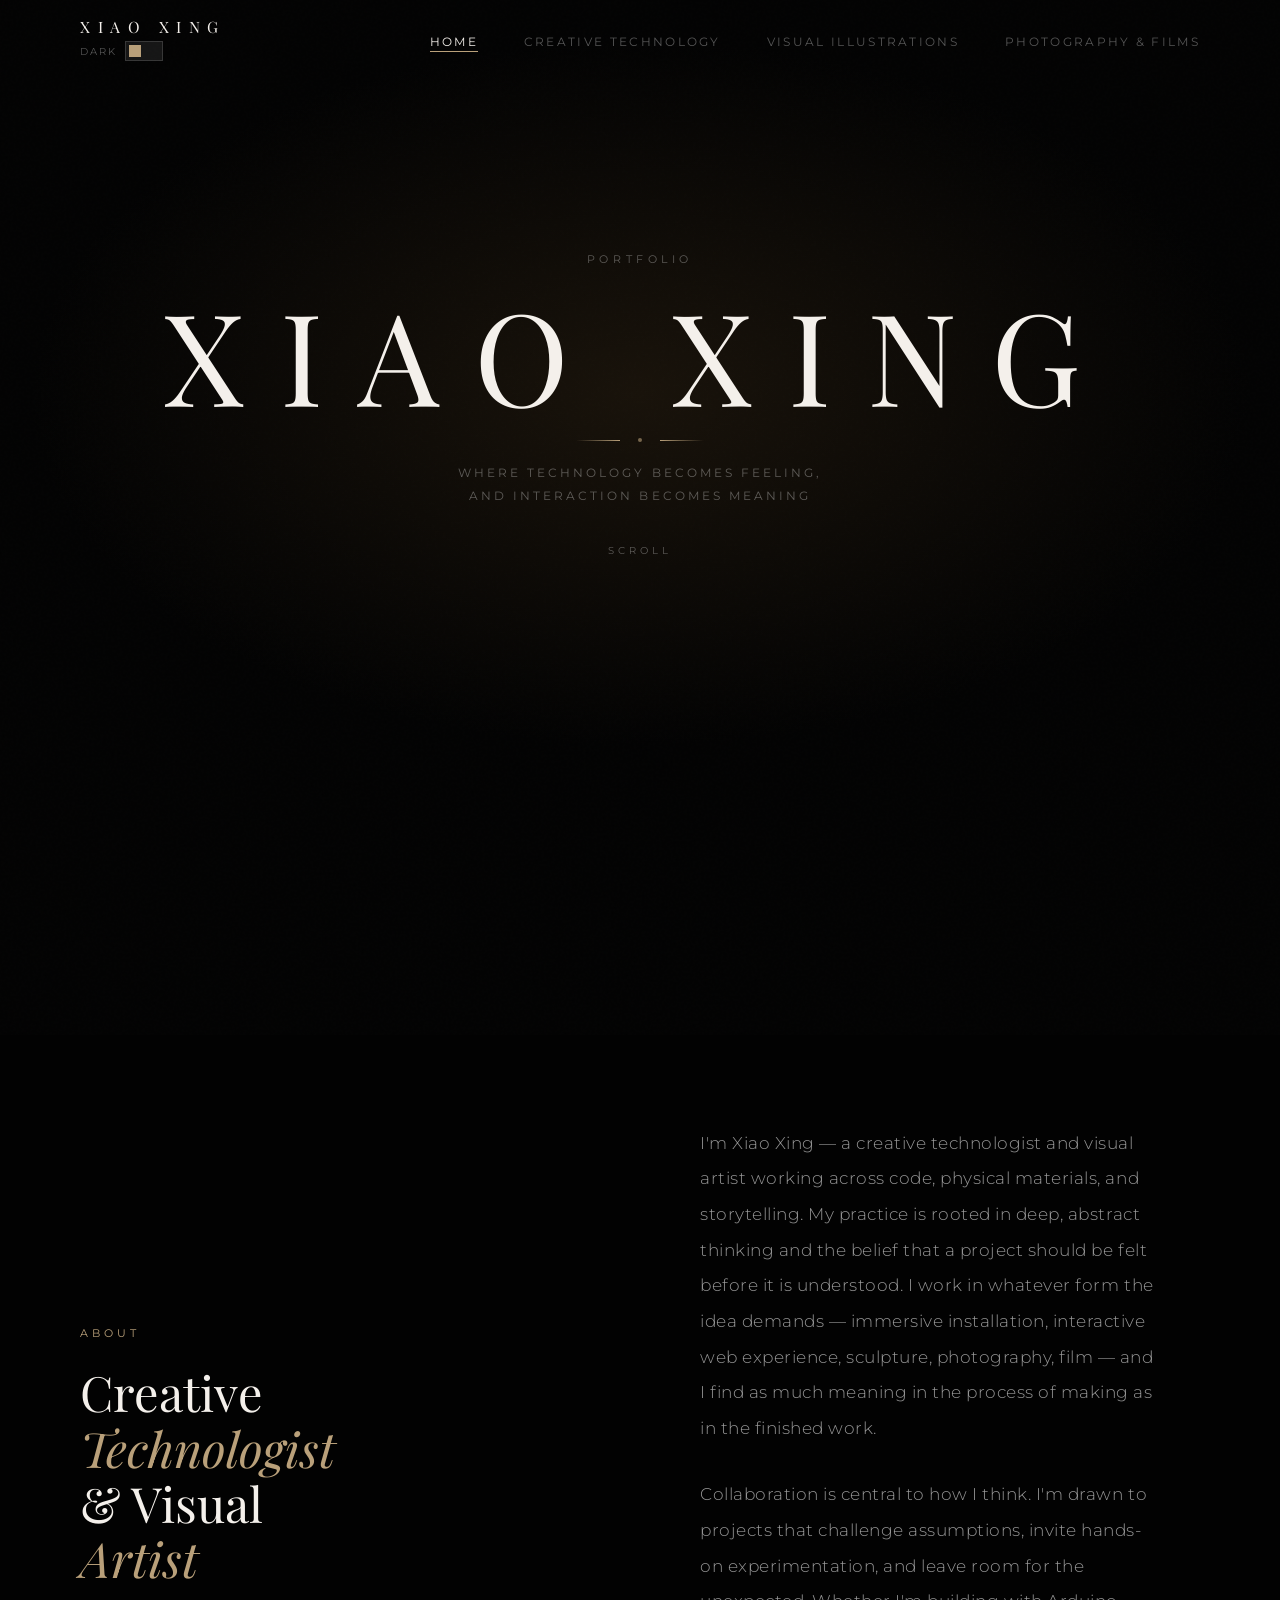
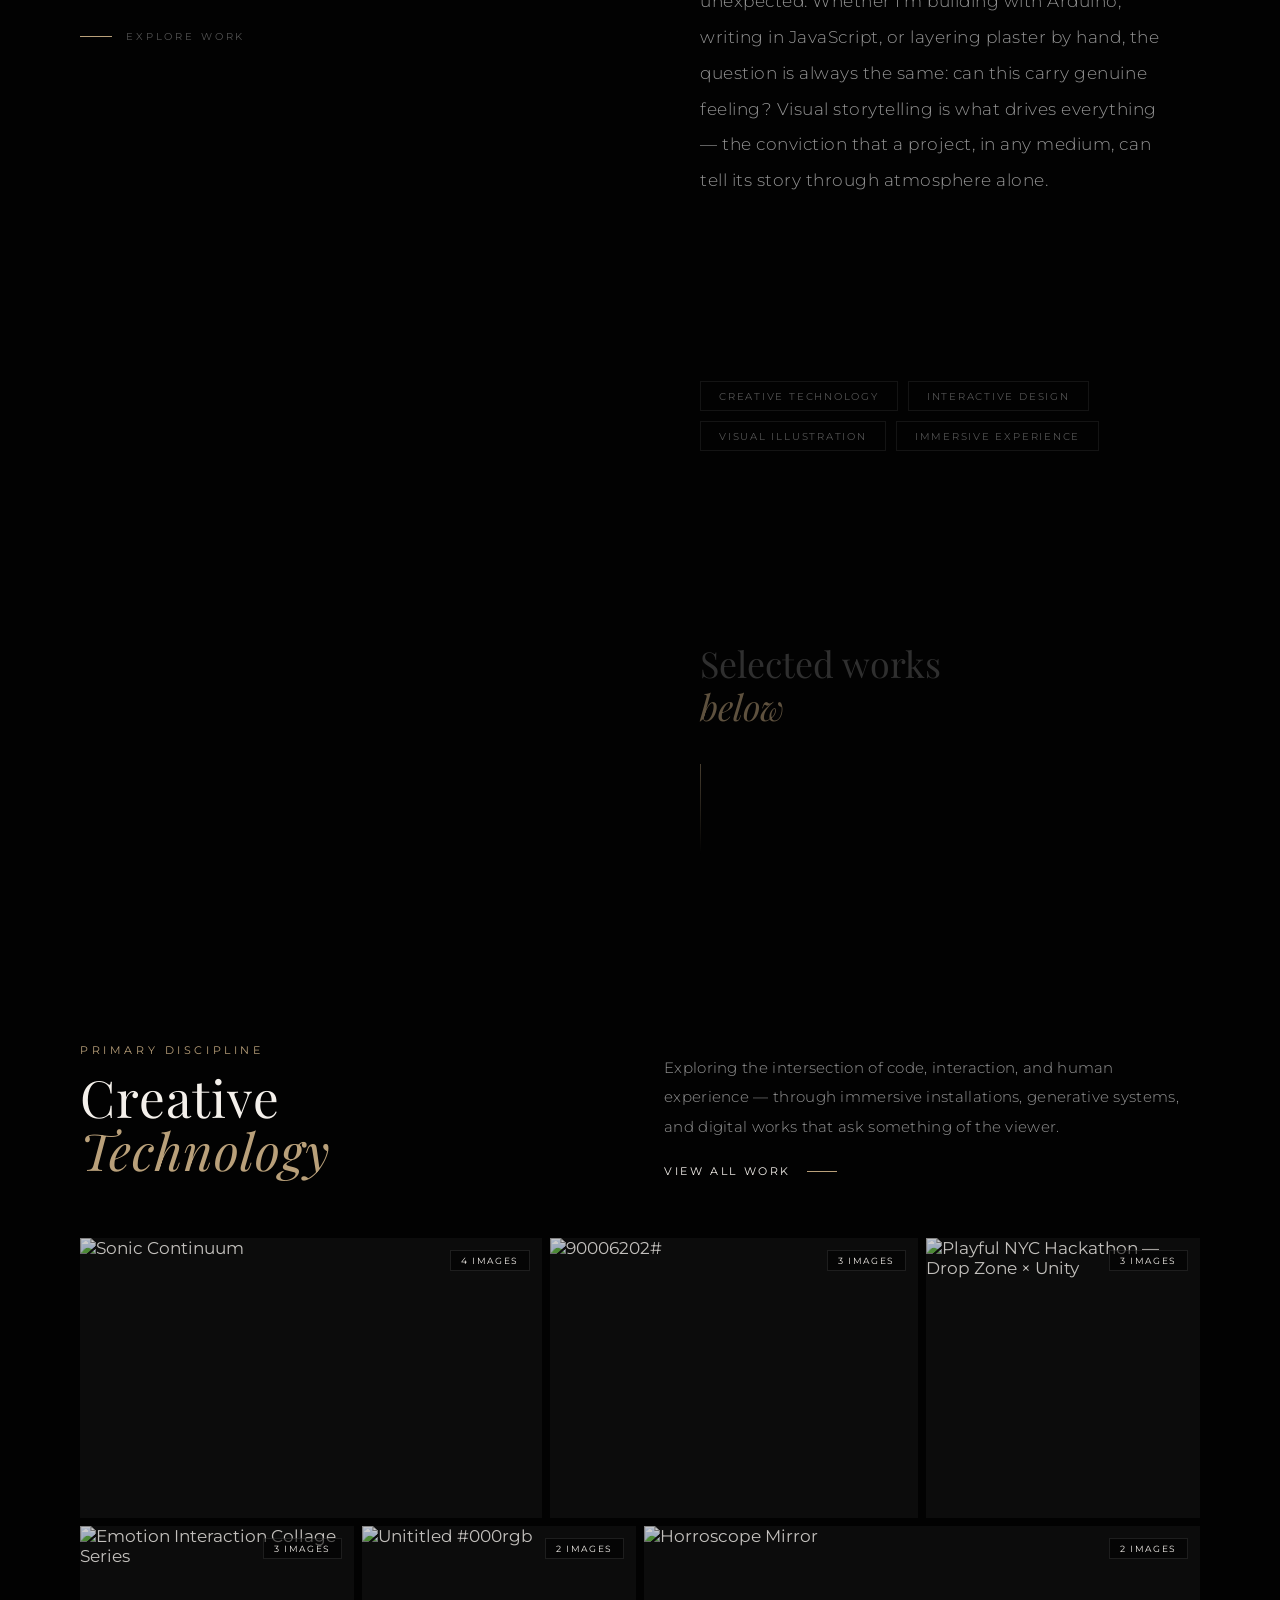
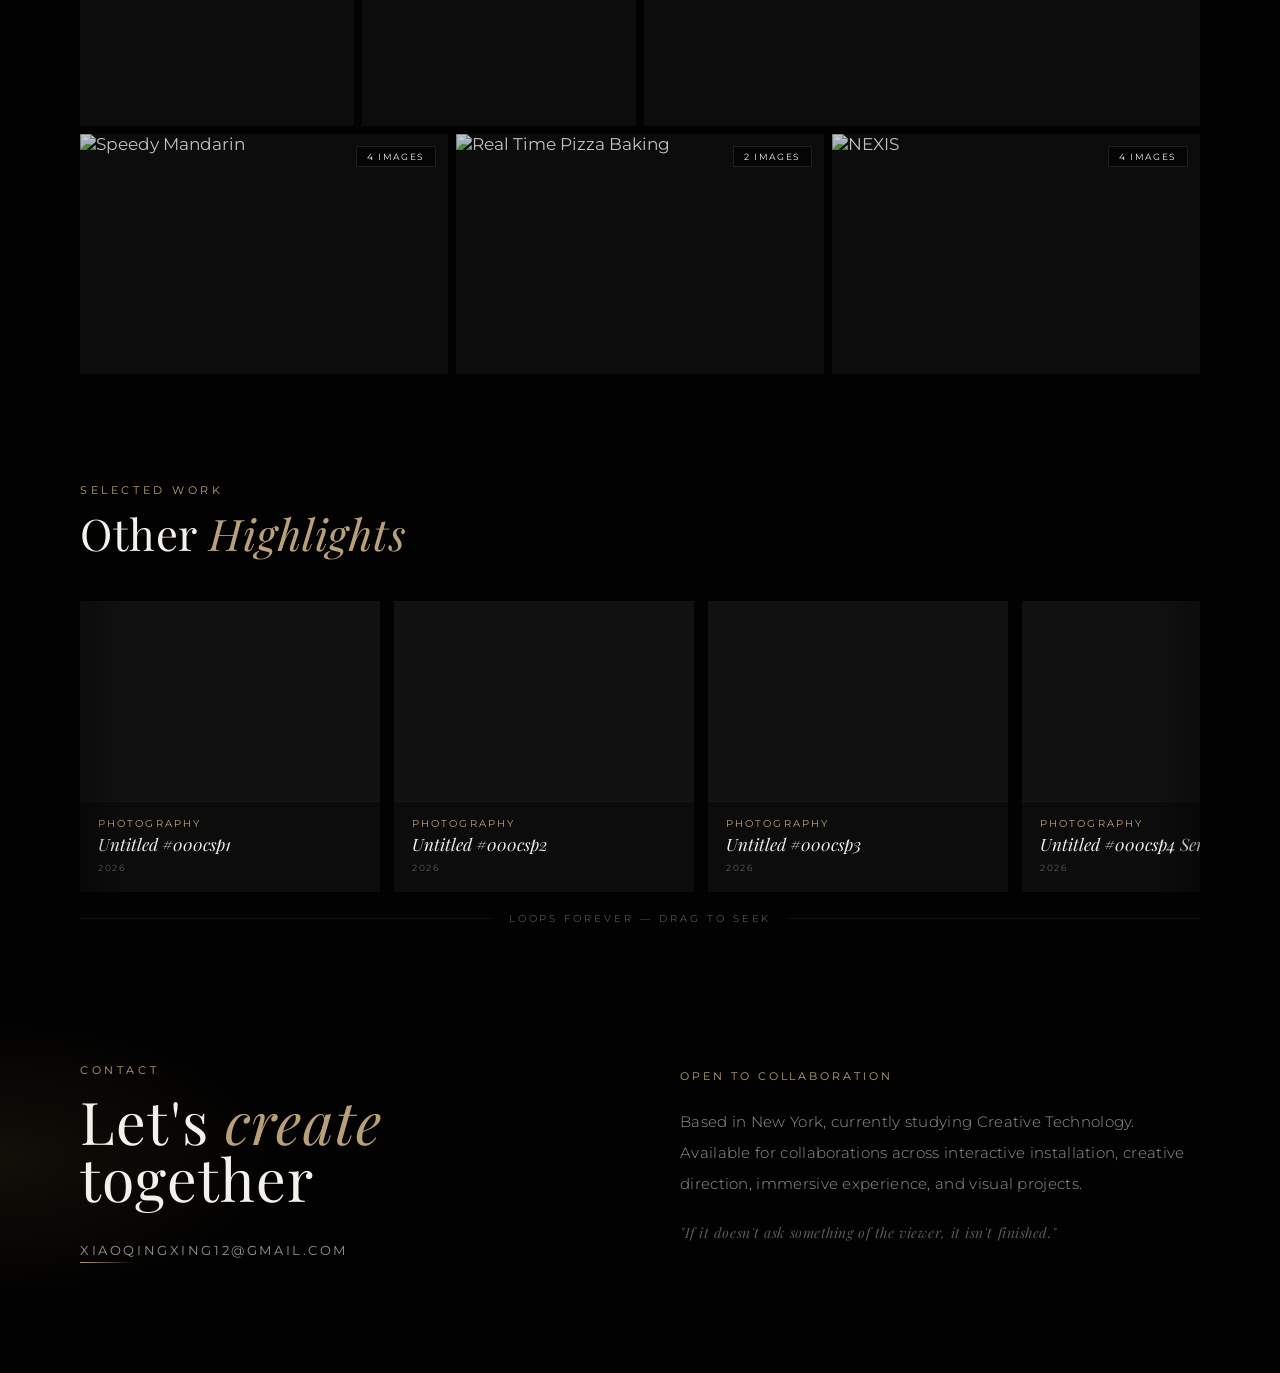
==== index.html @ 7389783f "update" ====
<!DOCTYPE html>
<html lang="en">

<head>
  <meta charset="UTF-8">
  <meta name="viewport" content="width=device-width, initial-scale=1.0">
  <title>XIAO XING</title>
  <link rel="icon" type="image/svg+xml" href="favicon.svg">
  <link
    href="https://fonts.googleapis.com/css2?family=Playfair+Display:ital,wght@0,400;0,700;1,400&family=Montserrat:wght@200;300;400&display=swap"
    rel="stylesheet">
  <link rel="stylesheet" href="style.css">
</head>

<body>
  <script>if (localStorage.getItem("theme") === "light") { document.body.classList.add("light"); }</script>

  <nav id="mainNav">
    <div class="nav-inner">
      <div class="nav-left">
        <a class="logo" href="index.html">XIAO XING</a>
        <div class="theme-toggle">
          <span class="theme-toggle-label" id="themeLabel">Dark</span>
          <label class="theme-switch">
            <input type="checkbox" id="themeToggle">
            <span class="theme-slider"></span>
          </label>
        </div>
      </div>
      <ul>
        <li><a href="index.html" class="active">Home</a></li>
        <li><a href="creative-technology.html">Creative Technology</a></li>
        <li><a href="visual-illustrations.html">Visual Illustrations</a></li>
        <li><a href="photography-films.html">Photography &amp; Films</a></li>
      </ul>
    </div>
  </nav>

  <section id="intro">
    <div class="intro-bg"></div>
    <div class="intro-inner">
      <p class="intro-eyebrow">Portfolio</p>
      <h1>XIAO XING</h1>
      <div class="intro-divider"><span></span><i></i><span></span></div>
      <p class="intro-sub">Where technology becomes feeling,<br>and interaction becomes meaning</p>
      <span class="intro-scroll-hint">scroll</span>
    </div>
  </section>

  <section id="about-split">
    <div class="about-sticky-left">
      <span class="about-eyebrow">About</span>
      <h2 class="about-sticky-title">Creative<br><em>Technologist</em><br>&amp; Visual<br><em>Artist</em></h2>
      <a href="creative-technology.html" class="about-sticky-cue">
        <span class="scroll-line"></span>
        <span class="scroll-label">explore work</span>
      </a>
    </div>
    <div class="about-scroll-right">
      <div class="about-panel about-panel--bio">
        <p class="about-bio">
          I'm Xiao Xing — a creative technologist and visual artist working across code, physical materials, and storytelling. My practice is rooted in deep, abstract thinking and the belief that a project should be felt before it is understood. I work in whatever form the idea demands — immersive installation, interactive web experience, sculpture, photography, film — and I find as much meaning in the process of making as in the finished work.
        </p>
        <p class="about-bio">
         Collaboration is central to how I think. I'm drawn to projects that challenge assumptions, invite hands-on experimentation, and leave room for the unexpected. Whether I'm building with Arduino, writing in JavaScript, or layering plaster by hand, the question is always the same: can this carry genuine feeling? Visual storytelling is what drives everything — the conviction that a project, in any medium, can tell its story through atmosphere alone.
        </p>
      </div>
      <div class="about-panel about-panel--tags">
        <div class="about-tags">
          <span class="about-tag">Creative Technology</span>
          <span class="about-tag">Interactive Design</span>
          <span class="about-tag">Visual Illustration</span>
          <span class="about-tag">Immersive Experience</span>
        </div>
      </div>
      <div class="about-panel about-panel--closing">
        <p class="about-closing-text">Selected works<br><em>below</em></p>
        <div class="about-drop-line"></div>
      </div>
    </div>
  </section>

  <section id="creative-tech-feature">
    <div class="ct-header reveal">
      <div class="ct-header-left">
        <span class="section-label">Primary Discipline</span>
        <h2>Creative<br><em>Technology</em></h2>
      </div>
      <div class="ct-header-right">
        <p class="ct-desc">Exploring the intersection of code, interaction, and human experience — through immersive
          installations, generative systems, and digital works that ask something of the viewer.</p>
        <a href="creative-technology.html" class="ct-link">View all work <span class="link-line"></span></a>
      </div>
    </div>
    <div class="ct-collage" id="ctCollage"></div>
  </section>

  <section id="other-featured">
    <div class="hscroll-header reveal">
      <span class="section-label">Selected Work</span>
      <h2>Other <em>Highlights</em></h2>
    </div>
    <div class="loop-strip-outer">
      <div class="loop-fade-left"></div>
      <div class="loop-fade-right"></div>
      <div class="loop-track-wrap">
        <div class="loop-track" id="loopTrack"></div>
      </div>
    </div>
    <div class="hscroll-hint reveal">
      <span class="hscroll-line"></span>
      <span>loops forever — drag to seek</span>
      <span class="hscroll-line"></span>
    </div>
  </section>

  <section id="contact">
    <div class="contact-grid">
      <div class="contact-left reveal">
        <span class="section-label">Contact</span>
        <h2>Let's <em>create</em><br>together</h2>
        <a href="mailto:xiaoqingxing12@gmail.com" class="contact-email">xiaoqingxing12@gmail.com</a>
      </div>
      <div class="contact-right reveal">
        <span class="contact-bio-label">Open to collaboration</span>
        <p class="contact-bio">
          Based in New York, currently studying Creative Technology.
          Available for collaborations across interactive installation,
          creative direction, immersive experience, and visual projects.
        </p>
        <p class="contact-collab">"If it doesn't ask something of the viewer, it isn't finished."</p>
      </div>
    </div>
  </section>

  <script type="module" src="script.js"></script>
  <script>
    const nav = document.getElementById("mainNav");
    window.addEventListener("scroll", () => {
      nav.classList.toggle("scrolled", window.scrollY > 80);
    }, { passive: true });
  </script>
</body>

</html>
---- style.css ----
*,
*::before,
*::after {
    margin: 0;
    padding: 0;
    box-sizing: border-box;
}

:root {
    --black: #020202;
    --white: #f4f0eb;
    --surface: #0c0c0c;
    --surface-2: #111;
    --dim: rgba(255, 255, 255, 0.32);
    --mid: rgba(255, 255, 255, 0.58);
    --accent: #b9a07a;
    --accent-lo: rgba(185, 160, 122, 0.10);
    --serif: 'Playfair Display', Georgia, serif;
    --sans: 'Montserrat', sans-serif;
    --ease: cubic-bezier(0.16, 1, 0.3, 1);
    --ease2: cubic-bezier(0.45, 0, 0.55, 1);
    --pad: 80px;
    --t1: .28s;
    --t2: .6s;
    --t3: 1.0s;
    --t4: 1.55s;
}

html {
    background: var(--black);
    color: var(--white);
    font-family: var(--sans);
    font-size: 17px;
    -webkit-font-smoothing: antialiased;
    scroll-behavior: smooth;
}

body {
    background: var(--black);
    overflow-x: hidden;
}

a {
    color: inherit;
    text-decoration: none;
}

img,
video {
    display: block;
    max-width: 100%;
}

::selection {
    background: var(--accent);
    color: var(--black);
}

::-webkit-scrollbar {
    width: 1px;
    background: var(--black);
}

::-webkit-scrollbar-thumb {
    background: rgba(255, 255, 255, 0.08);
}

* {
    cursor: url("data:image/svg+xml,%3Csvg xmlns='http://www.w3.org/2000/svg' width='20' height='20' viewBox='0 0 20 20'%3E%3Cpath d='M4 2 L4 17 L8 13 L11 19 L13 18 L10 12 L15 12 Z' fill='%23000' stroke='%23fff' stroke-width='1.2' stroke-linejoin='round'/%3E%3C/svg%3E") 4 2, auto;
}

a,
button,
.project,
.collage-card,
.hcard,
.related-card,
.gal-nav,
.thumb,
.filter-btn {
    cursor: url("data:image/svg+xml,%3Csvg xmlns='http://www.w3.org/2000/svg' width='20' height='20' viewBox='0 0 20 20'%3E%3Cpath d='M4 2 L4 17 L8 13 L11 19 L13 18 L10 12 L15 12 Z' fill='%23000' stroke='%23fff' stroke-width='1.2' stroke-linejoin='round'/%3E%3C/svg%3E") 4 2, pointer;
}

/* ===== NAV ===== */
nav {
    position: fixed;
    top: 0;
    width: 100%;
    height: 80px;
    padding: 0 var(--pad);
    display: flex;
    align-items: center;
    z-index: 500;
    transition: background var(--t2), backdrop-filter var(--t2);
    background: transparent;
}

nav.scrolled {
    background: rgba(2, 2, 2, 0.88);
    backdrop-filter: blur(16px);
    -webkit-backdrop-filter: blur(16px);
}

.nav-inner {
    position: relative;
    width: 100%;
    display: flex;
    align-items: center;
    justify-content: space-between;
}

/* Left side: logo + toggle stacked */
.nav-left {
    display: flex;
    flex-direction: column;
    gap: 6px;
    align-items: flex-start;
}

.logo {
    font-family: var(--serif);
    font-size: .92rem;
    font-weight: 400;
    letter-spacing: .48em;
    text-transform: uppercase;
    color: var(--white);
    transition: color var(--t1);
    line-height: 1;
}

.logo:hover {
    color: var(--accent);
}

/* ===== THEME TOGGLE ===== */
.theme-toggle {
    display: flex;
    align-items: center;
    gap: 8px;
}

.theme-toggle-label {
    font-size: .58rem;
    letter-spacing: .2em;
    text-transform: uppercase;
    color: var(--dim);
    transition: color var(--t1);
}

.theme-switch {
    position: relative;
    width: 38px;
    height: 20px;
}

.theme-switch input {
    opacity: 0;
    width: 0;
    height: 0;
}

.theme-slider {
    position: absolute;
    inset: 0;
    background: rgba(255, 255, 255, 0.08);
    border: 1px solid rgba(255, 255, 255, 0.14);
    transition: background var(--t2), border-color var(--t2);
    cursor: pointer;
}

.theme-slider::before {
    content: '';
    position: absolute;
    width: 12px;
    height: 12px;
    left: 3px;
    top: 3px;
    background: var(--accent);
    transition: transform var(--t2) var(--ease), background var(--t2);
}

.theme-switch input:checked+.theme-slider {
    background: rgba(0, 0, 0, 0.08);
    border-color: rgba(0, 0, 0, 0.18);
}

.theme-switch input:checked+.theme-slider::before {
    transform: translateX(18px);
}

nav ul {
    display: flex;
    gap: 46px;
    list-style: none;
}

nav a:not(.logo) {
    font-size: .68rem;
    letter-spacing: .2em;
    text-transform: uppercase;
    color: var(--dim);
    position: relative;
    padding-bottom: 3px;
    transition: color var(--t1);
}

nav a:not(.logo)::after {
    content: '';
    position: absolute;
    bottom: 0;
    left: 0;
    width: 0;
    height: 1px;
    background: var(--accent);
    transition: width var(--t2) var(--ease);
}

nav a:not(.logo):hover,
nav a.active {
    color: var(--white);
}

nav a:not(.logo):hover::after,
nav a.active::after {
    width: 100%;
}

/* ===== INTRO ===== */
#intro {
    height: 115vh;
    position: relative;
}

.intro-bg {
    position: absolute;
    inset: 0;
    will-change: transform;
    background:
        radial-gradient(ellipse 70% 50% at 50% 38%, #18120a 0%, transparent 68%),
        var(--black);
}

.intro-bg::after {
    content: '';
    position: absolute;
    inset: 0;
    pointer-events: none;
    opacity: .22;
    background-image: url("data:image/svg+xml,%3Csvg viewBox='0 0 512 512' xmlns='http://www.w3.org/2000/svg'%3E%3Cfilter id='g'%3E%3CfeTurbulence type='fractalNoise' baseFrequency='.72' numOctaves='4' stitchTiles='stitch'/%3E%3C/filter%3E%3Crect width='100%25' height='100%25' filter='url(%23g)' opacity='.06'/%3E%3C/svg%3E");
}

.intro-inner {
    position: sticky;
    top: 28%;
    text-align: center;
    z-index: 2;
    will-change: transform, opacity;
    padding: 0 var(--pad);
}

.intro-eyebrow {
    display: block;
    font-size: .64rem;
    letter-spacing: .42em;
    text-transform: uppercase;
    color: var(--dim);
    margin-bottom: 24px;
}

.intro-inner h1 {
    font-family: var(--serif);
    font-size: clamp(4.5rem, 10vw, 12rem);
    font-weight: 400;
    font-style: normal;
    letter-spacing: .28em;
    line-height: 1;
    color: var(--white);
}

.intro-divider {
    display: flex;
    align-items: center;
    gap: 18px;
    justify-content: center;
    margin: 20px 0;
}

.intro-divider span {
    display: block;
    height: 1px;
    width: 44px;
    background: linear-gradient(to right, transparent, var(--accent));
}

.intro-divider span:last-child {
    background: linear-gradient(to left, transparent, var(--accent));
}

.intro-divider i {
    display: block;
    width: 4px;
    height: 4px;
    border-radius: 50%;
    background: var(--accent);
    opacity: .6;
    font-style: normal;
}

.intro-sub {
    font-size: .68rem;
    letter-spacing: .26em;
    text-transform: uppercase;
    color: var(--dim);
    max-width: 520px;
    margin: 0 auto;
    line-height: 2;
}

.intro-scroll-hint {
    display: block;
    margin-top: 36px;
    font-size: .58rem;
    letter-spacing: .4em;
    text-transform: uppercase;
    color: var(--dim);
    animation: pulse 2.8s ease-in-out infinite;
    pointer-events: none;
}

@keyframes pulse {

    0%,
    100% {
        opacity: .15
    }

    50% {
        opacity: .6
    }
}

/* ===== SPLIT ABOUT ===== */
#about-split {
    display: grid;
    grid-template-columns: 1fr 1fr;
    position: relative;
}

.about-sticky-left {
    position: sticky;
    top: 0;
    height: 100vh;
    display: flex;
    flex-direction: column;
    justify-content: center;
    padding: 0 60px 0 var(--pad);
}

.about-eyebrow {
    font-size: .62rem;
    letter-spacing: .38em;
    text-transform: uppercase;
    color: var(--accent);
    margin-bottom: 24px;
    display: block;
}

.about-sticky-title {
    font-family: var(--serif);
    font-size: clamp(2.4rem, 3.8vw, 4.2rem);
    font-weight: 400;
    line-height: 1.14;
    color: var(--white);
}

.about-sticky-title em {
    font-style: italic;
    color: var(--accent);
}

.about-sticky-cue {
    display: flex;
    align-items: center;
    gap: 14px;
    margin-top: 44px;
    width: fit-content;
    transition: gap var(--t2);
}

.about-sticky-cue:hover {
    gap: 22px;
}

.scroll-line {
    display: block;
    width: 32px;
    height: 1px;
    background: var(--accent);
    transition: width var(--t2) var(--ease);
}

.about-sticky-cue:hover .scroll-line {
    width: 54px;
}

.scroll-label {
    font-size: .6rem;
    letter-spacing: .28em;
    text-transform: uppercase;
    color: var(--dim);
    transition: color var(--t1);
}

.about-sticky-cue:hover .scroll-label {
    color: var(--accent);
}

.about-scroll-right {
    display: flex;
    flex-direction: column;
}

.about-panel {
    min-height: 45vh;
    display: flex;
    flex-direction: column;
    justify-content: center;
    padding: 60px var(--pad) 60px 60px;
}

.about-panel--bio {
    min-height: 55vh;
}

.about-panel--tags {
    min-height: 35vh;
}

.about-panel--closing {
    min-height: 40vh;
    justify-content: flex-end;
    padding-bottom: 80px;
}

.about-bio {
    font-size: 1rem;
    line-height: 2.1;
    color: var(--mid);
    font-weight: 300;
    letter-spacing: .03em;
    max-width: 460px;
    margin-top: 1.8em;
}

.about-tags {
    display: flex;
    flex-wrap: wrap;
    gap: 10px;
}

.about-tag {
    font-size: .58rem;
    letter-spacing: .18em;
    text-transform: uppercase;
    color: var(--dim);
    border: 1px solid rgba(255, 255, 255, 0.07);
    padding: 8px 18px;
    transition: color var(--t1), border-color var(--t1);
}

.about-tag:hover {
    color: var(--accent);
    border-color: rgba(185, 160, 122, 0.35);
}

.about-closing-text {
    font-family: var(--serif);
    font-size: clamp(1.6rem, 2.8vw, 2.8rem);
    font-weight: 400;
    color: rgba(255, 255, 255, 0.18);
    line-height: 1.2;
    margin-bottom: 36px;
}

.about-closing-text em {
    font-style: italic;
    color: rgba(185, 160, 122, 0.5);
}

.about-drop-line {
    width: 1px;
    height: 90px;
    background: linear-gradient(to bottom, var(--accent), transparent);
    opacity: .38;
}

/* ===== SECTION LABEL ===== */
.section-label {
    display: block;
    font-size: .62rem;
    letter-spacing: .34em;
    text-transform: uppercase;
    color: var(--accent);
    margin-bottom: 14px;
}

/* ===== CREATIVE TECH FEATURE ===== */
#creative-tech-feature {
    padding: 110px 0 0;
}

.ct-header {
    display: grid;
    grid-template-columns: 1fr 1fr;
    gap: 48px;
    padding: 0 var(--pad) 60px;
}

.ct-header-left h2 {
    font-family: var(--serif);
    font-size: clamp(2.2rem, 4vw, 4.6rem);
    font-weight: 400;
    line-height: 1.05;
    letter-spacing: .02em;
}

.ct-header-left h2 em {
    font-style: italic;
    color: var(--accent);
}

.ct-header-right {
    display: flex;
    flex-direction: column;
    justify-content: flex-end;
    gap: 22px;
}

.ct-desc {
    font-size: .9rem;
    line-height: 1.95;
    color: var(--mid);
    font-weight: 300;
    letter-spacing: .02em;
}

.ct-link {
    display: inline-flex;
    align-items: center;
    gap: 16px;
    font-size: .64rem;
    letter-spacing: .24em;
    text-transform: uppercase;
    color: var(--white);
    width: fit-content;
    transition: color var(--t1), gap var(--t2);
}

.link-line {
    display: block;
    width: 30px;
    height: 1px;
    background: var(--accent);
    transition: width var(--t2) var(--ease);
}

.ct-link:hover {
    color: var(--accent);
    gap: 22px;
}

.ct-link:hover .link-line {
    width: 50px;
}

/* ===== COLLAGE ===== */
.ct-collage {
    margin: 0 var(--pad);
    display: grid;
    grid-template-columns: repeat(12, 1fr);
    grid-template-rows: 280px 200px 240px;
    gap: 8px;
}

.collage-card {
    overflow: hidden;
    position: relative;
    background: var(--surface);
    min-height: 0;
}

/* ROW 1 — 3 cards: big | medium | small */
.collage-card[data-slot="1"] {
    grid-column: 1 / 6;
    grid-row: 1 / 2;
}

.collage-card[data-slot="2"] {
    grid-column: 6 / 10;
    grid-row: 1 / 2;
}

.collage-card[data-slot="3"] {
    grid-column: 10 / 13;
    grid-row: 1 / 2;
}

/* ROW 2 — 3 cards: small | small | wide */
.collage-card[data-slot="4"] {
    grid-column: 1 / 4;
    grid-row: 2 / 3;
}

.collage-card[data-slot="5"] {
    grid-column: 4 / 7;
    grid-row: 2 / 3;
}

.collage-card[data-slot="6"] {
    grid-column: 7 / 13;
    grid-row: 2 / 3;
}

/* ROW 3 — 3 cards: wide | medium | small */
.collage-card[data-slot="7"] {
    grid-column: 1 / 5;
    grid-row: 3 / 4;
}

.collage-card[data-slot="8"] {
    grid-column: 5 / 9;
    grid-row: 3 / 4;
}

.collage-card[data-slot="9"] {
    grid-column: 9 / 13;
    grid-row: 3 / 4;
}

.collage-card img {
    width: 100%;
    height: 100%;
    object-fit: cover;
    filter: brightness(.8) saturate(.88);
    transition: transform var(--t4) var(--ease), filter var(--t2);
}

.collage-card:hover img {
    transform: scale(1.055);
    filter: brightness(.68) saturate(1.05);
}

.collage-overlay {
    position: absolute;
    inset: 0;
    z-index: 1;
    background: linear-gradient(to top, rgba(2, 2, 2, .9) 0%, transparent 52%);
    opacity: 0;
    transition: opacity var(--t2);
}

.collage-card:hover .collage-overlay {
    opacity: 1;
}

.collage-caption {
    position: absolute;
    bottom: 0;
    left: 0;
    right: 0;
    padding: 18px 20px;
    z-index: 2;
    opacity: 0;
    transform: translateY(8px);
    transition: opacity var(--t2) var(--ease), transform var(--t2) var(--ease);
}

.collage-card:hover .collage-caption {
    opacity: 1;
    transform: translateY(0);
}

.collage-title {
    font-family: var(--serif);
    font-size: 1rem;
    font-style: italic;
    color: var(--white);
    display: block;
    line-height: 1.2;
}

.collage-year {
    font-size: .56rem;
    letter-spacing: .2em;
    color: var(--accent);
    text-transform: uppercase;
    margin-top: 4px;
    display: block;
}

.collage-badge {
    position: absolute;
    top: 12px;
    right: 12px;
    z-index: 3;
    font-size: .54rem;
    letter-spacing: .18em;
    text-transform: uppercase;
    color: var(--white);
    background: rgba(0, 0, 0, .55);
    border: 1px solid rgba(255, 255, 255, 0.1);
    padding: 4px 10px;
}

.collage-card.reveal {
    opacity: 0;
    transform: translateY(18px);
    transition: opacity var(--t3) var(--ease), transform var(--t3) var(--ease);
}

.collage-card.reveal.visible {
    opacity: 1;
    transform: translateY(0);
}

/* ===== INFINITE LOOP STRIP ===== */
#other-featured {
    padding: 110px 0 0;
}

.hscroll-header {
    padding: 0 var(--pad) 44px;
    display: flex;
    flex-direction: column;
}

.hscroll-header h2 {
    font-family: var(--serif);
    font-size: clamp(2rem, 3.4vw, 3.8rem);
    font-weight: 400;
    line-height: 1.05;
    letter-spacing: .02em;
}

.hscroll-header h2 em {
    font-style: italic;
    color: var(--accent);
}

.loop-strip-outer {
    position: relative;
    overflow: hidden;
    padding: 0 var(--pad);
    contain: layout;
}

.loop-fade-left,
.loop-fade-right {
    position: absolute;
    top: 0;
    bottom: 0;
    width: 120px;
    z-index: 4;
    pointer-events: none;
}

.loop-fade-left {
    left: 0;
    background: linear-gradient(to right, var(--black), transparent);
}

.loop-fade-right {
    right: 0;
    background: linear-gradient(to left, var(--black), transparent);
}

.loop-track-wrap {
    overflow: hidden;
    width: 100%;
    position: relative;
}

.loop-track {
    display: flex;
    gap: 14px;
    width: max-content;
    animation: loopScroll 36s linear infinite;
    will-change: transform;
    transform: translateZ(0);
    backface-visibility: hidden;
    -webkit-backface-visibility: hidden;
}

.loop-track:hover {
    animation-play-state: paused;
}

@keyframes loopScroll {
    0% {
        transform: translateX(0);
    }

    100% {
        transform: translateX(-50%);
    }
}

.hcard {
    flex: 0 0 300px;
    background: var(--surface);
    display: flex;
    flex-direction: column;
    overflow: hidden;
}

.hcard-img {
    width: 100%;
    aspect-ratio: 3/2;
    overflow: hidden;
    background: var(--surface-2);
    contain: strict;
}

.hcard-img img {
    width: 100%;
    height: 100%;
    object-fit: cover;
    filter: brightness(.78) saturate(.85);
    transition: transform var(--t4) var(--ease), filter var(--t2);
    content-visibility: auto;
}

.hcard:hover .hcard-img img {
    transform: scale(1.06);
    filter: brightness(.66) saturate(1.05);
}

.hcard-info {
    padding: 16px 18px 20px;
    display: flex;
    flex-direction: column;
    gap: 5px;
    border-top: 1px solid rgba(255, 255, 255, 0.04);
    transition: border-color var(--t1);
}

.hcard:hover .hcard-info {
    border-color: var(--accent);
}

.hcard-cat {
    font-size: .56rem;
    letter-spacing: .22em;
    text-transform: uppercase;
    color: var(--accent);
}

.hcard-title {
    font-family: var(--serif);
    font-size: 1rem;
    font-weight: 400;
    font-style: italic;
    color: var(--white);
    line-height: 1.22;
}

.hcard-year {
    font-size: .54rem;
    letter-spacing: .18em;
    color: var(--dim);
    text-transform: uppercase;
    margin-top: 2px;
}

.hscroll-hint {
    display: flex;
    align-items: center;
    gap: 16px;
    padding: 20px var(--pad);
    font-size: .58rem;
    letter-spacing: .3em;
    text-transform: uppercase;
    color: var(--dim);
}

.hscroll-line {
    flex: 1;
    height: 1px;
    background: rgba(255, 255, 255, 0.05);
}

/* ===== CONTACT ===== */
#contact {
    padding: 120px var(--pad) 110px;
    position: relative;
    overflow: hidden;
}

#contact::before {
    content: '';
    position: absolute;
    inset: 0;
    pointer-events: none;
    background: radial-gradient(ellipse 40% 60% at 0% 50%, #130f09 0%, transparent 55%);
}

.contact-grid {
    position: relative;
    display: grid;
    grid-template-columns: 1fr 1fr;
    gap: 80px;
    align-items: start;
}

.contact-left h2 {
    font-family: var(--serif);
    font-size: clamp(2.4rem, 4.6vw, 5rem);
    font-weight: 400;
    line-height: .96;
    letter-spacing: .02em;
    margin: 16px 0 32px;
    color: var(--white);
}

.contact-left h2 em {
    font-style: italic;
    color: var(--accent);
}

.contact-email {
    font-size: .76rem;
    letter-spacing: .2em;
    text-transform: uppercase;
    color: var(--mid);
    position: relative;
    padding-bottom: 5px;
    display: inline-block;
    transition: color var(--t1);
}

.contact-email::after {
    content: '';
    position: absolute;
    bottom: 0;
    left: 0;
    width: 100%;
    height: 1px;
    background: linear-gradient(to right, var(--accent), transparent);
    transform: scaleX(.2);
    transform-origin: left;
    transition: transform var(--t2) var(--ease);
}

.contact-email:hover {
    color: var(--accent);
}

.contact-email:hover::after {
    transform: scaleX(1);
}

.contact-right {
    display: flex;
    flex-direction: column;
    gap: 22px;
    padding-top: 6px;
}

.contact-bio-label {
    font-size: .62rem;
    letter-spacing: .28em;
    text-transform: uppercase;
    color: var(--accent);
    display: block;
    margin-bottom: 2px;
}

.contact-bio {
    font-size: .9rem;
    line-height: 2;
    color: var(--mid);
    font-weight: 300;
    letter-spacing: .02em;
}

.contact-collab {
    font-size: .82rem;
    letter-spacing: .04em;
    color: rgba(255, 255, 255, 0.35);
    line-height: 1.7;
    font-family: var(--serif);
    font-style: italic;
}

/* ===== REVEAL ===== */
.reveal {
    opacity: 0;
    transform: translateY(20px);
    transition: opacity var(--t3) var(--ease), transform var(--t3) var(--ease);
}

.reveal.visible {
    opacity: 1;
    transform: translateY(0);
}

/* ===== PAGE HERO ===== */
.page-hero {
    padding: 170px var(--pad) 60px;
    position: relative;
    overflow: hidden;
}

.page-hero h1 {
    font-family: var(--serif);
    font-size: clamp(3rem, 5.8vw, 7rem);
    font-weight: 400;
    line-height: .95;
    letter-spacing: .02em;
}

.page-hero h1 em {
    font-style: italic;
    color: var(--accent);
}

.page-hero-sub {
    font-size: .62rem;
    letter-spacing: .26em;
    text-transform: uppercase;
    color: var(--dim);
    margin-top: 18px;
    display: block;
}

/* ===== GALLERY NAV ===== */
.gallery-nav {
    position: sticky;
    top: 80px;
    z-index: 200;
    background: rgba(2, 2, 2, 0.9);
    backdrop-filter: blur(14px);
    -webkit-backdrop-filter: blur(14px);
    padding: 0 var(--pad);
    display: flex;
    align-items: center;
    gap: 28px;
    height: 54px;
}

.gallery-nav-label {
    font-size: .58rem;
    letter-spacing: .26em;
    text-transform: uppercase;
    color: var(--dim);
    flex-shrink: 0;
}

.filter-btns {
    display: flex;
    gap: 2px;
}

.filter-btn {
    font-size: .58rem;
    letter-spacing: .18em;
    text-transform: uppercase;
    color: var(--dim);
    border: none;
    padding: 6px 16px;
    background: none;
    font-family: var(--sans);
    transition: color var(--t1);
    position: relative;
}

.filter-btn:hover {
    color: var(--white);
}

.filter-btn.active {
    color: var(--white);
}

.filter-btn.active::after {
    content: '';
    position: absolute;
    bottom: -1px;
    left: 16px;
    right: 16px;
    height: 1px;
    background: var(--accent);
}

.gallery-count-label {
    margin-left: auto;
    font-size: .58rem;
    letter-spacing: .18em;
    color: var(--dim);
    text-transform: uppercase;
    flex-shrink: 0;
}

/* ===== PROJECT GRID ===== */
.projects-wrap {
    padding: 0 var(--pad) 100px;
}

.year-marker {
    display: flex;
    align-items: center;
    gap: 24px;
    padding: 52px 0 16px;
}

.year-marker-num {
    font-family: var(--serif);
    font-size: 4.5rem;
    font-weight: 400;
    font-style: italic;
    color: rgba(255, 255, 255, 0.06);
    line-height: 1;
    flex-shrink: 0;
    user-select: none;
}

.year-marker-line {
    flex: 1;
    height: 1px;
    background: rgba(255, 255, 255, 0.04);
}

.projects-grid {
    display: grid;
    grid-template-columns: repeat(12, 1fr);
    gap: 14px;
}

.project {
    display: block;
    position: relative;
    overflow: hidden;
    grid-column: span 4;
    aspect-ratio: 3/4;
    background: var(--surface);
    opacity: 0;
    transform: translateY(16px);
    transition: opacity var(--t3) var(--ease), transform var(--t3) var(--ease);
}

.project.visible {
    opacity: 1;
    transform: translateY(0);
}

.project.hidden {
    display: none;
}

.project:nth-child(9n+1) {
    grid-column: span 7;
    aspect-ratio: 7/5;
}

.project:nth-child(9n+2) {
    grid-column: span 5;
    aspect-ratio: 5/6;
}

.project:nth-child(9n+3) {
    grid-column: span 4;
}

.project:nth-child(9n+4) {
    grid-column: span 4;
}

.project:nth-child(9n+5) {
    grid-column: span 4;
}

.project:nth-child(9n+6) {
    grid-column: span 5;
    aspect-ratio: 5/4;
}

.project:nth-child(9n+7) {
    grid-column: span 7;
    aspect-ratio: 7/5;
}

.project:nth-child(9n+8) {
    grid-column: span 6;
    aspect-ratio: 1/1;
}

.project:nth-child(9n+9) {
    grid-column: span 6;
    aspect-ratio: 1/1;
}

.project-media {
    position: absolute;
    inset: 0;
    overflow: hidden;
}

.project-media img {
    width: 100%;
    height: 100%;
    object-fit: cover;
    filter: brightness(.84) saturate(.88);
    transition: transform var(--t4) var(--ease), filter var(--t2);
}

.project:hover .project-media img {
    transform: scale(1.055);
    filter: brightness(.7) saturate(1.04);
}

.project-vignette {
    position: absolute;
    inset: 0;
    z-index: 1;
    background: linear-gradient(to top, rgba(2, 2, 2, .9) 0%, rgba(2, 2, 2, .18) 45%, transparent 65%);
}

.project-view {
    position: absolute;
    top: 18px;
    right: 18px;
    z-index: 3;
    font-size: .56rem;
    letter-spacing: .26em;
    text-transform: uppercase;
    color: var(--white);
    display: flex;
    align-items: center;
    gap: 8px;
    opacity: 0;
    transform: translateY(-4px);
    transition: opacity var(--t2) var(--ease), transform var(--t2) var(--ease);
}

.project-view::before {
    content: '';
    width: 12px;
    height: 1px;
    background: var(--accent);
}

.project:hover .project-view {
    opacity: 1;
    transform: translateY(0);
}

.project-info {
    position: absolute;
    bottom: 0;
    left: 0;
    right: 0;
    padding: 22px 20px 20px;
    z-index: 2;
}

.project-meta {
    display: flex;
    align-items: center;
    gap: 10px;
    margin-bottom: 6px;
    opacity: 0;
    transform: translateY(5px);
    transition: opacity var(--t2) var(--ease), transform var(--t2) var(--ease);
}

.project:hover .project-meta {
    opacity: 1;
    transform: translateY(0);
}

.project-category {
    font-size: .54rem;
    letter-spacing: .2em;
    text-transform: uppercase;
    color: var(--accent);
}

.project-year {
    font-size: .54rem;
    letter-spacing: .16em;
    color: var(--dim);
}

.project-title {
    font-family: var(--serif);
    font-size: clamp(.96rem, 1.2vw, 1.36rem);
    font-weight: 400;
    font-style: italic;
    line-height: 1.18;
    transform: translateY(4px);
    transition: transform var(--t2) var(--ease);
}

.project:hover .project-title {
    transform: translateY(0);
}

.project-desc {
    font-size: .66rem;
    color: var(--mid);
    margin-top: 5px;
    opacity: 0;
    transform: translateY(4px);
    transition: opacity var(--t2) .04s var(--ease), transform var(--t2) .04s var(--ease);
}

.project:hover .project-desc {
    opacity: 1;
    transform: translateY(0);
}

.proj-badge {
    position: absolute;
    bottom: 20px;
    right: 20px;
    z-index: 3;
    font-size: .54rem;
    letter-spacing: .18em;
    color: var(--accent);
    border: 1px solid rgba(185, 160, 122, .22);
    padding: 4px 10px;
    transition: border-color var(--t1), background var(--t1);
}

.project:hover .proj-badge {
    border-color: var(--accent);
    background: var(--accent-lo);
}

/* ===== SECTION DIVIDER ===== */
.section-divider {
    padding: 60px var(--pad) 20px;
    display: flex;
    align-items: center;
    gap: 22px;
}

.section-divider::before,
.section-divider::after {
    content: '';
    flex: 1;
    height: 1px;
    background: rgba(255, 255, 255, 0.04);
}

.section-divider span {
    font-size: .58rem;
    letter-spacing: .28em;
    text-transform: uppercase;
    color: var(--dim);
    flex-shrink: 0;
}

/* ===== PROJECT DETAIL ===== */
.project-detail-page {
    background: var(--black);
}

.detail-main {
    max-width: 1200px;
    margin: 0 auto;
    padding: 130px var(--pad) 130px;
}

.detail-header {
    display: flex;
    align-items: center;
    gap: 24px;
    margin-bottom: 56px;
    padding-bottom: 20px;
    border-bottom: 1px solid rgba(255, 255, 255, 0.04);
}

.back-link {
    font-size: .62rem;
    letter-spacing: .24em;
    text-transform: uppercase;
    color: var(--dim);
    display: flex;
    align-items: center;
    gap: 10px;
    transition: color var(--t1), gap var(--t2);
}

.back-link::before {
    content: '';
    width: 18px;
    height: 1px;
    background: currentColor;
    transition: width var(--t2) var(--ease);
}

.back-link:hover {
    color: var(--accent);
    gap: 14px;
}

.back-link:hover::before {
    width: 28px;
}

.detail-breadcrumb {
    font-size: .62rem;
    letter-spacing: .2em;
    text-transform: uppercase;
    color: var(--accent);
}

.detail-title-block {
    display: grid;
    grid-template-columns: 1fr auto;
    align-items: end;
    gap: 30px;
    margin-bottom: 46px;
}

.detail-title-block h1 {
    font-family: var(--serif);
    font-size: clamp(2.6rem, 5vw, 6.5rem);
    font-weight: 400;
    font-style: italic;
    line-height: .94;
}

.detail-meta {
    display: flex;
    flex-direction: column;
    align-items: flex-end;
    gap: 6px;
    padding-bottom: 8px;
}

.detail-year {
    font-family: var(--serif);
    font-size: 1.7rem;
    font-weight: 400;
    font-style: italic;
    color: var(--accent);
    line-height: 1;
}

.detail-cat-label {
    font-size: .58rem;
    letter-spacing: .22em;
    text-transform: uppercase;
    color: var(--dim);
}

.detail-media {
    margin-bottom: 46px;
}

.detail-image {
    width: 100%;
    max-height: 90vh;
    object-fit: contain;
    background: var(--surface);
}

.detail-video {
    width: 100%;
    max-height: 85vh;
    background: var(--black);
}

.detail-experience {
    display: inline-flex;
    align-items: center;
    gap: 16px;
    margin-bottom: 46px;
    font-size: .66rem;
    letter-spacing: .26em;
    text-transform: uppercase;
    color: var(--black);
    background: var(--accent);
    padding: 16px 30px;
    transition: background var(--t1);
}

.detail-experience:hover {
    background: var(--white);
}

.detail-experience::after {
    content: '→';
    font-size: .8rem;
}

.gallery-viewer {
    width: 100%;
}

.gallery-main {
    position: relative;
    background: var(--surface);
    width: 100%;
    aspect-ratio: 16/10;
    overflow: hidden;
    margin-bottom: 8px;
}

.gallery-main img {
    width: 100%;
    height: 100%;
    object-fit: contain;
    transition: opacity .26s var(--ease2);
}

.gal-nav {
    position: absolute;
    top: 50%;
    transform: translateY(-50%);
    background: rgba(2, 2, 2, .6);
    border: 1px solid rgba(255, 255, 255, 0.1);
    color: var(--white);
    font-size: .9rem;
    width: 48px;
    height: 48px;
    display: flex;
    align-items: center;
    justify-content: center;
    z-index: 10;
    transition: background var(--t1), border-color var(--t1);
}

.gal-nav:hover {
    background: var(--accent-lo);
    border-color: var(--accent);
}

.gal-prev {
    left: 20px;
}

.gal-next {
    right: 20px;
}

.gal-counter {
    position: absolute;
    bottom: 16px;
    right: 20px;
    font-size: .56rem;
    letter-spacing: .18em;
    color: var(--dim);
}

.gallery-thumbs {
    display: flex;
    gap: 6px;
    overflow-x: auto;
    scrollbar-width: none;
}

.gallery-thumbs::-webkit-scrollbar {
    display: none;
}

.gallery-thumbs .thumb {
    width: 80px;
    height: 54px;
    object-fit: cover;
    flex-shrink: 0;
    opacity: .28;
    border: 1px solid transparent;
    filter: grayscale(.4);
    transition: opacity var(--t1), filter var(--t1);
}

.gallery-thumbs .thumb:hover {
    opacity: .6;
}

.gallery-thumbs .thumb.active {
    opacity: 1;
    border-color: var(--accent);
    filter: none;
}

.detail-body {
    display: grid;
    grid-template-columns: 1fr 1fr;
    gap: 50px;
    padding: 48px 0;
    margin-bottom: 68px;
    border-top: 1px solid rgba(255, 255, 255, 0.04);
    border-bottom: 1px solid rgba(255, 255, 255, 0.04);
}

.detail-description {
    font-size: .92rem;
    line-height: 2;
    color: var(--mid);
    font-weight: 300;
    letter-spacing: .02em;
}

.detail-link-wrap {
    display: flex;
    align-items: flex-start;
    justify-content: flex-end;
    padding-top: 4px;
}

.detail-link {
    display: inline-flex;
    align-items: center;
    gap: 14px;
    font-size: .64rem;
    letter-spacing: .24em;
    text-transform: uppercase;
    color: var(--white);
    transition: color var(--t1), gap var(--t2);
}

.detail-link::after {
    content: '';
    width: 24px;
    height: 1px;
    background: var(--accent);
    transition: width var(--t2) var(--ease);
}

.detail-link:hover {
    color: var(--accent);
    gap: 20px;
}

.detail-link:hover::after {
    width: 40px;
}

.detail-related {
    padding-top: 16px;
}

.related-heading {
    font-size: .62rem;
    letter-spacing: .28em;
    text-transform: uppercase;
    color: var(--dim);
    margin-bottom: 24px;
}

.related-grid {
    display: grid;
    grid-template-columns: repeat(3, 1fr);
    gap: 14px;
}

.related-card {
    display: block;
    overflow: hidden;
}

.related-thumb {
    aspect-ratio: 4/3;
    overflow: hidden;
    background: var(--surface);
}

.related-thumb img {
    width: 100%;
    height: 100%;
    object-fit: cover;
    opacity: .44;
    filter: grayscale(.25);
    transition: transform var(--t4) var(--ease), opacity var(--t2), filter var(--t2);
}

.related-card:hover .related-thumb img {
    transform: scale(1.055);
    opacity: .9;
    filter: none;
}

.related-info {
    padding: 12px 0 16px;
}

.related-title {
    font-family: var(--serif);
    font-size: .9rem;
    font-style: italic;
    color: var(--white);
    line-height: 1.22;
}

.related-year {
    font-size: .54rem;
    letter-spacing: .16em;
    color: var(--dim);
    margin-top: 4px;
}

.not-found {
    display: flex;
    flex-direction: column;
    align-items: center;
    justify-content: center;
    min-height: 100vh;
    gap: 14px;
    font-size: .66rem;
    letter-spacing: .22em;
    color: var(--dim);
    text-transform: uppercase;
}

.not-found a {
    color: var(--accent);
}

/* ===== RESPONSIVE ===== */
@media (max-width: 1100px) {
    :root {
        --pad: 48px;
    }

    .ct-collage {
        grid-template-columns: repeat(6, 1fr);
        grid-template-rows: 220px 180px 200px;
    }

    .collage-card[data-slot="1"] {
        grid-column: 1/4;
        grid-row: 1/2;
    }

    .collage-card[data-slot="2"] {
        grid-column: 4/6;
        grid-row: 1/2;
    }

    .collage-card[data-slot="3"] {
        grid-column: 6/7;
        grid-row: 1/2;
    }

    .collage-card[data-slot="4"] {
        grid-column: 1/3;
        grid-row: 2/3;
    }

    .collage-card[data-slot="5"] {
        grid-column: 3/5;
        grid-row: 2/3;
    }

    .collage-card[data-slot="6"] {
        grid-column: 5/7;
        grid-row: 2/3;
    }

    .collage-card[data-slot="7"] {
        grid-column: 1/3;
        grid-row: 3/4;
    }

    .collage-card[data-slot="8"] {
        grid-column: 3/5;
        grid-row: 3/4;
    }

    .collage-card[data-slot="9"] {
        grid-column: 5/7;
        grid-row: 3/4;
    }

    .ct-header {
        grid-template-columns: 1fr;
        gap: 20px;
    }

    .contact-grid {
        grid-template-columns: 1fr;
        gap: 48px;
    }

    .detail-title-block {
        grid-template-columns: 1fr;
        gap: 10px;
    }

    .detail-meta {
        align-items: flex-start;
    }

    .detail-body {
        grid-template-columns: 1fr;
        gap: 26px;
    }

    .detail-link-wrap {
        justify-content: flex-start;
    }

    .about-sticky-left {
        padding: 0 40px 0 var(--pad);
    }

    .about-panel {
        padding: 60px var(--pad) 60px 40px;
    }
}

@media (max-width: 900px) {
    #about-split {
        grid-template-columns: 1fr;
    }

    .about-sticky-left {
        position: relative;
        height: auto;
        min-height: 50vh;
        padding: 80px var(--pad) 60px;
    }

    .about-panel {
        padding: 60px var(--pad);
        min-height: auto;
    }

    .about-panel--closing {
        padding-bottom: 80px;
    }
}

@media (max-width: 768px) {
    :root {
        --pad: 28px;
    }

    nav {
        padding: 0 var(--pad);
        height: 72px;
    }

    nav ul {
        gap: 20px;
    }

    .nav-left {
        gap: 4px;
    }

    .logo {
        font-size: .82rem;
    }

    .intro-inner h1 {
        font-size: clamp(3rem, 11vw, 5.5rem);
        letter-spacing: .2em;
    }

    #intro {
        height: 65vh;
        min-height: 480px;
    }

    .ct-collage {
        grid-template-columns: repeat(2, 1fr);
        grid-template-rows: repeat(5, 180px);
        gap: 6px;
    }

    .collage-card[data-slot="1"] {
        grid-column: 1/3;
        grid-row: 1/2;
    }

    .collage-card[data-slot="2"] {
        grid-column: 1/2;
        grid-row: 2/3;
    }

    .collage-card[data-slot="3"] {
        grid-column: 2/3;
        grid-row: 2/3;
    }

    .collage-card[data-slot="4"] {
        grid-column: 1/3;
        grid-row: 3/4;
    }

    .collage-card[data-slot="5"] {
        grid-column: 1/2;
        grid-row: 4/5;
    }

    .collage-card[data-slot="6"] {
        grid-column: 2/3;
        grid-row: 4/5;
    }

    .collage-card[data-slot="7"] {
        grid-column: 1/3;
        grid-row: 5/6;
    }

    .collage-card[data-slot="8"] {
        display: none;
    }

    .collage-card[data-slot="9"] {
        display: none;
    }

    .projects-grid {
        gap: 10px;
    }

    .project:nth-child(n) {
        grid-column: span 12;
        aspect-ratio: 4/3;
    }

    .hcard {
        flex: 0 0 240px;
    }

    .page-hero {
        padding: 120px var(--pad) 40px;
    }

    .detail-main {
        padding: 100px var(--pad) 80px;
    }

    .related-grid {
        grid-template-columns: repeat(2, 1fr);
    }

    .gallery-nav {
        padding: 0 var(--pad);
        top: 72px;
    }

    .year-marker-num {
        font-size: 3rem;
    }

    .projects-wrap {
        padding: 0 var(--pad) 80px;
    }
}

@media (max-width: 480px) {
    :root {
        --pad: 20px;
    }

    nav ul {
        display: none;
    }

    .related-grid {
        grid-template-columns: 1fr;
    }

    .detail-title-block h1 {
        font-size: clamp(2rem, 8vw, 3.2rem);
    }

    .filter-btns {
        overflow-x: auto;
        scrollbar-width: none;
    }

    .filter-btns::-webkit-scrollbar {
        display: none;
    }
}

/* ===== LIGHT THEME ===== */
body.light {
    --black: #f2ede6;
    --white: #1a1a18;
    --surface: #e8e2d9;
    --surface-2: #ddd7ce;
    --dim: rgba(0, 0, 0, 0.38);
    --mid: rgba(0, 0, 0, 0.60);
    --accent: #8a6a3a;
    --accent-lo: rgba(138, 106, 58, 0.10);
    background: #f2ede6;
    color: #1a1a18;
}

body.light .intro-bg {
    background:
        radial-gradient(ellipse 70% 50% at 50% 38%, #ddd4c0 0%, transparent 68%),
        #f2ede6;
}

body.light .intro-bg::after {
    opacity: .06;
}

body.light .project-vignette {
    background: linear-gradient(to top, rgba(242, 237, 230, .92) 0%, rgba(242, 237, 230, .15) 45%, transparent 65%);
}

body.light .collage-overlay {
    background: linear-gradient(to top, rgba(242, 237, 230, .92) 0%, transparent 52%);
}

body.light .year-marker-num {
    color: rgba(0, 0, 0, 0.06);
}

body.light .year-marker-line {
    background: rgba(0, 0, 0, 0.06);
}

body.light .hcard-info {
    border-top-color: rgba(0, 0, 0, 0.06);
}

body.light .detail-header,
body.light .detail-body {
    border-color: rgba(0, 0, 0, 0.06);
}

body.light .gal-nav {
    background: rgba(242, 237, 230, .7);
    border-color: rgba(0, 0, 0, 0.12);
    color: #1a1a18;
}

body.light .about-closing-text {
    color: rgba(0, 0, 0, 0.18);
}

body.light #contact::before {
    background: radial-gradient(ellipse 40% 60% at 0% 50%, #e0d5c0 0%, transparent 55%);
}

body.light nav.scrolled {
    background: rgba(242, 237, 230, 0.92);
}

body.light .loop-fade-left {
    background: linear-gradient(to right, #f2ede6, transparent);
}

body.light .loop-fade-right {
    background: linear-gradient(to left, #f2ede6, transparent);
}

body.light .gallery-nav {
    background: rgba(242, 237, 230, 0.92);
}

body.light ::-webkit-scrollbar {
    background: #f2ede6;
}

body.light ::-webkit-scrollbar-thumb {
    background: rgba(0, 0, 0, 0.1);
}

body.light * {
    cursor: url("data:image/svg+xml,%3Csvg xmlns='http://www.w3.org/2000/svg' width='20' height='20' viewBox='0 0 20 20'%3E%3Cpath d='M4 2 L4 17 L8 13 L11 19 L13 18 L10 12 L15 12 Z' fill='%23fff' stroke='%23000' stroke-width='1.2' stroke-linejoin='round'/%3E%3C/svg%3E") 4 2, auto;
}

body.light a,
body.light button,
body.light .project,
body.light .collage-card,
body.light .hcard,
body.light .related-card,
body.light .gal-nav,
body.light .thumb,
body.light .filter-btn {
    cursor: url("data:image/svg+xml,%3Csvg xmlns='http://www.w3.org/2000/svg' width='20' height='20' viewBox='0 0 20 20'%3E%3Cpath d='M4 2 L4 17 L8 13 L11 19 L13 18 L10 12 L15 12 Z' fill='%23fff' stroke='%23000' stroke-width='1.2' stroke-linejoin='round'/%3E%3C/svg%3E") 4 2, pointer;
}

body.light .theme-slider {
    background: rgba(0, 0, 0, 0.08);
    border-color: rgba(0, 0, 0, 0.18);
}

/* ===== DETAIL MEDIUM ===== */
.detail-medium {
    font-size: .62rem;
    letter-spacing: .22em;
    text-transform: uppercase;
    color: var(--accent);
    margin-top: 18px;
    padding-top: 18px;
    border-top: 1px solid rgba(255, 255, 255, 0.04);
}

body.light .detail-medium {
    border-top-color: rgba(0, 0, 0, 0.06);
}
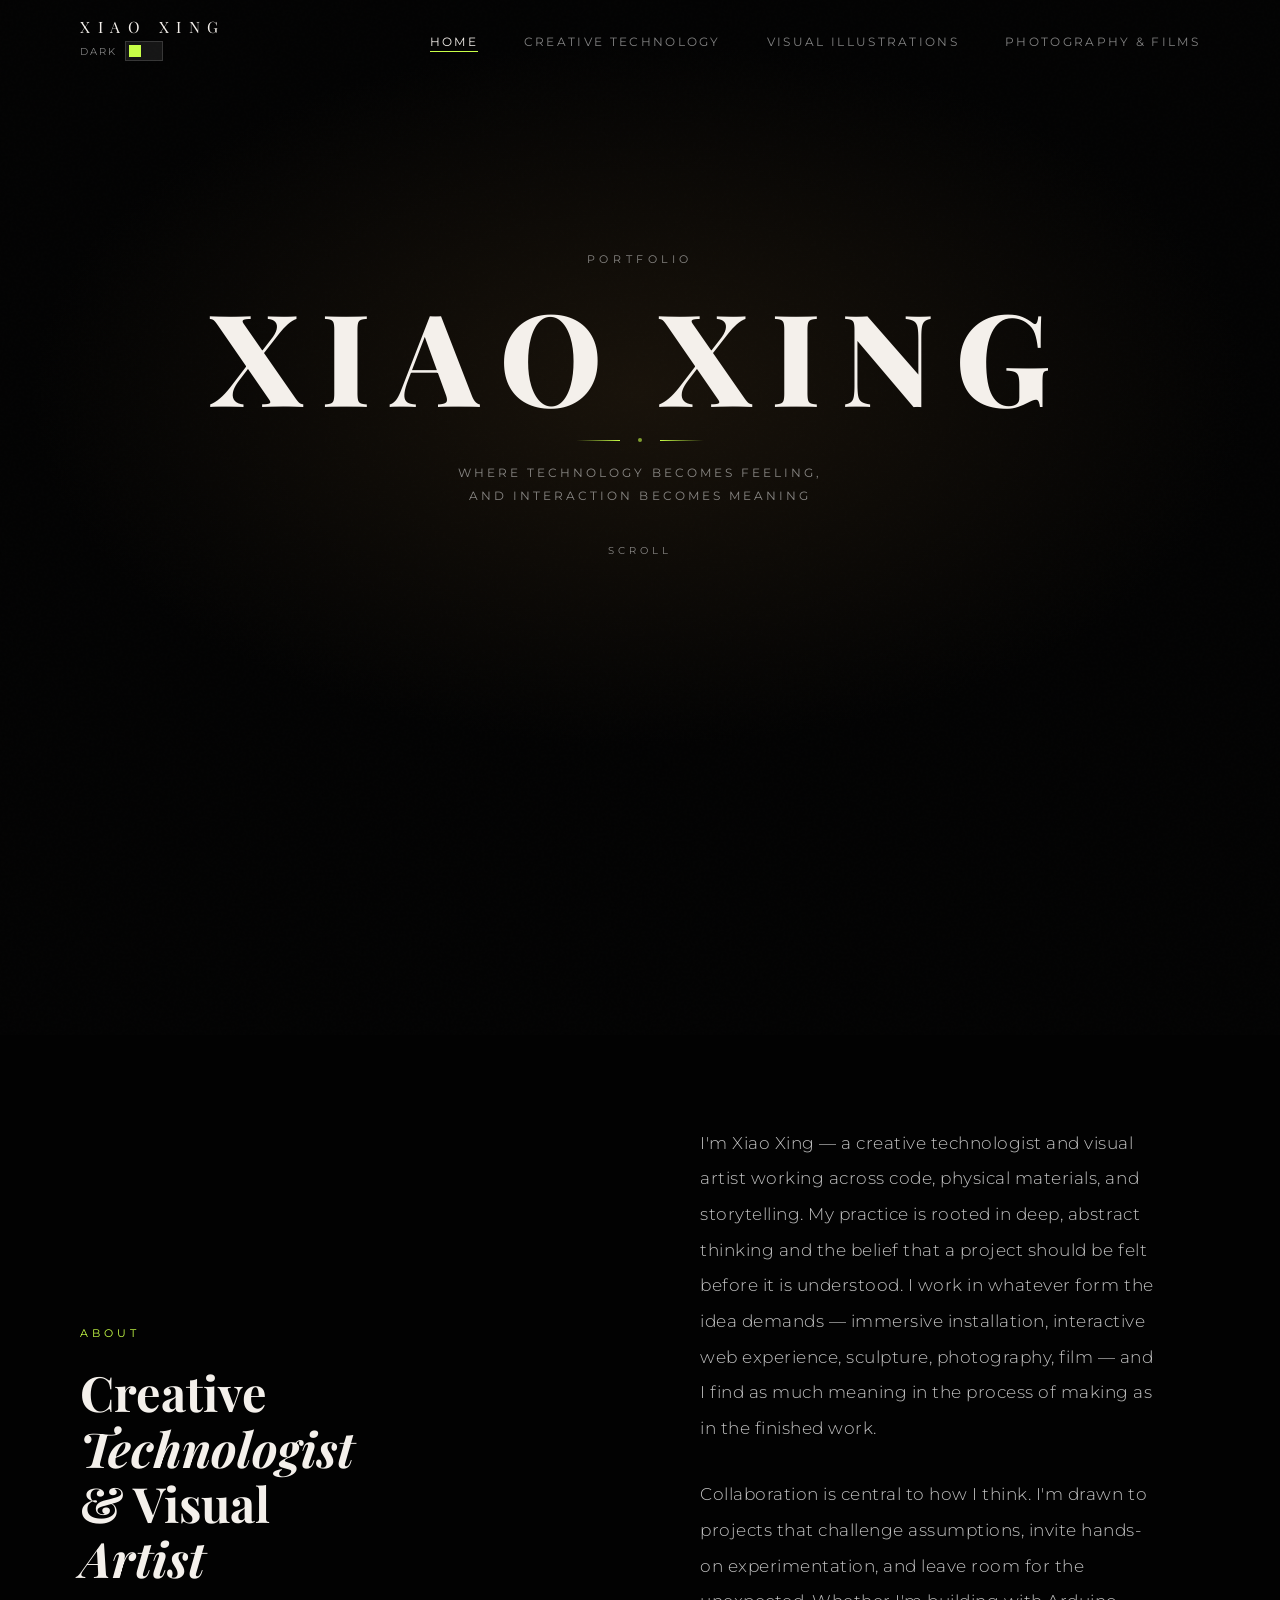
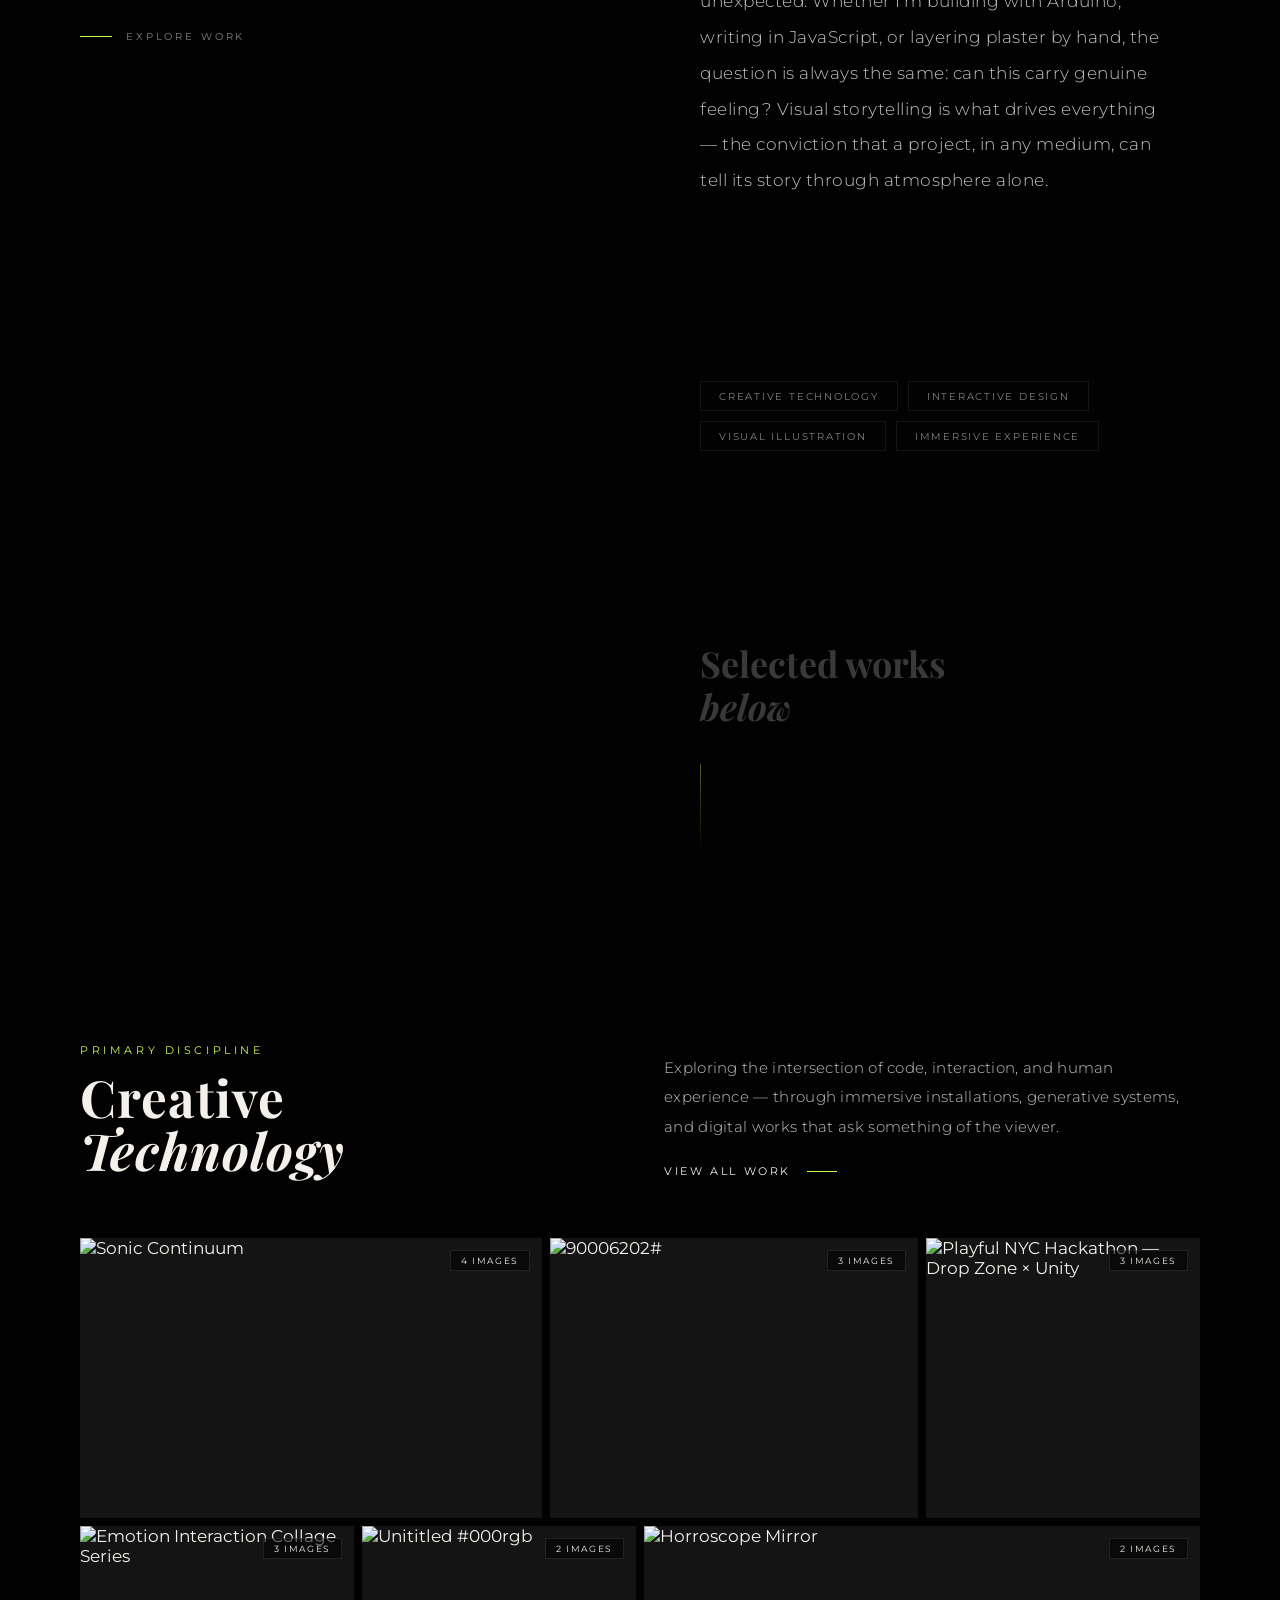
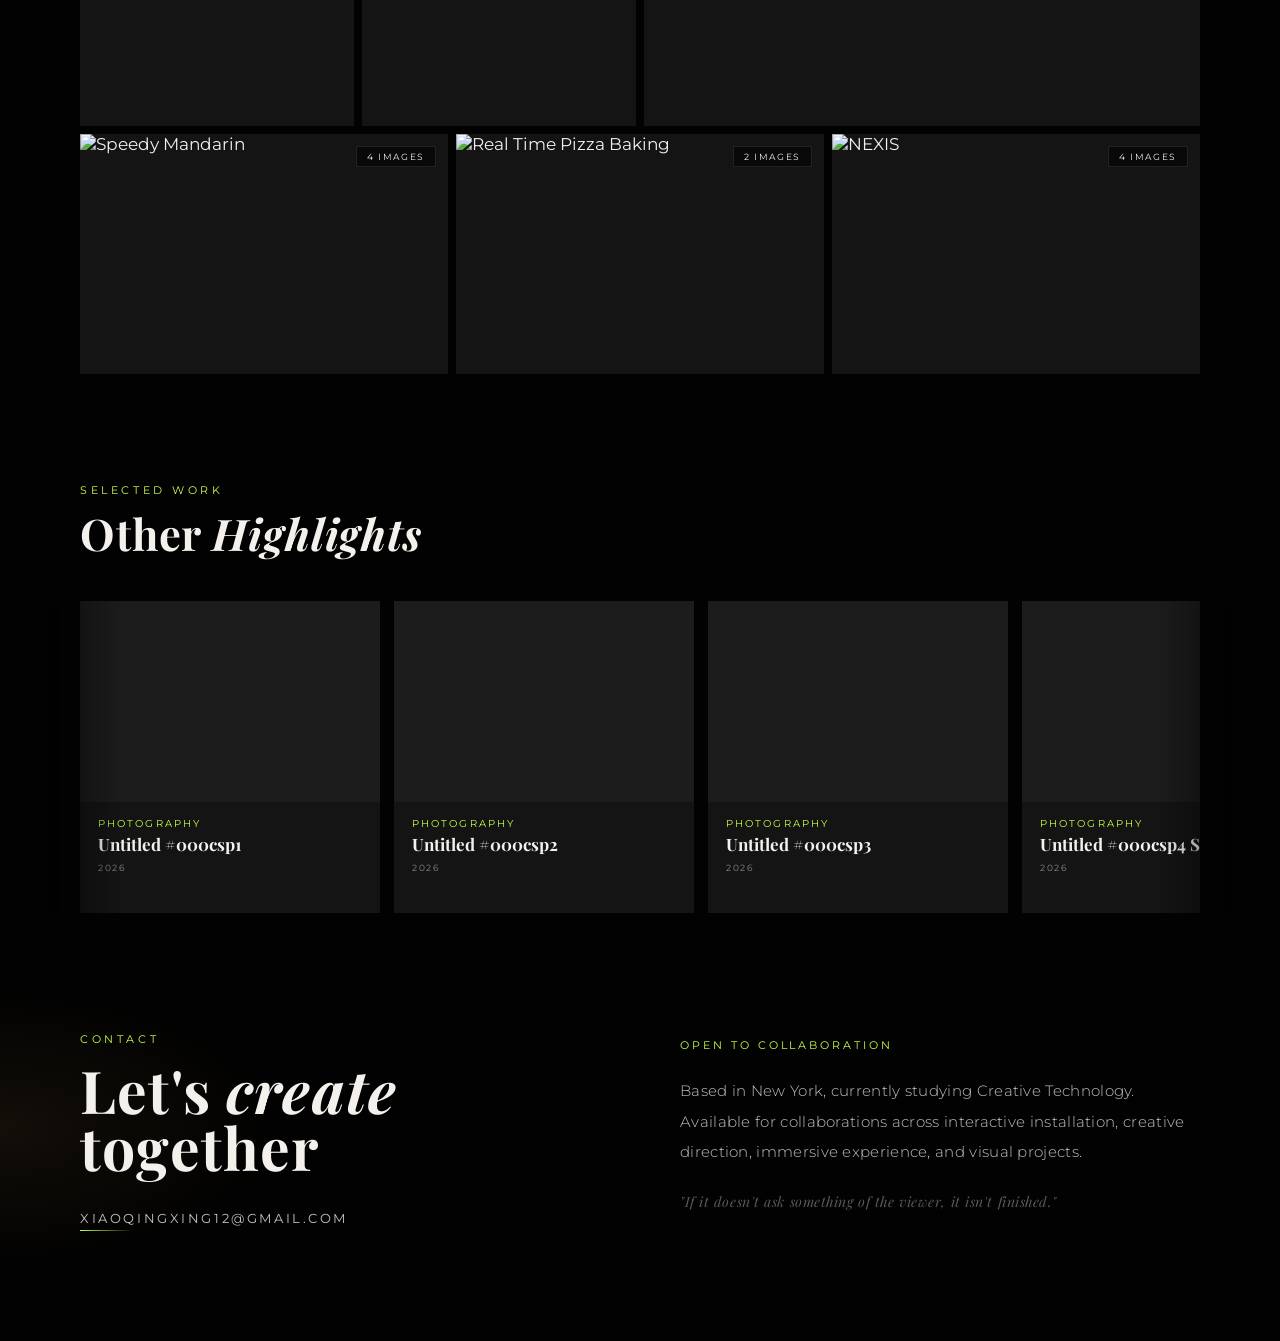
==== commit be2af7b4: "update new work" ====
--- a/index.html
+++ b/index.html
@@ -7,7 +7,7 @@
   <title>XIAO XING</title>
   <link rel="icon" type="image/svg+xml" href="favicon.svg">
   <link
-    href="https://fonts.googleapis.com/css2?family=Playfair+Display:ital,wght@0,400;0,700;1,400&family=Montserrat:wght@200;300;400&display=swap"
+    href="https://fonts.googleapis.com/css2?family=Playfair+Display:ital,wght@0,400;0,700;1,400;1,700&family=Montserrat:wght@300;400;500;600&display=swap"
     rel="stylesheet">
   <link rel="stylesheet" href="style.css">
 </head>
@@ -107,11 +107,6 @@
         <div class="loop-track" id="loopTrack"></div>
       </div>
     </div>
-    <div class="hscroll-hint reveal">
-      <span class="hscroll-line"></span>
-      <span>loops forever — drag to seek</span>
-      <span class="hscroll-line"></span>
-    </div>
   </section>
 
   <section id="contact">
@@ -140,6 +135,8 @@
       nav.classList.toggle("scrolled", window.scrollY > 80);
     }, { passive: true });
   </script>
+  <script src="https://cdn.jsdelivr.net/npm/@studio-freight/lenis@1.0.42/dist/lenis.min.js"></script>
+  <script src="cursor.js"></script>
 </body>
 
 </html>
--- a/style.css
+++ b/style.css
@@ -9,13 +9,13 @@
 :root {
     --black: #020202;
     --white: #f4f0eb;
-    --surface: #0c0c0c;
-    --surface-2: #111;
-    --dim: rgba(255, 255, 255, 0.32);
-    --mid: rgba(255, 255, 255, 0.58);
-    --accent: #b9a07a;
-    --accent-lo: rgba(185, 160, 122, 0.10);
-    --serif: 'Playfair Display', Georgia, serif;
+    --surface: #141414;
+    --surface-2: #1c1c1c;
+    --dim: rgba(255, 255, 255, 0.50);
+    --mid: rgba(255, 255, 255, 0.76);
+    --accent: #c8ff47;
+    --accent-lo: rgba(200, 255, 71, 0.12);
+    --serif: 'Playfair Display', serif;
     --sans: 'Montserrat', sans-serif;
     --ease: cubic-bezier(0.16, 1, 0.3, 1);
     --ease2: cubic-bezier(0.45, 0, 0.55, 1);
@@ -32,7 +32,7 @@
     font-family: var(--sans);
     font-size: 17px;
     -webkit-font-smoothing: antialiased;
-    scroll-behavior: smooth;
+    scroll-behavior: auto;
 }
 
 body {
@@ -66,7 +66,7 @@
 }
 
 * {
-    cursor: url("data:image/svg+xml,%3Csvg xmlns='http://www.w3.org/2000/svg' width='20' height='20' viewBox='0 0 20 20'%3E%3Cpath d='M4 2 L4 17 L8 13 L11 19 L13 18 L10 12 L15 12 Z' fill='%23000' stroke='%23fff' stroke-width='1.2' stroke-linejoin='round'/%3E%3C/svg%3E") 4 2, auto;
+    cursor: url("data:image/svg+xml,%3Csvg xmlns='http://www.w3.org/2000/svg' width='20' height='22' viewBox='0 0 20 22'%3E%3Cpath d='M2 1 L2 18 L6 13 L9 20 L12 18 L9 11 L14 11 Z' fill='%23020202' stroke='%23c8ff47' stroke-width='1.5' stroke-linejoin='miter'/%3E%3C/svg%3E") 2 1, auto;
 }
 
 a,
@@ -76,9 +76,10 @@
 .hcard,
 .related-card,
 .gal-nav,
+.gal-postcard,
 .thumb,
 .filter-btn {
-    cursor: url("data:image/svg+xml,%3Csvg xmlns='http://www.w3.org/2000/svg' width='20' height='20' viewBox='0 0 20 20'%3E%3Cpath d='M4 2 L4 17 L8 13 L11 19 L13 18 L10 12 L15 12 Z' fill='%23000' stroke='%23fff' stroke-width='1.2' stroke-linejoin='round'/%3E%3C/svg%3E") 4 2, pointer;
+    cursor: url("data:image/svg+xml,%3Csvg xmlns='http://www.w3.org/2000/svg' width='20' height='22' viewBox='0 0 20 22'%3E%3Cpath d='M2 1 L2 18 L6 13 L9 20 L12 18 L9 11 L14 11 Z' fill='%23020202' stroke='%23c8ff47' stroke-width='1.5' stroke-linejoin='miter'/%3E%3C/svg%3E") 2 1, pointer;
 }
 
 /* ===== NAV ===== */
@@ -270,9 +271,9 @@
 .intro-inner h1 {
     font-family: var(--serif);
     font-size: clamp(4.5rem, 10vw, 12rem);
-    font-weight: 400;
+    font-weight: 800;
     font-style: normal;
-    letter-spacing: .28em;
+    letter-spacing: .16em;
     line-height: 1;
     color: var(--white);
 }
@@ -368,14 +369,13 @@
 .about-sticky-title {
     font-family: var(--serif);
     font-size: clamp(2.4rem, 3.8vw, 4.2rem);
-    font-weight: 400;
+    font-weight: 700;
     line-height: 1.14;
     color: var(--white);
 }
 
 .about-sticky-title em {
     font-style: italic;
-    color: var(--accent);
 }
 
 .about-sticky-cue {
@@ -476,15 +476,14 @@
 .about-closing-text {
     font-family: var(--serif);
     font-size: clamp(1.6rem, 2.8vw, 2.8rem);
-    font-weight: 400;
-    color: rgba(255, 255, 255, 0.18);
+    font-weight: 700;
+    color: rgba(255, 255, 255, 0.22);
     line-height: 1.2;
     margin-bottom: 36px;
 }
 
 .about-closing-text em {
     font-style: italic;
-    color: rgba(185, 160, 122, 0.5);
 }
 
 .about-drop-line {
@@ -519,14 +518,13 @@
 .ct-header-left h2 {
     font-family: var(--serif);
     font-size: clamp(2.2rem, 4vw, 4.6rem);
-    font-weight: 400;
+    font-weight: 700;
     line-height: 1.05;
     letter-spacing: .02em;
 }
 
 .ct-header-left h2 em {
     font-style: italic;
-    color: var(--accent);
 }
 
 .ct-header-right {
@@ -641,13 +639,13 @@
     width: 100%;
     height: 100%;
     object-fit: cover;
-    filter: brightness(.8) saturate(.88);
+    filter: brightness(1) saturate(1);
     transition: transform var(--t4) var(--ease), filter var(--t2);
 }
 
 .collage-card:hover img {
     transform: scale(1.055);
-    filter: brightness(.68) saturate(1.05);
+    filter: brightness(.82) saturate(1.08);
 }
 
 .collage-overlay {
@@ -683,7 +681,8 @@
 .collage-title {
     font-family: var(--serif);
     font-size: 1rem;
-    font-style: italic;
+    font-style: normal;
+    font-weight: 700;
     color: var(--white);
     display: block;
     line-height: 1.2;
@@ -737,14 +736,13 @@
 .hscroll-header h2 {
     font-family: var(--serif);
     font-size: clamp(2rem, 3.4vw, 3.8rem);
-    font-weight: 400;
+    font-weight: 700;
     line-height: 1.05;
     letter-spacing: .02em;
 }
 
 .hscroll-header h2 em {
     font-style: italic;
-    color: var(--accent);
 }
 
 .loop-strip-outer {
@@ -825,14 +823,14 @@
     width: 100%;
     height: 100%;
     object-fit: cover;
-    filter: brightness(.78) saturate(.85);
+    filter: brightness(1) saturate(1);
     transition: transform var(--t4) var(--ease), filter var(--t2);
     content-visibility: auto;
 }
 
 .hcard:hover .hcard-img img {
     transform: scale(1.06);
-    filter: brightness(.66) saturate(1.05);
+    filter: brightness(.82) saturate(1.08);
 }
 
 .hcard-info {
@@ -858,8 +856,8 @@
 .hcard-title {
     font-family: var(--serif);
     font-size: 1rem;
-    font-weight: 400;
-    font-style: italic;
+    font-weight: 700;
+    font-style: normal;
     color: var(--white);
     line-height: 1.22;
 }
@@ -915,7 +913,7 @@
 .contact-left h2 {
     font-family: var(--serif);
     font-size: clamp(2.4rem, 4.6vw, 5rem);
-    font-weight: 400;
+    font-weight: 700;
     line-height: .96;
     letter-spacing: .02em;
     margin: 16px 0 32px;
@@ -924,7 +922,6 @@
 
 .contact-left h2 em {
     font-style: italic;
-    color: var(--accent);
 }
 
 .contact-email {
@@ -1014,14 +1011,13 @@
 .page-hero h1 {
     font-family: var(--serif);
     font-size: clamp(3rem, 5.8vw, 7rem);
-    font-weight: 400;
+    font-weight: 800;
     line-height: .95;
     letter-spacing: .02em;
 }
 
 .page-hero h1 em {
     font-style: italic;
-    color: var(--accent);
 }
 
 .page-hero-sub {
@@ -1116,9 +1112,9 @@
 .year-marker-num {
     font-family: var(--serif);
     font-size: 4.5rem;
-    font-weight: 400;
-    font-style: italic;
-    color: rgba(255, 255, 255, 0.06);
+    font-weight: 800;
+    font-style: normal;
+    color: rgba(255, 255, 255, 0.07);
     line-height: 1;
     flex-shrink: 0;
     user-select: none;
@@ -1209,13 +1205,13 @@
     width: 100%;
     height: 100%;
     object-fit: cover;
-    filter: brightness(.84) saturate(.88);
+    filter: brightness(1) saturate(1);
     transition: transform var(--t4) var(--ease), filter var(--t2);
 }
 
 .project:hover .project-media img {
     transform: scale(1.055);
-    filter: brightness(.7) saturate(1.04);
+    filter: brightness(.8) saturate(1.06);
 }
 
 .project-vignette {
@@ -1294,8 +1290,8 @@
 .project-title {
     font-family: var(--serif);
     font-size: clamp(.96rem, 1.2vw, 1.36rem);
-    font-weight: 400;
-    font-style: italic;
+    font-weight: 700;
+    font-style: normal;
     line-height: 1.18;
     transform: translateY(4px);
     transition: transform var(--t2) var(--ease);
@@ -1427,8 +1423,8 @@
 .detail-title-block h1 {
     font-family: var(--serif);
     font-size: clamp(2.6rem, 5vw, 6.5rem);
-    font-weight: 400;
-    font-style: italic;
+    font-weight: 800;
+    font-style: normal;
     line-height: .94;
 }
 
@@ -1443,8 +1439,8 @@
 .detail-year {
     font-family: var(--serif);
     font-size: 1.7rem;
-    font-weight: 400;
-    font-style: italic;
+    font-weight: 700;
+    font-style: normal;
     color: var(--accent);
     line-height: 1;
 }
@@ -1673,14 +1669,14 @@
     width: 100%;
     height: 100%;
     object-fit: cover;
-    opacity: .44;
-    filter: grayscale(.25);
+    opacity: .72;
+    filter: grayscale(.15);
     transition: transform var(--t4) var(--ease), opacity var(--t2), filter var(--t2);
 }
 
 .related-card:hover .related-thumb img {
     transform: scale(1.055);
-    opacity: .9;
+    opacity: 1;
     filter: none;
 }
 
@@ -1691,7 +1687,8 @@
 .related-title {
     font-family: var(--serif);
     font-size: .9rem;
-    font-style: italic;
+    font-style: normal;
+    font-weight: 700;
     color: var(--white);
     line-height: 1.22;
 }
@@ -1988,10 +1985,10 @@
     --white: #1a1a18;
     --surface: #e8e2d9;
     --surface-2: #ddd7ce;
-    --dim: rgba(0, 0, 0, 0.38);
-    --mid: rgba(0, 0, 0, 0.60);
-    --accent: #8a6a3a;
-    --accent-lo: rgba(138, 106, 58, 0.10);
+    --dim: rgba(0, 0, 0, 0.50);
+    --mid: rgba(0, 0, 0, 0.72);
+    --accent: #3e7a00;
+    --accent-lo: rgba(62, 122, 0, 0.10);
     background: #f2ede6;
     color: #1a1a18;
 }
@@ -2070,7 +2067,7 @@
 }
 
 body.light * {
-    cursor: url("data:image/svg+xml,%3Csvg xmlns='http://www.w3.org/2000/svg' width='20' height='20' viewBox='0 0 20 20'%3E%3Cpath d='M4 2 L4 17 L8 13 L11 19 L13 18 L10 12 L15 12 Z' fill='%23fff' stroke='%23000' stroke-width='1.2' stroke-linejoin='round'/%3E%3C/svg%3E") 4 2, auto;
+    cursor: url("data:image/svg+xml,%3Csvg xmlns='http://www.w3.org/2000/svg' width='20' height='22' viewBox='0 0 20 22'%3E%3Cpath d='M2 1 L2 18 L6 13 L9 20 L12 18 L9 11 L14 11 Z' fill='%23f2ede6' stroke='%233e7a00' stroke-width='1.5' stroke-linejoin='miter'/%3E%3C/svg%3E") 2 1, auto;
 }
 
 body.light a,
@@ -2080,9 +2077,10 @@
 body.light .hcard,
 body.light .related-card,
 body.light .gal-nav,
+body.light .gal-postcard,
 body.light .thumb,
 body.light .filter-btn {
-    cursor: url("data:image/svg+xml,%3Csvg xmlns='http://www.w3.org/2000/svg' width='20' height='20' viewBox='0 0 20 20'%3E%3Cpath d='M4 2 L4 17 L8 13 L11 19 L13 18 L10 12 L15 12 Z' fill='%23fff' stroke='%23000' stroke-width='1.2' stroke-linejoin='round'/%3E%3C/svg%3E") 4 2, pointer;
+    cursor: url("data:image/svg+xml,%3Csvg xmlns='http://www.w3.org/2000/svg' width='20' height='22' viewBox='0 0 20 22'%3E%3Cpath d='M2 1 L2 18 L6 13 L9 20 L12 18 L9 11 L14 11 Z' fill='%23f2ede6' stroke='%233e7a00' stroke-width='1.5' stroke-linejoin='miter'/%3E%3C/svg%3E") 2 1, pointer;
 }
 
 body.light .theme-slider {
@@ -2103,4 +2101,200 @@
 
 body.light .detail-medium {
     border-top-color: rgba(0, 0, 0, 0.06);
+}
+
+/* ===== 3D GALLERY CYLINDER ===== */
+.cyl-container {
+    padding-bottom: 60px;
+}
+
+.gallery-scene {
+    width: 100%;
+    height: 72vh;
+    min-height: 460px;
+    perspective: var(--gal-persp, 1200px);
+    overflow: hidden;
+    position: relative;
+    display: flex;
+    align-items: center;
+    justify-content: center;
+    user-select: none;
+    -webkit-user-select: none;
+}
+
+.gallery-scene::after {
+    content: '';
+    position: absolute;
+    inset: 0;
+    pointer-events: none;
+    z-index: 4;
+    background:
+        linear-gradient(to bottom, var(--black) 0%, transparent 14%, transparent 86%, var(--black) 100%),
+        linear-gradient(to right, var(--black) 0%, transparent 10%, transparent 90%, var(--black) 100%);
+}
+
+.gallery-cylinder {
+    position: relative;
+    width: 1px;
+    height: 1px;
+    transform-style: preserve-3d;
+    will-change: transform;
+}
+
+.gal-item-wrap {
+    position: absolute;
+    top: 0;
+    left: 0;
+    width: 180px;
+    transform-style: preserve-3d;
+    backface-visibility: hidden;
+    -webkit-backface-visibility: hidden;
+}
+
+.gal-string {
+    width: 1px;
+    height: 70px;
+    background: linear-gradient(to bottom, transparent 0%, rgba(200, 255, 71, 0.32) 100%);
+    margin: 0 auto;
+}
+
+.gal-postcard {
+    display: block;
+    width: 180px;
+    background: var(--surface);
+    border-radius: 2px;
+    overflow: hidden;
+    box-shadow:
+        0 10px 32px rgba(0, 0, 0, 0.6),
+        0 2px 8px rgba(0, 0, 0, 0.3);
+    text-decoration: none;
+    backface-visibility: hidden;
+    -webkit-backface-visibility: hidden;
+    transform-origin: top center;
+    transition: box-shadow 0.4s ease;
+}
+
+.gal-postcard:hover {
+    box-shadow:
+        0 18px 52px rgba(0, 0, 0, 0.75),
+        0 0 22px rgba(200, 255, 71, 0.15);
+}
+
+.gal-postcard-img {
+    width: 100%;
+    height: 116px;
+    overflow: hidden;
+    background: var(--surface-2);
+}
+
+.gal-postcard-img img {
+    width: 100%;
+    height: 100%;
+    object-fit: cover;
+    pointer-events: none;
+    display: block;
+    transition: transform 0.5s cubic-bezier(0.16, 1, 0.3, 1);
+}
+
+.gal-postcard:hover .gal-postcard-img img {
+    transform: scale(1.07);
+}
+
+.gal-postcard-info {
+    padding: 9px 12px 11px;
+    border-top: 1px solid rgba(255, 255, 255, 0.06);
+}
+
+.gal-postcard-cat {
+    display: block;
+    font-size: 8px;
+    letter-spacing: 0.14em;
+    text-transform: uppercase;
+    color: var(--accent);
+    margin-bottom: 3px;
+}
+
+.gal-postcard-title {
+    display: block;
+    font-family: var(--serif);
+    font-size: 12px;
+    line-height: 1.3;
+    color: var(--white);
+    margin-bottom: 2px;
+    overflow: hidden;
+    text-overflow: ellipsis;
+    white-space: nowrap;
+}
+
+.gal-postcard-year {
+    display: block;
+    font-size: 9px;
+    color: var(--dim);
+    letter-spacing: 0.1em;
+}
+
+.gal-drag-hint {
+    position: absolute;
+    bottom: 22px;
+    left: 50%;
+    transform: translateX(-50%);
+    font-size: 9px;
+    letter-spacing: 0.22em;
+    text-transform: uppercase;
+    color: var(--dim);
+    pointer-events: none;
+    white-space: nowrap;
+    opacity: 0;
+    z-index: 5;
+    animation: hintFadeInOut 5s ease 0.8s forwards;
+}
+
+@keyframes hintFadeInOut {
+    0% { opacity: 0; }
+    10% { opacity: 1; }
+    78% { opacity: 1; }
+    100% { opacity: 0; }
+}
+
+.gallery-empty {
+    padding: 80px var(--pad);
+    text-align: center;
+    font-size: .62rem;
+    letter-spacing: .22em;
+    text-transform: uppercase;
+    color: var(--dim);
+}
+
+body.light .gal-postcard {
+    background: #faf7f2;
+    box-shadow: 0 6px 24px rgba(0, 0, 0, 0.14);
+}
+
+body.light .gal-postcard:hover {
+    box-shadow: 0 14px 40px rgba(0, 0, 0, 0.22), 0 0 16px rgba(62, 122, 0, 0.1);
+}
+
+body.light .gal-postcard-info {
+    border-top-color: rgba(0, 0, 0, 0.07);
+}
+
+body.light .gal-postcard-title {
+    color: var(--black);
+}
+
+body.light .gal-string {
+    background: linear-gradient(to bottom, transparent 0%, rgba(62, 122, 0, 0.28) 100%);
+}
+
+/* ===== HERO TITLE CHARACTER ANIMATION ===== */
+.intro-inner h1 .char {
+    display: inline-block;
+    opacity: 0;
+    transform: translateY(72px);
+    transition: opacity 0.75s cubic-bezier(0.16, 1, 0.3, 1), transform 0.75s cubic-bezier(0.16, 1, 0.3, 1);
+}
+
+.intro-inner h1 .char.in {
+    opacity: 1;
+    transform: translateY(0);
 }
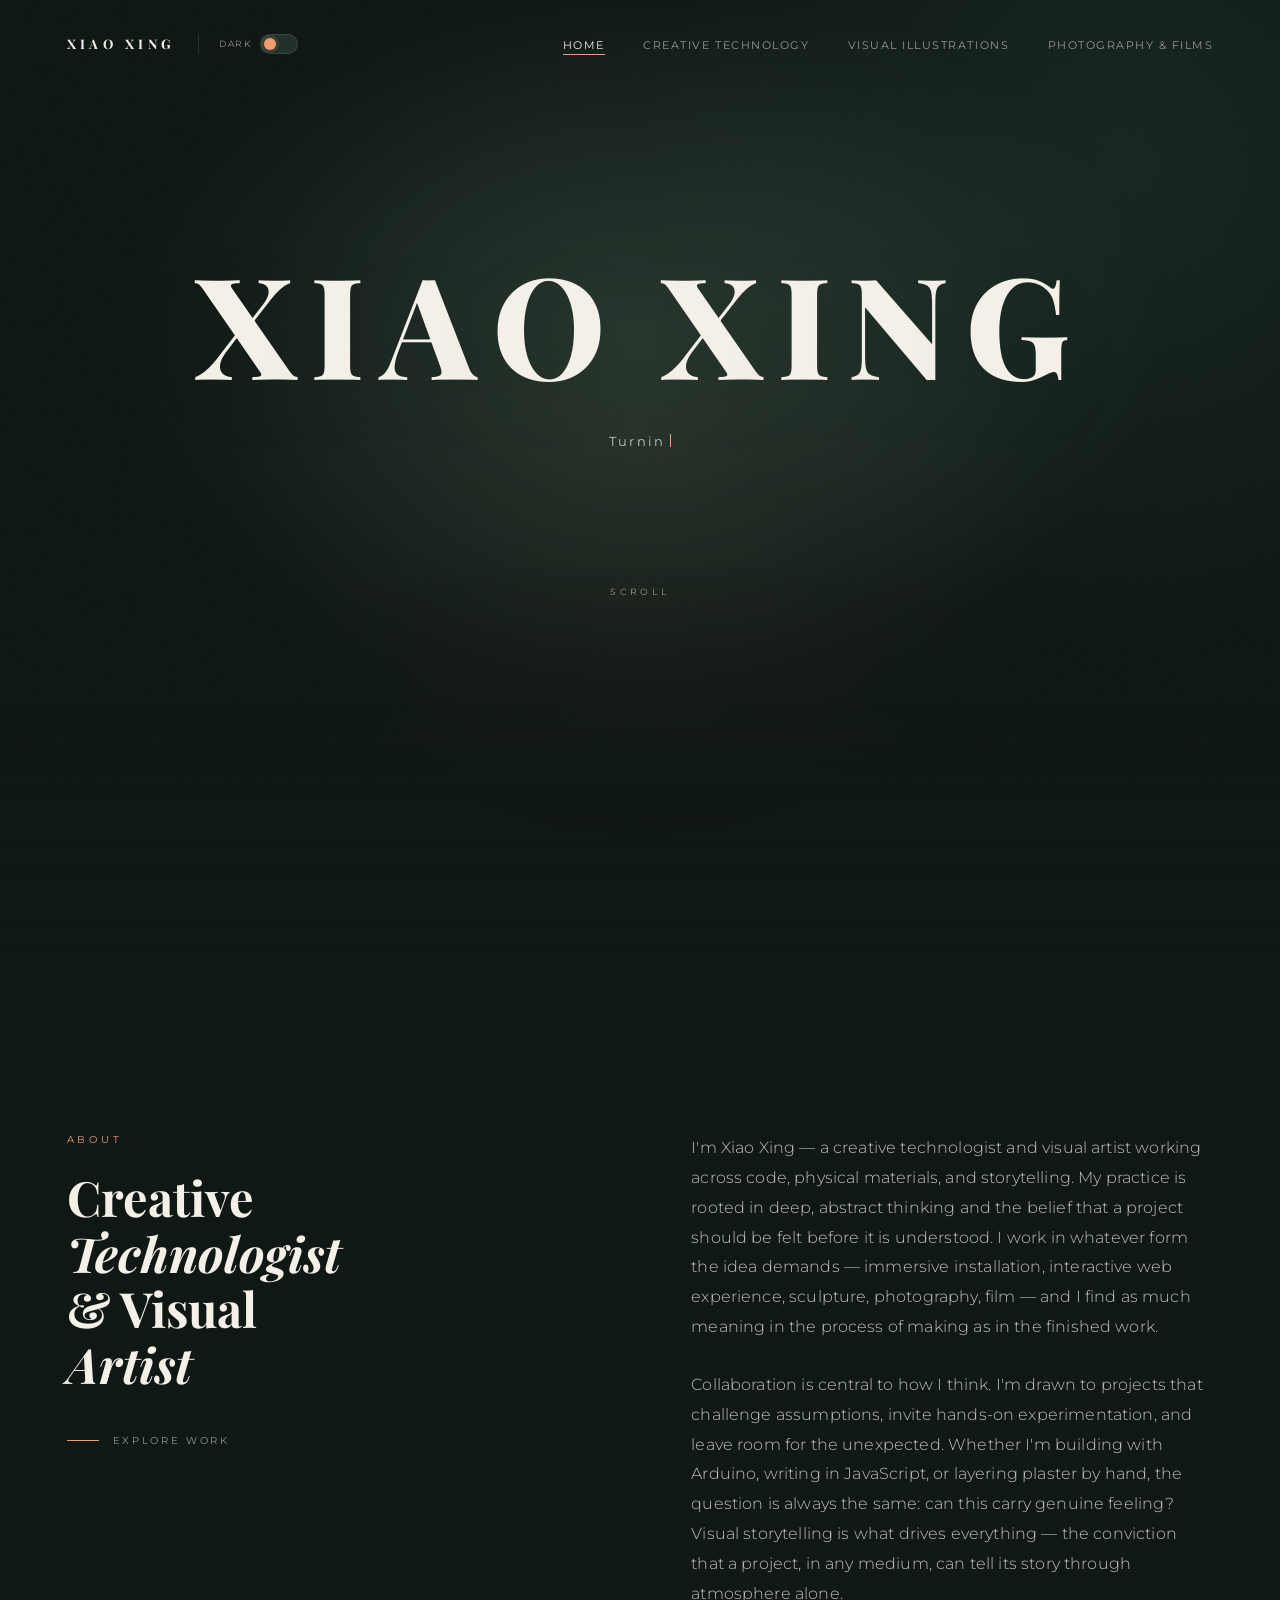
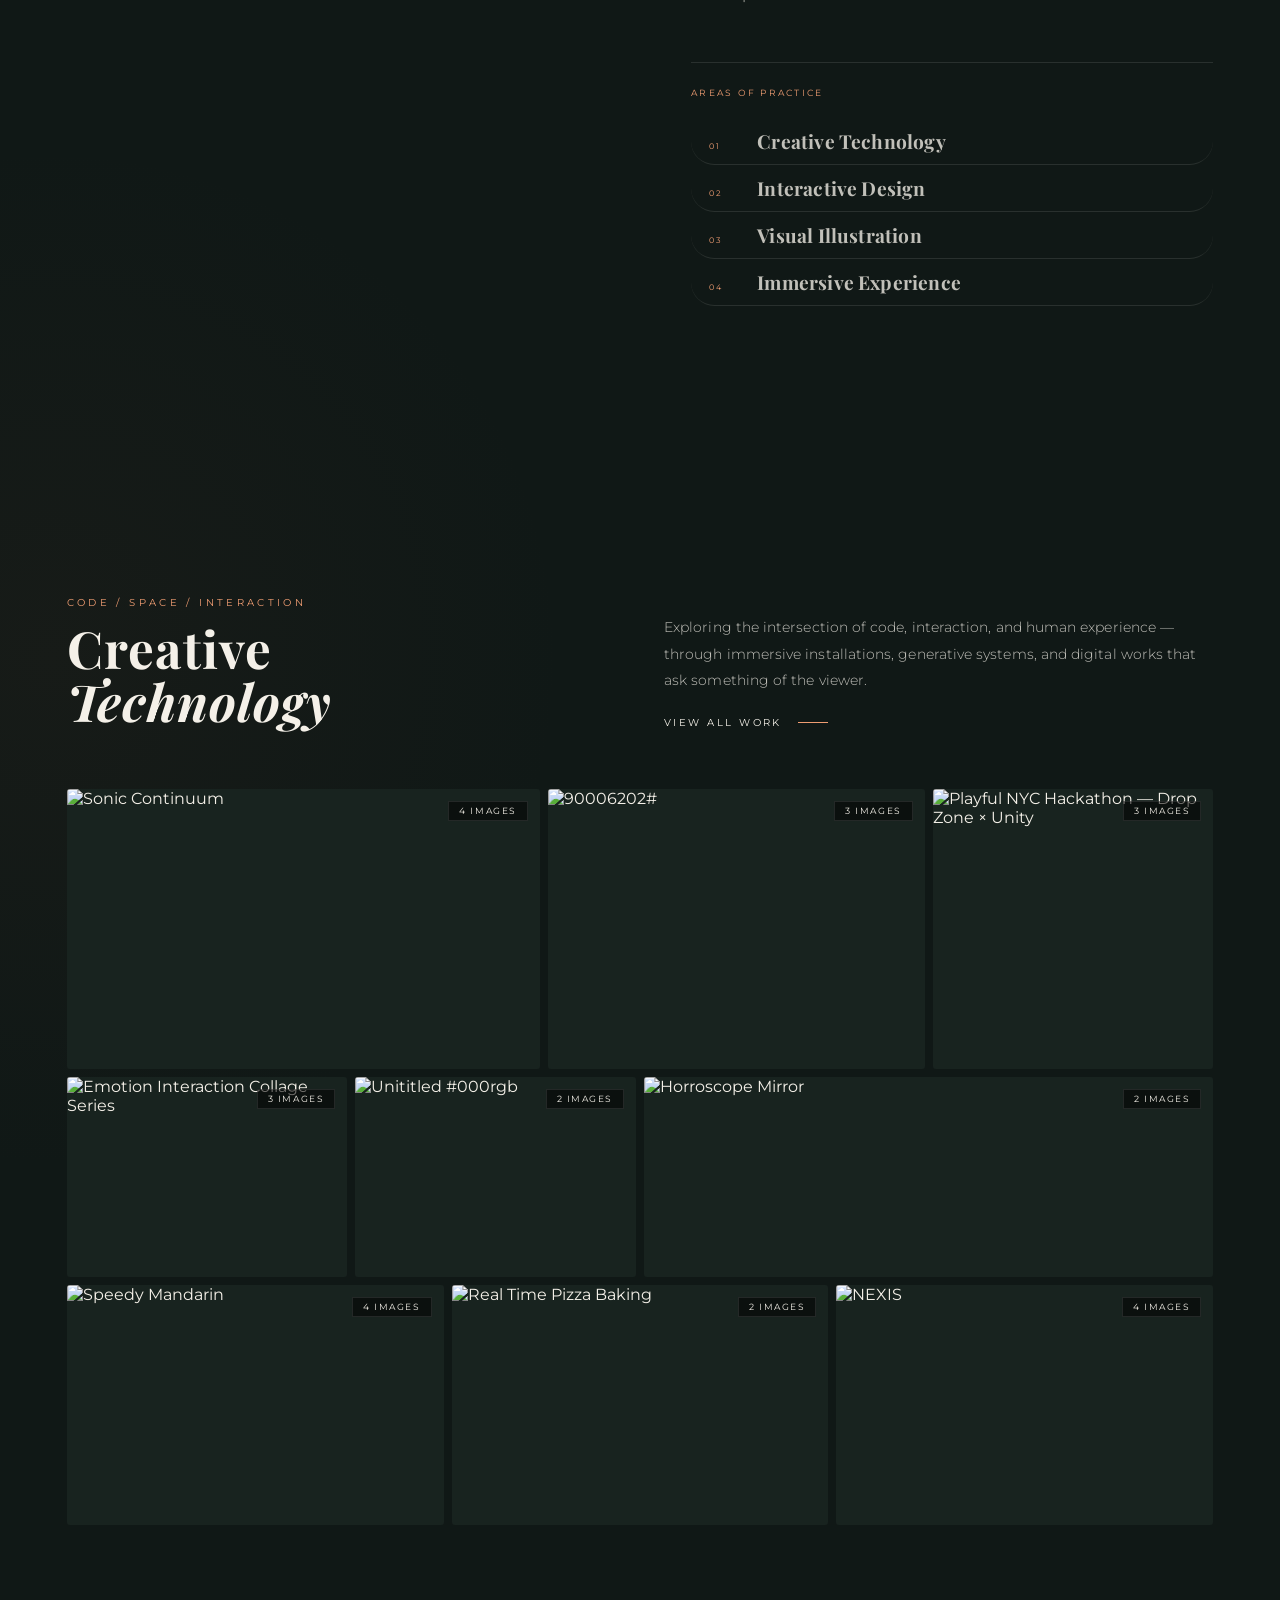
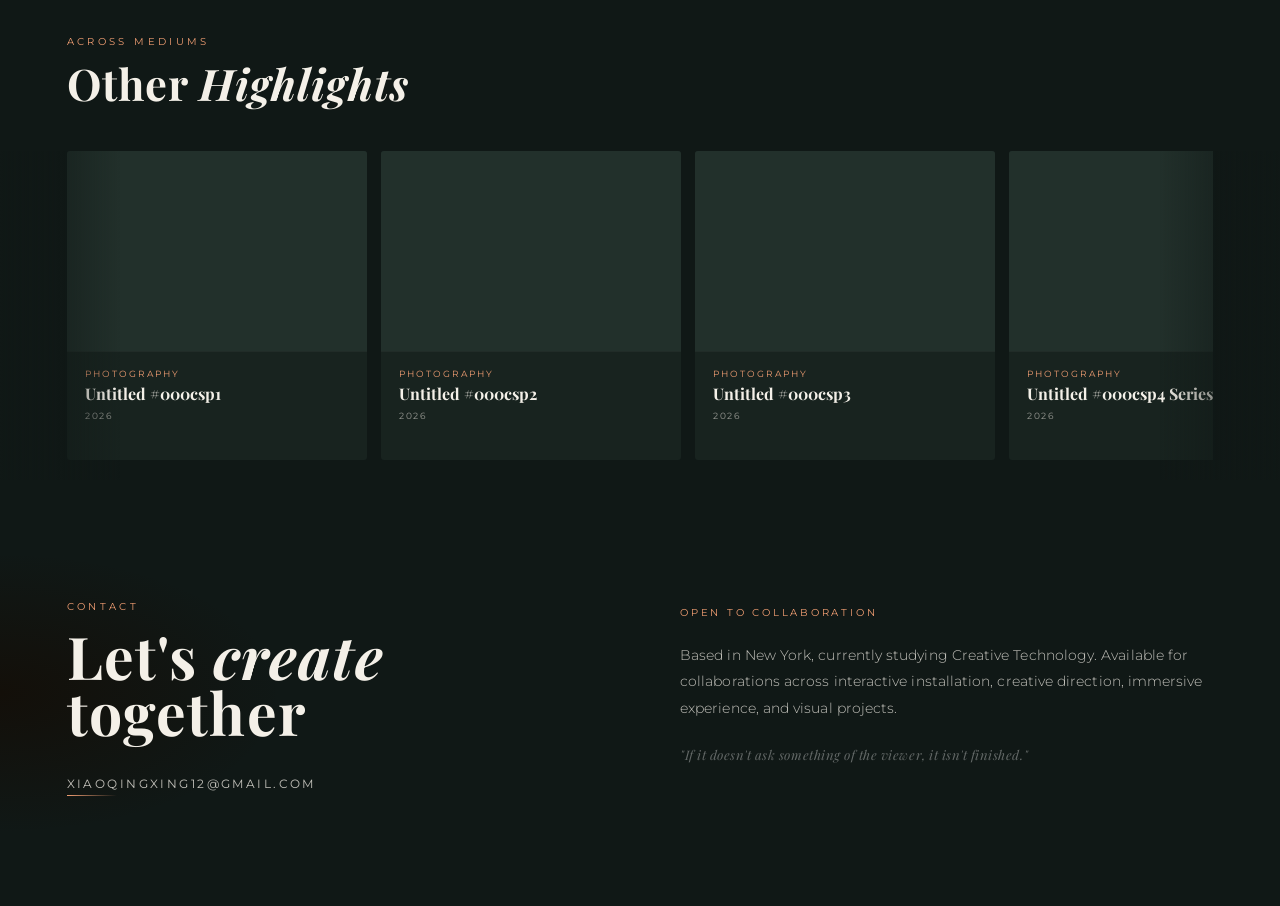
==== commit 02b5155a: "Redesign portfolio experience and project galleries" ====
--- a/index.html
+++ b/index.html
@@ -39,10 +39,14 @@
   <section id="intro">
     <div class="intro-bg"></div>
     <div class="intro-inner">
-      <p class="intro-eyebrow">Portfolio</p>
-      <h1>XIAO XING</h1>
-      <div class="intro-divider"><span></span><i></i><span></span></div>
-      <p class="intro-sub">Where technology becomes feeling,<br>and interaction becomes meaning</p>
+      <div class="hero-title-wrap" id="heroTitleWrap">
+        <h1>XIAO XING</h1>
+        <h1 class="hero-lens-title" id="heroLensTitle" aria-hidden="true">XIAO XING</h1>
+      </div>
+      <p class="intro-sub hero-typewriter" id="heroTypewriter"
+        aria-label="Turning memory into interaction.">
+        <span id="heroTypedText">Turning memory into interaction.</span><i aria-hidden="true"></i>
+      </p>
       <span class="intro-scroll-hint">scroll</span>
     </div>
   </section>
@@ -66,6 +70,7 @@
         </p>
       </div>
       <div class="about-panel about-panel--tags">
+        <span class="about-practice-label">Areas of practice</span>
         <div class="about-tags">
           <span class="about-tag">Creative Technology</span>
           <span class="about-tag">Interactive Design</span>
@@ -73,17 +78,13 @@
           <span class="about-tag">Immersive Experience</span>
         </div>
       </div>
-      <div class="about-panel about-panel--closing">
-        <p class="about-closing-text">Selected works<br><em>below</em></p>
-        <div class="about-drop-line"></div>
-      </div>
     </div>
   </section>
 
   <section id="creative-tech-feature">
     <div class="ct-header reveal">
       <div class="ct-header-left">
-        <span class="section-label">Primary Discipline</span>
+        <span class="section-label">Code / Space / Interaction</span>
         <h2>Creative<br><em>Technology</em></h2>
       </div>
       <div class="ct-header-right">
@@ -97,7 +98,7 @@
 
   <section id="other-featured">
     <div class="hscroll-header reveal">
-      <span class="section-label">Selected Work</span>
+      <span class="section-label">Across mediums</span>
       <h2>Other <em>Highlights</em></h2>
     </div>
     <div class="loop-strip-outer">
@@ -139,4 +140,4 @@
   <script src="cursor.js"></script>
 </body>
 
-</html>+</html>
--- a/style.css
+++ b/style.css
@@ -2105,32 +2105,43 @@
 
 /* ===== 3D GALLERY CYLINDER ===== */
 .cyl-container {
-    padding-bottom: 60px;
-}
-
-.gallery-scene {
-    width: 100%;
-    height: 72vh;
-    min-height: 460px;
-    perspective: var(--gal-persp, 1200px);
+    position: relative;
+    height: 75vh;
+    min-height: 520px;
     overflow: hidden;
-    position: relative;
-    display: flex;
-    align-items: center;
-    justify-content: center;
+    background: var(--black);
+    margin-bottom: 60px;
     user-select: none;
     -webkit-user-select: none;
-}
-
-.gallery-scene::after {
+    touch-action: pan-y;
+}
+
+.cyl-container.is-dragging,
+.cyl-container.is-dragging * {
+    cursor: grabbing;
+}
+
+.cyl-container::after {
     content: '';
     position: absolute;
     inset: 0;
     pointer-events: none;
-    z-index: 4;
+    z-index: 5;
     background:
-        linear-gradient(to bottom, var(--black) 0%, transparent 14%, transparent 86%, var(--black) 100%),
-        linear-gradient(to right, var(--black) 0%, transparent 10%, transparent 90%, var(--black) 100%);
+        linear-gradient(to bottom, var(--black) 0%, transparent 16%, transparent 84%, var(--black) 100%),
+        linear-gradient(to right, var(--black) 0%, transparent 12%, transparent 88%, var(--black) 100%);
+}
+
+.gal-loading {
+    position: absolute;
+    top: 50%;
+    left: 50%;
+    transform: translate(-50%, -50%);
+    font-size: 9px;
+    letter-spacing: .22em;
+    text-transform: uppercase;
+    color: var(--dim);
+    pointer-events: none;
 }
 
 .gallery-cylinder {
@@ -2172,6 +2183,8 @@
     -webkit-backface-visibility: hidden;
     transform-origin: top center;
     transition: box-shadow 0.4s ease;
+    pointer-events: auto;
+    -webkit-user-drag: none;
 }
 
 .gal-postcard:hover {
@@ -2286,6 +2299,155 @@
     background: linear-gradient(to bottom, transparent 0%, rgba(62, 122, 0, 0.28) 100%);
 }
 
+/* ===== EDITORIAL ARCHIVE GRID ===== */
+.archive-grid {
+    display: grid;
+    grid-template-columns: repeat(12, minmax(0, 1fr));
+    gap: clamp(34px, 5vw, 76px) clamp(18px, 2.4vw, 38px);
+    padding: 24px var(--pad) 120px;
+}
+
+.archive-card {
+    grid-column: span 4;
+    display: block;
+    min-width: 0;
+    color: var(--white);
+    text-decoration: none;
+}
+
+.archive-card-media {
+    position: relative;
+    aspect-ratio: 4 / 3;
+    overflow: hidden;
+    background: var(--surface);
+}
+
+.archive-card-media::after {
+    content: '';
+    position: absolute;
+    inset: 0;
+    pointer-events: none;
+    background: linear-gradient(to top, rgba(2, 2, 2, .42), transparent 45%);
+    opacity: 0;
+    transition: opacity .45s var(--ease);
+}
+
+.archive-card-media img {
+    width: 100%;
+    height: 100%;
+    object-fit: cover;
+    transition: transform .75s var(--ease), filter .45s ease;
+}
+
+.archive-card-view {
+    position: absolute;
+    right: 18px;
+    bottom: 16px;
+    z-index: 1;
+    font-size: .54rem;
+    letter-spacing: .2em;
+    text-transform: uppercase;
+    color: #fff;
+    opacity: 0;
+    transform: translateY(6px);
+    transition: opacity .35s ease, transform .45s var(--ease);
+    pointer-events: none;
+}
+
+.archive-card-info {
+    display: flex;
+    align-items: flex-start;
+    justify-content: space-between;
+    gap: 20px;
+    padding-top: 14px;
+    border-top: 1px solid transparent;
+    transition: border-color .35s ease;
+}
+
+.archive-card-category,
+.archive-card-year {
+    display: block;
+    font-size: .53rem;
+    letter-spacing: .2em;
+    text-transform: uppercase;
+    color: var(--dim);
+}
+
+.archive-card-title {
+    margin-top: 6px;
+    font-family: var(--serif);
+    font-size: clamp(1rem, 1.35vw, 1.4rem);
+    font-weight: 700;
+    line-height: 1.18;
+    color: var(--white);
+    transition: color .3s ease;
+}
+
+.archive-card-year {
+    flex: 0 0 auto;
+    padding-top: 2px;
+}
+
+.archive-card:hover .archive-card-media img,
+.archive-card:focus-visible .archive-card-media img {
+    transform: scale(1.025);
+    filter: brightness(.88);
+}
+
+.archive-card:hover .archive-card-media::after,
+.archive-card:focus-visible .archive-card-media::after,
+.archive-card:hover .archive-card-view,
+.archive-card:focus-visible .archive-card-view {
+    opacity: 1;
+}
+
+.archive-card:hover .archive-card-view,
+.archive-card:focus-visible .archive-card-view {
+    transform: translateY(0);
+}
+
+.archive-card:hover .archive-card-info,
+.archive-card:focus-visible .archive-card-info {
+    border-color: var(--accent);
+}
+
+.archive-card:hover .archive-card-title,
+.archive-card:focus-visible .archive-card-title {
+    color: var(--accent);
+}
+
+.archive-card:focus-visible {
+    outline: 1px solid var(--accent);
+    outline-offset: 6px;
+}
+
+body.light .archive-card-title {
+    color: var(--black);
+}
+
+body.light .archive-card:hover .archive-card-title,
+body.light .archive-card:focus-visible .archive-card-title {
+    color: var(--accent);
+}
+
+@media (max-width: 900px) {
+    .archive-grid {
+        grid-template-columns: repeat(2, minmax(0, 1fr));
+    }
+
+    .archive-card {
+        grid-column: span 1;
+    }
+}
+
+@media (max-width: 600px) {
+    .archive-grid {
+        grid-template-columns: 1fr;
+        gap: 42px;
+        padding-bottom: 80px;
+    }
+}
+
 /* ===== HERO TITLE CHARACTER ANIMATION ===== */
 .intro-inner h1 .char {
     display: inline-block;
@@ -2297,4 +2459,844 @@
 .intro-inner h1 .char.in {
     opacity: 1;
     transform: translateY(0);
-}+}
+
+/* ===== HERO ARCHIVE LENS + TYPEWRITER ===== */
+.hero-title-wrap {
+    --lens-x: 50%;
+    --lens-y: 50%;
+    position: relative;
+    width: fit-content;
+    max-width: 100%;
+    margin: 0 auto;
+    isolation: isolate;
+}
+
+.hero-lens-title {
+    position: absolute;
+    inset: 0;
+    z-index: 2;
+    pointer-events: none;
+    color: transparent !important;
+    background-image:
+        linear-gradient(rgba(239, 157, 114, .12), rgba(239, 157, 114, .12)),
+        var(--lens-image);
+    background-size: cover;
+    background-position: center;
+    background-clip: text;
+    -webkit-background-clip: text;
+    filter: saturate(1.08) contrast(1.04);
+    opacity: 0;
+    transform: scale(1.025);
+    -webkit-mask-image: radial-gradient(circle 0 at var(--lens-x) var(--lens-y), #000 0, transparent 100%);
+    mask-image: radial-gradient(circle 0 at var(--lens-x) var(--lens-y), #000 0, transparent 100%);
+    transition: opacity .5s ease, -webkit-mask-image .7s var(--ease), mask-image .7s var(--ease);
+}
+
+.hero-title-wrap.lens-active .hero-lens-title {
+    opacity: 1;
+    -webkit-mask-image: radial-gradient(circle clamp(90px, 13vw, 190px) at var(--lens-x) var(--lens-y), #000 0 48%, transparent 76%);
+    mask-image: radial-gradient(circle clamp(90px, 13vw, 190px) at var(--lens-x) var(--lens-y), #000 0 48%, transparent 76%);
+}
+
+.hero-title-wrap::after {
+    content: '';
+    position: absolute;
+    z-index: -1;
+    left: var(--lens-x);
+    top: var(--lens-y);
+    width: clamp(150px, 22vw, 320px);
+    aspect-ratio: 1;
+    border-radius: 50%;
+    background: radial-gradient(circle, var(--accent-lo), transparent 68%);
+    opacity: 0;
+    transform: translate(-50%, -50%) scale(.7);
+    transition: opacity .5s ease, transform .8s var(--ease);
+    pointer-events: none;
+}
+
+.hero-title-wrap.lens-active::after {
+    opacity: .8;
+    transform: translate(-50%, -50%) scale(1);
+}
+
+.hero-typewriter {
+    min-height: 2.4em;
+    max-width: 760px;
+    margin-top: clamp(30px, 4vh, 48px);
+    text-transform: none;
+    font-family: var(--sans);
+    font-size: clamp(.72rem, 1vw, .9rem);
+    letter-spacing: .09em;
+    color: var(--mid);
+    white-space: nowrap;
+}
+
+.typed-character {
+    display: inline-block;
+    transform-origin: 50% 130%;
+    animation: typedSpiralIn .72s var(--ease) both;
+}
+
+@keyframes typedSpiralIn {
+    0% {
+        opacity: 0;
+        transform: translate(8px, -15px) rotate(12deg) scale(.78);
+        filter: blur(3px);
+    }
+    52% {
+        opacity: .72;
+        transform: translate(-3px, 4px) rotate(-3deg) scale(1.03);
+        filter: blur(0);
+    }
+    100% {
+        opacity: 1;
+        transform: translate(0, 0) rotate(0) scale(1);
+        filter: blur(0);
+    }
+}
+
+.hero-typewriter + .intro-scroll-hint {
+    margin-top: clamp(110px, 14vh, 160px);
+}
+
+/* About is one concise section, not a sequence of empty scroll panels. */
+#about-split {
+    align-items: start;
+    padding: clamp(110px, 14vw, 190px) var(--pad);
+    gap: clamp(56px, 8vw, 130px);
+}
+
+.about-sticky-left {
+    position: relative;
+    top: auto;
+    height: auto;
+    padding: 0;
+}
+
+.about-scroll-right {
+    display: block;
+}
+
+.about-panel,
+.about-panel--bio,
+.about-panel--tags {
+    min-height: 0;
+    padding: 0;
+}
+
+.about-panel--tags {
+    margin-top: 54px;
+    padding-top: 24px;
+    border-top: 1px solid var(--line);
+}
+
+.about-bio:first-child {
+    margin-top: 0;
+}
+
+.about-practice-label {
+    display: block;
+    margin-bottom: 20px;
+    font-size: .56rem;
+    letter-spacing: .25em;
+    text-transform: uppercase;
+    color: var(--accent);
+}
+
+.about-tags {
+    display: grid;
+    grid-template-columns: 1fr;
+    gap: 0;
+    counter-reset: practice;
+}
+
+.about-tag {
+    counter-increment: practice;
+    position: relative;
+    display: grid;
+    grid-template-columns: 48px 1fr;
+    align-items: baseline;
+    padding: 15px 0;
+    border: 0;
+    border-bottom: 1px solid var(--line);
+    border-radius: 0;
+    color: var(--mid);
+    font-family: var(--serif);
+    font-size: clamp(1rem, 1.5vw, 1.35rem);
+    font-weight: 700;
+    letter-spacing: .01em;
+    text-transform: none;
+    pointer-events: none;
+}
+
+.about-tag::before {
+    content: counter(practice, decimal-leading-zero);
+    position: static;
+    width: auto;
+    height: auto;
+    border-radius: 0;
+    background: none;
+    transform: none;
+    font-family: var(--sans);
+    font-size: .5rem;
+    font-weight: 400;
+    letter-spacing: .18em;
+    color: var(--accent);
+}
+
+.about-tag:hover {
+    color: var(--mid);
+    border-color: var(--line);
+}
+
+@media (max-width: 760px) {
+    #about-split {
+        padding-top: 100px;
+        padding-bottom: 110px;
+        gap: 64px;
+    }
+
+    .about-tags {
+        grid-template-columns: 1fr;
+    }
+}
+
+/* Highlights move only when the visitor chooses to scroll. */
+.loop-strip-outer {
+    overflow: visible;
+}
+
+.loop-track-wrap {
+    overflow-x: auto;
+    overscroll-behavior-inline: contain;
+    scroll-snap-type: x proximity;
+    scrollbar-width: thin;
+    scrollbar-color: var(--accent) transparent;
+    padding-bottom: 20px;
+}
+
+.loop-track-wrap::-webkit-scrollbar {
+    height: 2px;
+}
+
+.loop-track-wrap::-webkit-scrollbar-thumb {
+    background: var(--accent);
+}
+
+.loop-track {
+    animation: none !important;
+    transform: none !important;
+    padding-right: var(--pad);
+}
+
+.hcard {
+    scroll-snap-align: start;
+}
+
+.hero-typewriter i {
+    display: inline-block;
+    width: 1px;
+    height: 1.05em;
+    margin-left: 5px;
+    vertical-align: -.13em;
+    background: var(--accent);
+    animation: typeCursor 1s steps(1, end) infinite;
+}
+
+@keyframes typeCursor {
+    0%, 48% { opacity: 1; }
+    49%, 100% { opacity: 0; }
+}
+
+@media (hover: none), (pointer: coarse) {
+    .hero-lens-title {
+        opacity: .8;
+        -webkit-mask-image: radial-gradient(circle 30vw at 50% 50%, #000 0 42%, transparent 74%);
+        mask-image: radial-gradient(circle 30vw at 50% 50%, #000 0 42%, transparent 74%);
+        animation: lensDrift 7s ease-in-out infinite alternate;
+    }
+}
+
+@keyframes lensDrift {
+    from { background-position: 35% 50%; }
+    to { background-position: 65% 50%; }
+}
+
+/* ============================================================
+   2026 GALLERY EDITORIAL SYSTEM
+   Warm mineral dark mode + archival paper light mode
+============================================================ */
+:root {
+    --black: #101816;
+    --white: #f4f0e8;
+    --surface: #18231f;
+    --surface-2: #22302b;
+    --dim: rgba(244, 240, 232, .58);
+    --mid: rgba(244, 240, 232, .78);
+    --accent: #ef9d72;
+    --accent-lo: rgba(239, 157, 114, .13);
+    --line: rgba(244, 240, 232, .11);
+    --glass: rgba(16, 24, 22, .82);
+    --shadow: 0 24px 70px rgba(3, 10, 8, .22);
+    --pad: clamp(24px, 5.2vw, 84px);
+}
+
+html {
+    background: var(--black);
+    color: var(--white);
+    font-size: 16px;
+}
+
+body {
+    min-height: 100vh;
+    color: var(--white);
+    background:
+        radial-gradient(circle at 88% 4%, rgba(61, 103, 87, .2), transparent 30rem),
+        radial-gradient(circle at 4% 55%, rgba(85, 53, 39, .1), transparent 32rem),
+        var(--black);
+    transition: color .45s ease, background-color .6s ease;
+}
+
+body,
+body * {
+    cursor: auto;
+}
+
+a,
+button,
+label,
+input,
+.thumb,
+.archive-card {
+    cursor: pointer;
+}
+
+p {
+    text-wrap: pretty;
+}
+
+:focus-visible {
+    outline: 1px solid var(--accent);
+    outline-offset: 5px;
+}
+
+nav {
+    height: 88px;
+    border-bottom: 1px solid transparent;
+    transition: background .45s ease, border-color .45s ease, backdrop-filter .45s ease;
+}
+
+nav.scrolled,
+nav.menu-open {
+    background: var(--glass);
+    border-bottom-color: var(--line);
+    backdrop-filter: blur(22px) saturate(130%);
+    -webkit-backdrop-filter: blur(22px) saturate(130%);
+}
+
+.nav-left {
+    flex-direction: row;
+    align-items: center;
+    gap: 22px;
+}
+
+.logo {
+    font-size: .82rem;
+    font-weight: 700;
+    letter-spacing: .34em;
+}
+
+.theme-toggle {
+    padding-left: 20px;
+    border-left: 1px solid var(--line);
+}
+
+.theme-slider {
+    border-radius: 999px;
+    background: var(--surface-2);
+    border-color: var(--line);
+}
+
+.theme-slider::before {
+    border-radius: 50%;
+    box-shadow: 0 0 0 3px var(--accent-lo);
+}
+
+nav ul {
+    gap: clamp(20px, 3vw, 48px);
+}
+
+nav a:not(.logo) {
+    letter-spacing: .14em;
+}
+
+.menu-toggle {
+    display: none;
+    width: 42px;
+    height: 42px;
+    padding: 0;
+    border: 1px solid var(--line);
+    border-radius: 50%;
+    background: transparent;
+    align-items: center;
+    justify-content: center;
+    flex-direction: column;
+    gap: 6px;
+}
+
+.menu-toggle span {
+    width: 16px;
+    height: 1px;
+    background: var(--white);
+    transition: transform .4s var(--ease);
+}
+
+#intro {
+    min-height: 760px;
+    height: 106vh;
+}
+
+.intro-bg {
+    background:
+        radial-gradient(ellipse 58% 52% at 50% 35%, rgba(64, 105, 89, .34), transparent 70%),
+        radial-gradient(circle at 50% 45%, rgba(239, 157, 114, .07), transparent 26rem),
+        transparent;
+    -webkit-mask-image: linear-gradient(to bottom, #000 0%, #000 58%, rgba(0, 0, 0, .78) 72%, transparent 100%);
+    mask-image: linear-gradient(to bottom, #000 0%, #000 58%, rgba(0, 0, 0, .78) 72%, transparent 100%);
+}
+
+#intro::after {
+    content: '';
+    position: absolute;
+    left: 0;
+    right: 0;
+    bottom: -1px;
+    height: 28vh;
+    min-height: 180px;
+    z-index: 1;
+    pointer-events: none;
+    background: linear-gradient(to bottom, transparent, color-mix(in srgb, var(--black) 82%, transparent));
+    opacity: .48;
+}
+
+.intro-bg::after {
+    opacity: .1;
+    mix-blend-mode: soft-light;
+}
+
+.intro-inner h1 {
+    font-size: clamp(4rem, 11vw, 11rem);
+    letter-spacing: .11em;
+    text-shadow: 0 18px 70px rgba(0, 0, 0, .14);
+}
+
+.intro-sub {
+    color: var(--mid);
+    letter-spacing: .18em;
+}
+
+#about-split,
+#creative-tech-feature,
+#other-featured,
+#contact {
+    border-top: 0;
+}
+
+#about-split,
+#creative-tech-feature,
+#other-featured,
+#contact {
+    background: transparent;
+}
+
+.about-sticky-left::before {
+    content: '';
+    width: 46px;
+    height: 46px;
+    margin-bottom: 34px;
+    border: 1px solid var(--accent);
+    border-radius: 50%;
+    opacity: .45;
+}
+
+.about-bio {
+    max-width: 570px;
+    font-size: clamp(.98rem, 1.2vw, 1.12rem);
+    line-height: 1.9;
+    letter-spacing: .01em;
+}
+
+.about-tag {
+    border-color: var(--line);
+    border-radius: 999px;
+    padding: 10px 18px;
+}
+
+.ct-desc,
+.contact-bio,
+.detail-description {
+    line-height: 1.85;
+    letter-spacing: .005em;
+}
+
+.collage-card,
+.hcard,
+.archive-card-media,
+.related-thumb,
+.gallery-main {
+    border-radius: 3px;
+}
+
+.collage-card,
+.archive-card,
+.hcard,
+.related-card {
+    transition: transform .55s var(--ease), opacity .8s var(--ease);
+}
+
+.collage-card:hover,
+.archive-card:hover,
+.hcard:hover,
+.related-card:hover {
+    transform: translateY(-5px);
+}
+
+.gallery-nav {
+    top: 88px;
+    height: 62px;
+    background: var(--glass);
+    border-top: 1px solid var(--line);
+    border-bottom: 1px solid var(--line);
+    backdrop-filter: blur(22px) saturate(130%);
+    -webkit-backdrop-filter: blur(22px) saturate(130%);
+}
+
+.filter-btn {
+    padding: 8px 14px;
+    border-radius: 999px;
+    transition: color .25s ease, background .25s ease;
+}
+
+.filter-btn:hover {
+    color: var(--white);
+    background: var(--surface-2);
+}
+
+.filter-btn.active {
+    color: var(--black);
+    background: var(--accent);
+}
+
+.filter-btn.active::after {
+    display: none;
+}
+
+.archive-grid {
+    gap: clamp(40px, 5vw, 78px) clamp(20px, 2.8vw, 44px);
+    padding-top: clamp(46px, 6vw, 86px);
+}
+
+.archive-card-media {
+    box-shadow: var(--shadow);
+}
+
+.archive-card-info {
+    padding-top: 17px;
+    border-top-color: var(--line);
+}
+
+.archive-card-category,
+.archive-card-year {
+    color: var(--dim);
+}
+
+.archive-card-title {
+    margin-top: 8px;
+    font-size: clamp(1.08rem, 1.45vw, 1.48rem);
+}
+
+.page-hero {
+    padding-top: 190px;
+    padding-bottom: 74px;
+}
+
+.page-hero::after {
+    content: '';
+    position: absolute;
+    right: var(--pad);
+    bottom: 28px;
+    width: clamp(70px, 10vw, 150px);
+    height: 1px;
+    background: linear-gradient(to right, transparent, var(--accent));
+}
+
+.detail-main {
+    max-width: 1320px;
+    padding-top: 154px;
+}
+
+.detail-header,
+.detail-body {
+    border-color: var(--line);
+}
+
+.detail-title-block h1 {
+    max-width: 1050px;
+    font-size: clamp(2.8rem, 6vw, 7rem);
+}
+
+.detail-image,
+.detail-video,
+.gallery-main {
+    background: var(--surface);
+    box-shadow: var(--shadow);
+}
+
+.detail-body {
+    grid-template-columns: minmax(0, 1.4fr) minmax(240px, .6fr);
+    gap: clamp(48px, 8vw, 110px);
+}
+
+.detail-description {
+    max-width: 720px;
+    font-size: clamp(1rem, 1.2vw, 1.15rem);
+}
+
+.detail-experience {
+    border-radius: 999px;
+    padding: 17px 28px;
+}
+
+#contact {
+    background: linear-gradient(135deg, rgba(239, 157, 114, .055), transparent 45%);
+}
+
+.contact-email {
+    text-decoration-thickness: 1px;
+    text-underline-offset: 8px;
+}
+
+/* Archival paper mode */
+body.light {
+    --black: #f2eee6;
+    --white: #1b2723;
+    --surface: #e7e1d7;
+    --surface-2: #dcd5ca;
+    --dim: rgba(27, 39, 35, .58);
+    --mid: rgba(27, 39, 35, .78);
+    --accent: #a94f34;
+    --accent-lo: rgba(169, 79, 52, .11);
+    --line: rgba(27, 39, 35, .13);
+    --glass: rgba(242, 238, 230, .86);
+    --shadow: 0 24px 70px rgba(50, 42, 32, .1);
+    color: var(--white);
+    background:
+        radial-gradient(circle at 90% 0%, rgba(190, 162, 120, .18), transparent 34rem),
+        radial-gradient(circle at 0% 60%, rgba(76, 117, 99, .08), transparent 32rem),
+        var(--black);
+}
+
+body.light .intro-bg {
+    background:
+        radial-gradient(ellipse 58% 52% at 50% 35%, rgba(190, 162, 120, .25), transparent 70%),
+        radial-gradient(circle at 50% 45%, rgba(169, 79, 52, .055), transparent 26rem),
+        transparent;
+}
+
+body.light nav.scrolled,
+body.light nav.menu-open,
+body.light .gallery-nav {
+    background: var(--glass);
+}
+
+body.light .loop-fade-left {
+    background: linear-gradient(to right, var(--black), transparent);
+}
+
+body.light .loop-fade-right {
+    background: linear-gradient(to left, var(--black), transparent);
+}
+
+body.light .project-vignette,
+body.light .collage-overlay {
+    background: linear-gradient(to top, rgba(15, 23, 20, .82), transparent 60%);
+}
+
+body.light .collage-title,
+body.light .collage-year,
+body.light .hcard-title {
+    color: var(--white);
+}
+
+@media (max-width: 760px) {
+    nav {
+        height: 74px;
+    }
+
+    .nav-left {
+        gap: 12px;
+    }
+
+    .logo {
+        letter-spacing: .25em;
+    }
+
+    .theme-toggle {
+        padding-left: 12px;
+    }
+
+    .theme-toggle-label {
+        display: none;
+    }
+
+    .menu-toggle {
+        display: flex;
+        position: relative;
+        z-index: 2;
+    }
+
+    nav ul {
+        display: flex;
+        position: fixed;
+        inset: 0;
+        z-index: 1;
+        padding: 120px var(--pad) 50px;
+        flex-direction: column;
+        justify-content: center;
+        gap: 0;
+        background: var(--black);
+        opacity: 0;
+        visibility: hidden;
+        transform: translateY(-12px);
+        transition: opacity .35s ease, visibility .35s ease, transform .5s var(--ease);
+    }
+
+    nav.menu-open ul {
+        opacity: 1;
+        visibility: visible;
+        transform: translateY(0);
+    }
+
+    nav ul li {
+        border-bottom: 1px solid var(--line);
+    }
+
+    nav a:not(.logo) {
+        display: block;
+        padding: 20px 0;
+        font-family: var(--serif);
+        font-size: clamp(1.45rem, 6vw, 2.4rem);
+        letter-spacing: .01em;
+        text-transform: none;
+        color: var(--white);
+    }
+
+    nav a:not(.logo)::after {
+        display: none;
+    }
+
+    nav.menu-open .menu-toggle span:first-child {
+        transform: translateY(3.5px) rotate(45deg);
+    }
+
+    nav.menu-open .menu-toggle span:last-child {
+        transform: translateY(-3.5px) rotate(-45deg);
+    }
+
+    body.menu-is-open {
+        overflow: hidden;
+    }
+
+    .gallery-nav {
+        top: 74px;
+        gap: 10px;
+        overflow: hidden;
+    }
+
+    .gallery-nav-label,
+    .gallery-count-label {
+        display: none;
+    }
+
+    .filter-btns {
+        width: 100%;
+        overflow-x: auto;
+    }
+
+    .page-hero {
+        padding-top: 132px;
+    }
+
+    .about-sticky-left::before {
+        display: none;
+    }
+
+    .detail-body {
+        grid-template-columns: 1fr;
+    }
+}
+
+@media (max-width: 600px) {
+    #intro {
+        min-height: 640px;
+    }
+
+    .intro-inner h1 {
+        font-size: clamp(3.1rem, 17vw, 5.2rem);
+        letter-spacing: .06em;
+    }
+
+    .intro-sub br {
+        display: none;
+    }
+
+    .hero-typewriter {
+        font-size: clamp(.62rem, 2.8vw, .72rem);
+        letter-spacing: .045em;
+    }
+
+    .archive-grid {
+        padding-top: 42px;
+    }
+}
+
+@media (prefers-reduced-motion: reduce) {
+    html {
+        scroll-behavior: auto;
+    }
+
+    *,
+    *::before,
+    *::after {
+        animation-duration: .01ms !important;
+        animation-iteration-count: 1 !important;
+        transition-duration: .01ms !important;
+    }
+
+    .reveal,
+    .intro-inner h1 .char {
+        opacity: 1;
+        transform: none;
+    }
+}
+
+/* Continuous-page finish: no visual section dividers */
+#contact {
+    background: transparent;
+}
+
+.page-hero::after {
+    display: none;
+}
+
+.gallery-nav {
+    border-top: 0;
+    border-bottom: 0;
+}
+
+/* Authored details only—no decorative iconography. */
+.about-sticky-left::before {
+    display: none;
+    content: none;
+}
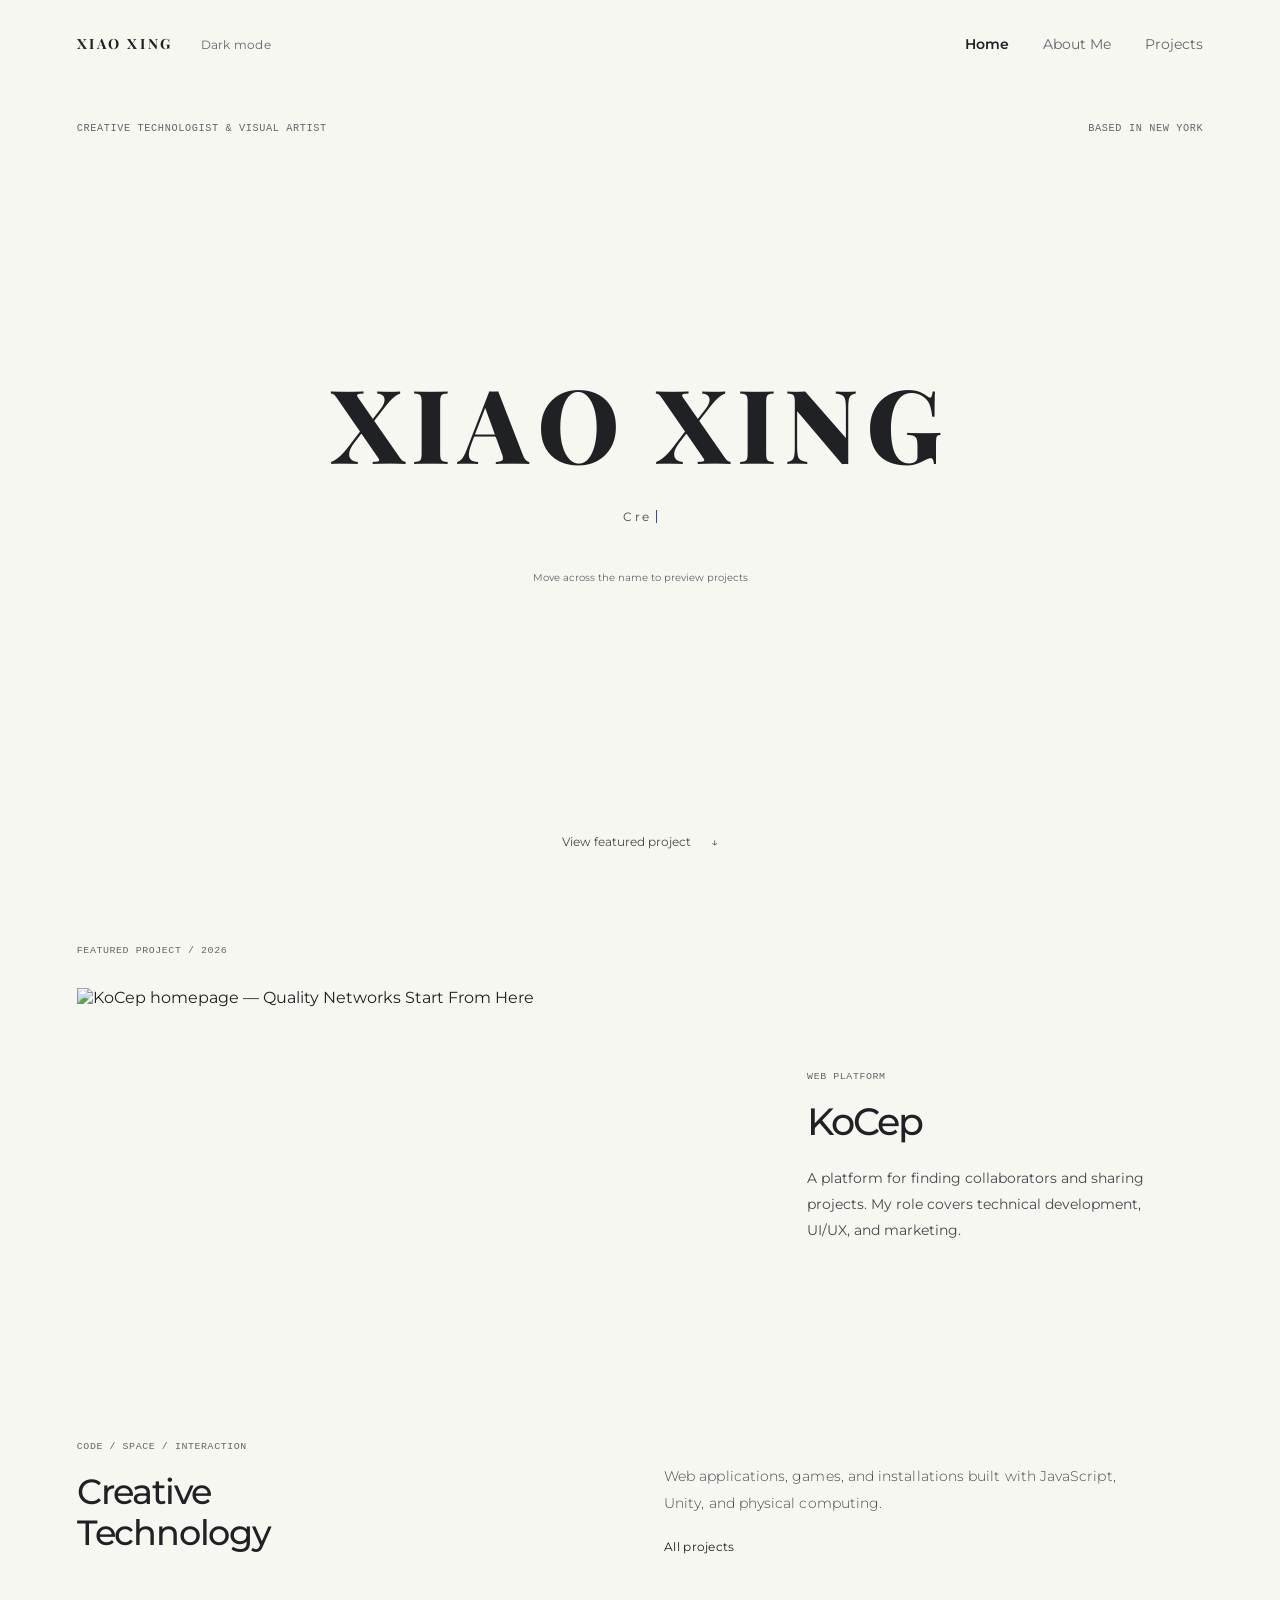
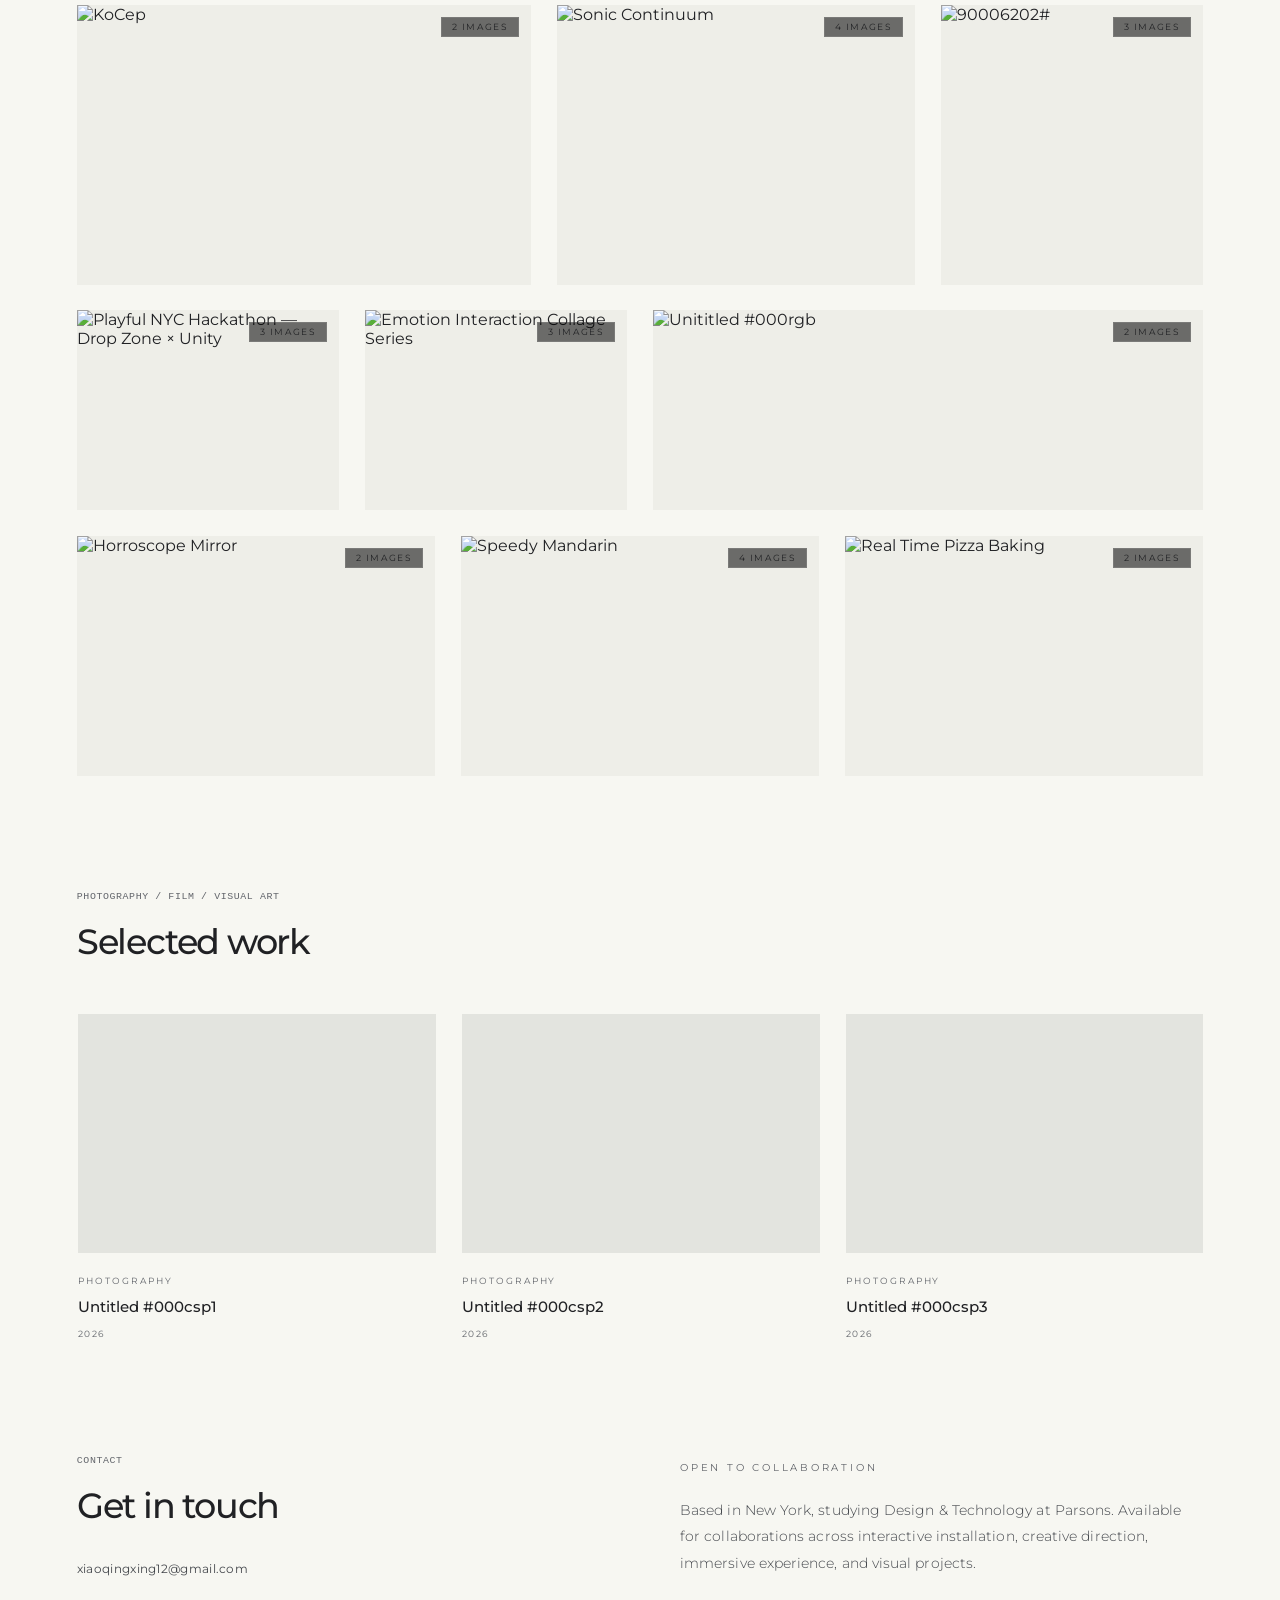
==== commit e7145fca: "new update" ====
--- a/index.html
+++ b/index.html
@@ -12,75 +12,47 @@
   <link rel="stylesheet" href="style.css">
 </head>
 
-<body>
-  <script>if (localStorage.getItem("theme") === "light") { document.body.classList.add("light"); }</script>
+<body class="home-page">
+  <script src="theme.js"></script>
 
-  <nav id="mainNav">
+  <nav id="mainNav" aria-label="Primary navigation">
     <div class="nav-inner">
       <div class="nav-left">
         <a class="logo" href="index.html">XIAO XING</a>
-        <div class="theme-toggle">
-          <span class="theme-toggle-label" id="themeLabel">Dark</span>
-          <label class="theme-switch">
-            <input type="checkbox" id="themeToggle">
-            <span class="theme-slider"></span>
-          </label>
-        </div>
+        <div class="theme-toggle"><button class="theme-button" id="themeToggle" type="button" aria-label="Switch to dark theme" aria-pressed="false">Dark mode</button></div>
       </div>
       <ul>
-        <li><a href="index.html" class="active">Home</a></li>
-        <li><a href="creative-technology.html">Creative Technology</a></li>
-        <li><a href="visual-illustrations.html">Visual Illustrations</a></li>
-        <li><a href="photography-films.html">Photography &amp; Films</a></li>
+        <li><a href="index.html" class="active" aria-current="page">Home</a></li>
+        <li><a href="about.html">About Me</a></li>
+        <li><a href="projects.html">Projects</a></li>
       </ul>
     </div>
   </nav>
 
   <section id="intro">
     <div class="intro-bg"></div>
+    <div class="hero-context"><span>Creative technologist &amp; visual artist</span><span>Based in New York</span></div>
     <div class="intro-inner">
       <div class="hero-title-wrap" id="heroTitleWrap">
         <h1>XIAO XING</h1>
         <h1 class="hero-lens-title" id="heroLensTitle" aria-hidden="true">XIAO XING</h1>
       </div>
       <p class="intro-sub hero-typewriter" id="heroTypewriter"
-        aria-label="Turning memory into interaction.">
-        <span id="heroTypedText">Turning memory into interaction.</span><i aria-hidden="true"></i>
+        aria-label="Creative technology &amp; digital design.">
+        <span id="heroTypedText">Creative technology &amp; digital design.</span><i aria-hidden="true"></i>
       </p>
-      <span class="intro-scroll-hint">scroll</span>
+      <p class="hero-hover-note">Move across the name to preview projects</p>
     </div>
+    <a class="home-next" href="#featured-project">View featured project <span aria-hidden="true">↓</span></a>
   </section>
 
-  <section id="about-split">
-    <div class="about-sticky-left">
-      <span class="about-eyebrow">About</span>
-      <h2 class="about-sticky-title">Creative<br><em>Technologist</em><br>&amp; Visual<br><em>Artist</em></h2>
-      <a href="creative-technology.html" class="about-sticky-cue">
-        <span class="scroll-line"></span>
-        <span class="scroll-label">explore work</span>
-      </a>
-    </div>
-    <div class="about-scroll-right">
-      <div class="about-panel about-panel--bio">
-        <p class="about-bio">
-          I'm Xiao Xing — a creative technologist and visual artist working across code, physical materials, and storytelling. My practice is rooted in deep, abstract thinking and the belief that a project should be felt before it is understood. I work in whatever form the idea demands — immersive installation, interactive web experience, sculpture, photography, film — and I find as much meaning in the process of making as in the finished work.
-        </p>
-        <p class="about-bio">
-         Collaboration is central to how I think. I'm drawn to projects that challenge assumptions, invite hands-on experimentation, and leave room for the unexpected. Whether I'm building with Arduino, writing in JavaScript, or layering plaster by hand, the question is always the same: can this carry genuine feeling? Visual storytelling is what drives everything — the conviction that a project, in any medium, can tell its story through atmosphere alone.
-        </p>
-      </div>
-      <div class="about-panel about-panel--tags">
-        <span class="about-practice-label">Areas of practice</span>
-        <div class="about-tags">
-          <span class="about-tag">Creative Technology</span>
-          <span class="about-tag">Interactive Design</span>
-          <span class="about-tag">Visual Illustration</span>
-          <span class="about-tag">Immersive Experience</span>
-        </div>
-      </div>
-    </div>
+  <section id="featured-project" class="latest-work" aria-labelledby="latest-title">
+    <div class="latest-caption"><span class="section-label">Featured project / 2026</span></div>
+    <a class="kocep-feature" href="project.html?id=kocep">
+      <div class="kocep-art"><img src="assets/kocep-homepage.png" alt="KoCep homepage — Quality Networks Start From Here" width="2994" height="1548" loading="lazy"></div>
+      <div class="kocep-feature-copy"><span class="section-label">Web platform</span><h2 id="latest-title">KoCep</h2><p>A platform for finding collaborators and sharing projects. My role covers technical development, UI/UX, and marketing.</p></div>
+    </a>
   </section>
-
   <section id="creative-tech-feature">
     <div class="ct-header reveal">
       <div class="ct-header-left">
@@ -88,9 +60,8 @@
         <h2>Creative<br><em>Technology</em></h2>
       </div>
       <div class="ct-header-right">
-        <p class="ct-desc">Exploring the intersection of code, interaction, and human experience — through immersive
-          installations, generative systems, and digital works that ask something of the viewer.</p>
-        <a href="creative-technology.html" class="ct-link">View all work <span class="link-line"></span></a>
+        <p class="ct-desc">Web applications, games, and installations built with JavaScript, Unity, and physical computing.</p>
+        <a href="projects.html" class="ct-link">All projects</a>
       </div>
     </div>
     <div class="ct-collage" id="ctCollage"></div>
@@ -98,13 +69,13 @@
 
   <section id="other-featured">
     <div class="hscroll-header reveal">
-      <span class="section-label">Across mediums</span>
-      <h2>Other <em>Highlights</em></h2>
+      <span class="section-label">Photography / Film / Visual art</span>
+      <h2>Selected work</h2>
     </div>
     <div class="loop-strip-outer">
       <div class="loop-fade-left"></div>
       <div class="loop-fade-right"></div>
-      <div class="loop-track-wrap">
+      <div class="loop-track-wrap" tabindex="0" role="region" aria-label="Selected work — scroll horizontally to browse">
         <div class="loop-track" id="loopTrack"></div>
       </div>
     </div>
@@ -114,28 +85,22 @@
     <div class="contact-grid">
       <div class="contact-left reveal">
         <span class="section-label">Contact</span>
-        <h2>Let's <em>create</em><br>together</h2>
+        <h2>Get in touch</h2>
         <a href="mailto:xiaoqingxing12@gmail.com" class="contact-email">xiaoqingxing12@gmail.com</a>
       </div>
       <div class="contact-right reveal">
         <span class="contact-bio-label">Open to collaboration</span>
         <p class="contact-bio">
-          Based in New York, currently studying Creative Technology.
+          Based in New York, studying Design &amp; Technology at Parsons.
           Available for collaborations across interactive installation,
           creative direction, immersive experience, and visual projects.
         </p>
-        <p class="contact-collab">"If it doesn't ask something of the viewer, it isn't finished."</p>
+
       </div>
     </div>
   </section>
 
   <script type="module" src="script.js"></script>
-  <script>
-    const nav = document.getElementById("mainNav");
-    window.addEventListener("scroll", () => {
-      nav.classList.toggle("scrolled", window.scrollY > 80);
-    }, { passive: true });
-  </script>
   <script src="https://cdn.jsdelivr.net/npm/@studio-freight/lenis@1.0.42/dist/lenis.min.js"></script>
   <script src="cursor.js"></script>
 </body>
--- a/style.css
+++ b/style.css
@@ -2422,7 +2422,7 @@
 }
 
 body.light .archive-card-title {
-    color: var(--black);
+    color: var(--white);
 }
 
 body.light .archive-card:hover .archive-card-title,
@@ -2671,13 +2671,12 @@
     overflow-x: auto;
     overscroll-behavior-inline: contain;
     scroll-snap-type: x proximity;
-    scrollbar-width: thin;
-    scrollbar-color: var(--accent) transparent;
+    scrollbar-width: none;
     padding-bottom: 20px;
 }
 
 .loop-track-wrap::-webkit-scrollbar {
-    height: 2px;
+    display: none;
 }
 
 .loop-track-wrap::-webkit-scrollbar-thumb {
@@ -3300,3 +3299,391 @@
     display: none;
     content: none;
 }
+
+/* Clear navigation and a shared editorial rhythm across the portfolio. */
+#mainNav { background: var(--glass); backdrop-filter: blur(20px); border-bottom: 1px solid var(--line); }
+#mainNav .nav-inner { background: none; }
+#mainNav ul { gap: 8px; }
+#mainNav ul a { display: block; padding: 12px 20px; border-radius: 30px; font-size: .7rem; letter-spacing: .08em; }
+#mainNav ul a.active { color: var(--accent); background: var(--accent-lo); }
+#mainNav ul a::after { display: none; }
+#mainNav ul a:hover { background: var(--surface-2); }
+.hero-context { position: absolute; top: 128px; left: var(--pad); right: var(--pad); display: flex; justify-content: space-between; gap: 20px; color: var(--dim); font-size: .64rem; letter-spacing: .12em; text-transform: uppercase; }
+.hero-explore { display: inline-flex; gap: 36px; align-items: center; padding: 16px 24px; margin-top: 35px; border: 1px solid var(--line); border-radius: 40px; font-size: .72rem; transition: background .25s, color .25s; }
+.hero-explore:hover { color: var(--black); background: var(--accent); }
+.latest-work { padding: 36px var(--pad) 100px; }
+.latest-caption { display: flex; justify-content: space-between; gap: 20px; margin-bottom: 24px; }
+.kocep-feature { display: grid; grid-template-columns: 1.2fr 1fr; border: 1px solid var(--line); border-radius: 4px; overflow: hidden; }
+.kocep-art { padding: clamp(16px, 2vw, 32px); background: #fcf6f4; display: flex; align-items: center; justify-content: center; }
+.kocep-art img { width: 100%; height: auto; box-shadow: 0 12px 36px #37343e15; }
+.kocep-feature-copy { padding: clamp(28px, 4vw, 64px); display: flex; flex-direction: column; align-items: flex-start; justify-content: center; background: var(--surface); }
+.kocep-feature-copy h2 { margin: 24px 0; font: 400 clamp(2rem, 3.5vw, 4rem)/1.12 var(--serif); letter-spacing: -.03em; }
+.kocep-feature-copy h2 em { color: var(--accent); }
+.kocep-feature-copy p { color: var(--mid); font-size: .85rem; line-height: 1.9; max-width: 380px; }
+.feature-cta { display: flex; gap: 64px; padding-bottom: 12px; border-bottom: 1px solid var(--accent); margin-top: 36px; font-size: .72rem; }
+.feature-cta span { transition: transform .3s; }
+.kocep-feature:hover .feature-cta span { transform: translate(4px, -4px); }
+.archive-heading h1 { font-size: clamp(3rem, 6vw, 6.5rem); }
+.archive-intro { max-width: 510px; font-size: .88rem; line-height: 1.9; color: var(--mid); margin-top: 28px; }
+.category-nav { background: var(--glass); backdrop-filter: blur(16px); border-block: 1px solid var(--line); gap: 16px; }
+.category-nav .filter-btns { gap: 8px; flex-wrap: wrap; }
+.category-nav .filter-btn { white-space: normal; border: 1px solid var(--line); padding: 12px 18px; border-radius: 24px; letter-spacing: .02em; line-height: 1.4; }
+.category-nav .filter-btn.active { background: var(--accent); border-color: var(--accent); color: var(--black); }
+.about-page { padding-top: 100px; }
+.about-page #about-split { scroll-margin-top: 110px; }
+@media (max-width: 760px) {
+  #mainNav { height: 112px; }
+  #mainNav .nav-inner { flex-wrap: wrap; gap: 10px; }
+  #mainNav .nav-left { width: 100%; justify-content: space-between; }
+  #mainNav .menu-toggle { display: none; }
+  #mainNav ul { position: static; inset: auto; width: 100%; padding: 0; flex-direction: row; justify-content: space-between; opacity: 1; visibility: visible; transform: none; background: transparent; }
+  #mainNav ul li { border: 0; }
+  #mainNav ul a { font: 500 .68rem var(--sans); padding: 10px 16px; text-transform: uppercase; color: var(--white); }
+  .hero-context { top: 142px; font-size: .55rem; }
+  .hero-context span:last-child { text-align: right; }
+  .kocep-feature { grid-template-columns: 1fr; }
+  .kocep-art { padding: 16px; }
+  .latest-caption { flex-wrap: wrap; }
+  .latest-work { padding-bottom: 50px; }
+  .category-nav { top: 112px; padding-block: 14px; position: sticky; }
+  .category-nav .filter-btns { overflow: visible; display: grid; grid-template-columns: 1fr 1fr; }
+  .category-nav .filter-btn { font-size: .62rem; padding: 10px 12px; }
+  .page-hero { padding-top: 162px; }
+  .about-page { padding-top: 132px; }
+  .detail-main { padding-top: 150px; }
+}
+.theme-switch input { position: absolute; inset: 0; width: 100%; height: 100%; }
+.theme-switch input:focus-visible + .theme-slider { outline: 2px solid var(--accent); outline-offset: 5px; }
+.category-nav { height: auto; min-height: 64px; padding-block: 12px; top: 88px; overflow: visible; }
+@media (max-width: 760px) {
+  .gallery-nav { top: 112px; }
+  .category-nav { top: 112px; min-height: 116px; }
+}
+
+.resume-actions { display: flex; flex-wrap: wrap; gap: 12px; margin-top: 28px; }
+.resume-actions a { display: inline-flex; align-items: center; gap: 18px; padding: 14px 18px; border: 1px solid var(--line); border-radius: 28px; font-size: .72rem; }
+.resume-actions a:first-child { background: var(--accent); color: var(--black); border-color: var(--accent); }
+.resume-actions a:hover { box-shadow: 0 0 0 2px var(--accent-lo); }
+.resume-section { padding: 40px var(--pad) 100px; display: grid; grid-template-columns: 1fr 1.2fr; gap: clamp(32px, 7vw, 110px); }
+.resume-heading h2 { margin-top: 22px; font: 400 clamp(2rem, 3.5vw, 3.6rem)/1.16 var(--serif); }
+.resume-heading h2 em { color: var(--accent); }
+.resume-content h3 { margin: 38px 0 22px; font-size: .7rem; font-weight: 500; text-transform: uppercase; letter-spacing: .16em; color: var(--accent); }
+.resume-content h3:first-child { margin-top: 0; }
+.resume-entry { padding: 22px 0; border-top: 1px solid var(--line); }
+.resume-date { font-size: .68rem; color: var(--dim); }
+.resume-entry h4 { font-size: .95rem; font-weight: 500; line-height: 1.5; margin: 10px 0; }
+.resume-entry p, .resume-skills { color: var(--mid); font-size: .82rem; line-height: 1.9; }
+.resume-skills + .resume-skills { margin-top: 16px; }
+@media (max-width: 760px) { .resume-section { grid-template-columns: 1fr; padding-bottom: 50px; } }
+
+/* Portfolio interface: neutral surfaces, typographic controls, image-led work. */
+:root {
+    --black: #141516;
+    --white: #f0f0ed;
+    --surface: #1c1d1f;
+    --surface-2: #282a2d;
+    --dim: #a3a6aa;
+    --mid: #c9cbce;
+    --accent: #aebeff;
+    --accent-lo: rgba(174,190,255,.08);
+    --line: #383a3e;
+    --glass: rgba(20,21,22,.97);
+    --shadow: none;
+}
+body.light {
+    --black: #f7f7f2;
+    --white: #202124;
+    --surface: #eeeee8;
+    --surface-2: #e3e4df;
+    --dim: #62656b;
+    --mid: #45484d;
+    --accent: #304bb0;
+    --accent-lo: rgba(48,75,176,.06);
+    --line: #d3d4ce;
+    --glass: rgba(247,247,242,.97);
+    --shadow: none;
+    color-scheme: light;
+}
+body { background: var(--black); color-scheme: dark; }
+body.light { background: var(--black); }
+body .intro-bg, body.light .intro-bg { background: none; mask-image: none; -webkit-mask-image: none; }
+#intro::after, .intro-bg::after { display: none; }
+#intro { height: 94svh; min-height: 650px; }
+.intro-inner h1 { text-shadow: none; }
+#mainNav { backdrop-filter: none; }
+#mainNav ul { gap: 32px; }
+#mainNav ul a { border-radius: 0; padding: 13px 0; border-bottom: 1px solid transparent; font-size: .76rem; letter-spacing: .025em; }
+#mainNav ul a.active, #mainNav ul a:hover { color: var(--white); background: transparent; border-bottom-color: var(--white); }
+.theme-toggle { border-left: 1px solid var(--line); }
+.theme-button { border: 0; border-radius: 0; background: transparent; color: var(--mid); font: 400 .7rem var(--sans); letter-spacing: .02em; min-height: 44px; padding: 8px 0; text-decoration: underline; text-decoration-color: var(--line); text-underline-offset: 5px; }
+.theme-button:hover { color: var(--white); text-decoration-color: currentColor; }
+.hero-explore, .hero-explore:hover { border: 0; border-bottom: 1px solid var(--white); border-radius: 0; padding: 12px 0; color: var(--white); background: transparent; font-size: .76rem; }
+.hero-explore:hover span { transform: translate(3px,-3px); }
+.hero-explore span { transition: transform .2s; }
+.hero-footnote { position: absolute; bottom: 30px; inset-inline: var(--pad); display: flex; justify-content: space-between; gap: 24px; font: 400 .65rem/1.6 var(--sans); color: var(--dim); }
+.hero-footnote a { color: var(--white); }
+.hero-context, .section-label, .about-eyebrow, .page-hero-sub, .gallery-count-label, .archive-card-category, .archive-card-year, .resume-date { font-family: 'SFMono-Regular', Consolas, monospace; letter-spacing: .06em; }
+.section-label, .about-eyebrow { color: var(--dim); }
+.latest-work { padding-top: 30px; }
+.latest-caption { border-top: 1px solid var(--line); padding-top: 20px; }
+.kocep-feature { grid-template-columns: 1.65fr 1fr; gap: clamp(28px, 5vw, 76px); border: 0; border-radius: 0; overflow: visible; }
+.kocep-art { padding: 0; background: transparent; }
+.kocep-art img { box-shadow: none; }
+.kocep-feature-copy { padding: 24px 0; background: transparent; }
+.kocep-feature-copy h2 { font: 500 clamp(2.4rem,5vw,5rem)/1.05 var(--sans); letter-spacing: -.05em; }
+.feature-cta { border-bottom-color: var(--white); }
+.ct-header h2, .hscroll-header h2, .contact-left h2, .page-hero h1, .resume-heading h2, .about-sticky-title { font-family: var(--sans); font-weight: 500; letter-spacing: -.05em; line-height: 1.1; }
+.ct-header h2 em, .hscroll-header h2 em, .contact-left h2 em, .page-hero h1 em, .resume-heading h2 em, .about-sticky-title em { font-style: normal; color: inherit; }
+.archive-heading { padding-bottom: 50px; }
+.archive-heading h1 { font-size: clamp(3.5rem,7vw,7rem); }
+.archive-intro { max-width: 620px; }
+.gallery-nav, body.light .gallery-nav { background: var(--black); backdrop-filter: none; }
+.filter-btn, .category-nav .filter-btn { border: 0; border-bottom: 2px solid transparent; border-radius: 0; background: transparent; color: var(--dim); padding: 14px 0; font-size: .7rem; text-transform: none; letter-spacing: 0; box-shadow: none; }
+.filter-btn.active, .category-nav .filter-btn.active, .filter-btn:hover, .category-nav .filter-btn:hover { color: var(--white); background: transparent; border-bottom-color: var(--white); }
+.filter-btns, .category-nav .filter-btns { gap: clamp(18px, 3vw, 40px); }
+.category-nav { padding-block: 0; border-block: 1px solid var(--line); }
+.archive-card-media, .collage-card, .hcard-img, .gallery-main { border-radius: 0; box-shadow: none; }
+.archive-card:hover .archive-card-media img { transform: scale(1.025); }
+.archive-card-title { font-family: var(--sans); font-weight: 500; letter-spacing: -.025em; }
+.about-tag { border: 0; border-bottom: 1px solid var(--line); border-radius: 0; background: transparent; padding: 12px 0; }
+.about-tags { column-gap: 28px; }
+.resume-actions { gap: 24px; }
+.resume-actions a, .resume-actions a:first-child, .resume-actions a:hover { background: transparent; color: var(--white); border: 0; border-bottom: 1px solid var(--white); border-radius: 0; padding: 12px 0; box-shadow: none; }
+.detail-experience, .detail-experience:hover { border-radius: 0; background: transparent; color: var(--white); border: 0; border-bottom: 1px solid var(--white); padding: 16px 0; box-shadow: none; }
+.gal-nav { border-radius: 0; }
+.resume-content h3, .resume-heading h2 em { color: var(--white); }
+@media (max-width: 760px) {
+    #intro { height: 90svh; min-height: 620px; }
+    #mainNav .nav-inner { gap: 0; }
+    #mainNav ul { gap: 24px; }
+    #mainNav ul a { padding: 10px 0; font-size: .72rem; }
+    .theme-toggle { padding-left: 18px; }
+    .theme-button { min-height: 36px; font-size: .64rem; }
+    .hero-context { top: 142px; font-size: .58rem; letter-spacing: .02em; }
+    .hero-footnote { bottom: 24px; justify-content: flex-end; }
+    .hover-instruction { display: none; }
+    .kocep-feature { grid-template-columns: 1fr; gap: 8px; }
+    .kocep-art { padding: 0; }
+    .kocep-feature-copy { padding-top: 20px; }
+    .category-nav { min-height: 108px; }
+    .category-nav .filter-btns { gap: 0 20px; }
+    .category-nav .filter-btn { padding: 12px 0; text-align: left; font-size: .67rem; }
+    .archive-heading { padding-bottom: 36px; }
+}
+.hero-lens-title { transform: none; }
+.hero-lens-title .char { transition: none !important; }
+.hcard, .related-thumb { border-radius: 0; }
+.hero-lens-title .char { transform: none !important; }
+
+/* Content links without decorative rules or arrows. */
+.resume-actions a, .resume-actions a:first-child, .resume-actions a:hover,
+.detail-experience, .detail-experience:hover { border-bottom: 0; }
+.detail-experience::after, .detail-link::after { display: none; }
+.ct-link, .detail-link, .detail-experience { letter-spacing: .025em; text-transform: none; font-size: .78rem; }
+.ct-link:hover, .detail-link:hover { color: var(--mid); }
+.kocep-feature:hover h2 { color: var(--mid); }
+.loop-track-wrap:focus-visible { outline: 1px solid var(--dim); outline-offset: 4px; }
+
+/* Compact proportions and navigation integrated with the page. */
+#mainNav, #mainNav.scrolled, body.light #mainNav.scrolled {
+    height: 64px;
+    background: var(--black);
+    border: 0;
+    box-shadow: none;
+    backdrop-filter: none;
+    -webkit-backdrop-filter: none;
+}
+#mainNav .logo { font-size: .72rem; letter-spacing: .22em; }
+#mainNav .nav-left { gap: 24px; }
+#mainNav .theme-toggle { border: 0; padding: 0; }
+#mainNav .theme-button { font-size: .66rem; text-decoration: none; color: var(--dim); }
+#mainNav ul { gap: 28px; }
+#mainNav ul a, #mainNav ul a.active, #mainNav ul a:hover {
+    padding: 12px 0;
+    border: 0;
+    background: transparent;
+    font-size: .73rem;
+    letter-spacing: 0;
+    text-transform: none;
+}
+#mainNav ul a { color: var(--dim); }
+#mainNav ul a.active { color: var(--white); font-weight: 600; }
+#mainNav ul a:hover { color: var(--white); }
+#intro { height: 78svh; min-height: 540px; }
+.intro-inner h1 { font-size: clamp(3rem, 8vw, 7rem); letter-spacing: .075em; }
+.hero-context { top: 100px; }
+.hero-typewriter { margin-top: 24px; font-size: .76rem; }
+.hero-footnote { bottom: 24px; }
+.page-hero { padding: 124px var(--pad) 30px; }
+.page-hero h1, .archive-heading h1 { font-size: clamp(2rem, 3.8vw, 3.5rem); line-height: 1.15; letter-spacing: -.035em; }
+.archive-intro { margin-top: 18px; max-width: 580px; font-size: .84rem; }
+.ct-header-left h2, .hscroll-header h2, .contact-left h2,
+.about-sticky-title, .resume-heading h2 { font-size: clamp(1.7rem, 2.7vw, 2.6rem); line-height: 1.18; letter-spacing: -.035em; font-weight: 500; }
+.kocep-feature-copy h2 { font-size: clamp(1.9rem, 3vw, 2.8rem); margin: 16px 0; }
+.detail-title-block h1 { font-size: clamp(2rem, 3.8vw, 3.5rem); line-height: 1.15; }
+.detail-main { padding-top: 104px; }
+.about-page { padding-top: 64px; }
+.about-page #about-split { padding-top: 64px; padding-bottom: 72px; }
+#creative-tech-feature { padding-top: 56px; }
+.ct-header { padding-bottom: 32px; }
+.latest-work { padding-bottom: 56px; }
+.gallery-nav, .category-nav, body.light .gallery-nav {
+    position: relative;
+    top: auto;
+    height: auto;
+    min-height: 44px;
+    border: 0;
+    padding-block: 4px;
+    background: transparent;
+    backdrop-filter: none;
+    -webkit-backdrop-filter: none;
+}
+.filter-btn, .filter-btn.active, .filter-btn:hover,
+.category-nav .filter-btn, .category-nav .filter-btn.active, .category-nav .filter-btn:hover {
+    border: 0;
+    padding: 10px 0;
+}
+.filter-btn.active, .category-nav .filter-btn.active { font-weight: 600; }
+.archive-grid { padding-top: 28px; }
+@media (max-width: 760px) {
+    #mainNav, #mainNav.scrolled, body.light #mainNav.scrolled { height: 84px; }
+    #mainNav .nav-inner { gap: 0; }
+    #mainNav .logo { font-size: .68rem; }
+    #mainNav .theme-button { min-height: 30px; }
+    #mainNav ul a, #mainNav ul a.active, #mainNav ul a:hover { padding: 9px 0; font-size: .7rem; }
+    #intro { height: 72svh; min-height: 480px; }
+    .intro-inner h1 { font-size: clamp(2.5rem, 11.5vw, 4.6rem); letter-spacing: .045em; }
+    .hero-context { top: 112px; font-size: .55rem; }
+    .hero-typewriter { font-size: .66rem; }
+    .page-hero { padding-top: 118px; padding-bottom: 22px; }
+    .category-nav { min-height: 80px; }
+    .category-nav .filter-btns { gap: 0 20px; }
+    .category-nav .filter-btn { font-size: .65rem; }
+    .archive-grid { padding-top: 24px; }
+    .about-page { padding-top: 84px; }
+    .about-page #about-split { padding-top: 34px; padding-bottom: 48px; }
+    .detail-main { padding-top: 112px; }
+}
+
+/* Header proportions follow scroll, with a modest change in text size. */
+#mainNav, #mainNav.scrolled, body.light #mainNav.scrolled {
+    --nav-progress: 0;
+    height: calc(88px - 28px * var(--nav-progress));
+    transition: background-color .2s;
+}
+#mainNav .nav-left { gap: calc(28px - 4px * var(--nav-progress)); }
+#mainNav .logo {
+    font-size: calc(.88rem - .08rem * var(--nav-progress));
+    letter-spacing: .18em;
+}
+#mainNav ul { gap: calc(34px - 6px * var(--nav-progress)); }
+#mainNav ul a, #mainNav ul a.active, #mainNav ul a:hover {
+    font-size: calc(.9rem - .1rem * var(--nav-progress));
+    line-height: 1.4;
+    padding: 12px 0;
+}
+#mainNav .theme-button { font-size: calc(.78rem - .04rem * var(--nav-progress)); }
+@media (max-width: 760px) {
+    #mainNav, #mainNav.scrolled, body.light #mainNav.scrolled {
+        height: calc(100px - 18px * var(--nav-progress));
+    }
+    #mainNav .logo { font-size: calc(.8rem - .04rem * var(--nav-progress)); }
+    #mainNav .theme-button { font-size: .72rem; }
+    #mainNav ul a, #mainNav ul a.active, #mainNav ul a:hover {
+        font-size: calc(.82rem - .04rem * var(--nav-progress));
+        padding: 8px 0;
+    }
+}
+
+/* Home is a continuous canvas, with one spacing rhythm between bodies of work. */
+.home-page {
+    --home-gap: clamp(88px, 9vw, 144px);
+    --home-heading-gap: clamp(36px, 4vw, 60px);
+    --home-card-gap: clamp(16px, 2vw, 30px);
+    --pad: clamp(24px, 6vw, 104px);
+}
+.home-page #intro {
+    height: auto;
+    min-height: 100svh;
+    padding: 120px var(--pad) 36px;
+    display: grid;
+    grid-template-rows: auto 1fr auto;
+    gap: clamp(36px, 6svh, 72px);
+}
+.home-page .intro-bg { pointer-events: none; }
+.home-page .home-next {
+    position: relative;
+    z-index: 2;
+    justify-self: center;
+    display: inline-flex;
+    align-items: center;
+    gap: 20px;
+    min-height: 44px;
+    font-size: .72rem;
+    color: var(--mid);
+}
+.home-page .home-next:hover { color: var(--white); }
+.home-page .home-next:focus-visible { outline: 2px solid var(--accent); outline-offset: 6px; }
+.home-page .intro-inner { position: relative; top: auto; align-self: center; min-width: 0; width: 100%; padding: 0; transform: none; opacity: 1; }
+.home-page .hero-context { position: static; line-height: 1.7; }
+.home-page .hero-typewriter { margin-top: 32px; min-height: 3.8em; }
+.hero-hover-note { margin-top: 18px; color: var(--dim); font-size: .65rem; line-height: 1.6; }
+.home-page .latest-work { padding: clamp(32px, 5svh, 64px) var(--pad) 0; scroll-margin-top: 100px; }
+.home-page .latest-caption { border: 0; padding: 0; margin-bottom: 32px; }
+.home-page #creative-tech-feature, .home-page #other-featured { padding-top: var(--home-gap); }
+.home-page .ct-header, .home-page .hscroll-header { padding-bottom: var(--home-heading-gap); }
+.home-page .section-label { margin-bottom: 20px; }
+.home-page .latest-caption .section-label { margin-bottom: 0; }
+.home-page .ct-collage, .home-page .loop-track { gap: var(--home-card-gap); }
+.home-page .ct-desc { max-width: 460px; }
+.home-page .kocep-feature { column-gap: clamp(40px, 6vw, 96px); }
+.home-page .kocep-feature-copy { padding-block: 32px; }
+.home-page .kocep-feature-copy .section-label { margin-bottom: 0; }
+.home-page .kocep-feature-copy h2 { margin-block: 20px 24px; }
+.home-page .ct-header { align-items: end; }
+.home-page #contact { padding: var(--home-gap) var(--pad) clamp(80px, 8vw, 128px); background: transparent; }
+.home-page #contact::before, .home-page #contact::after { display: none; }
+.home-page .hcard, .home-page .hcard-info { background: transparent; border: 0; box-shadow: none; }
+.home-page .hcard-info { padding: 22px 0 0; gap: 10px; }
+.home-page .hcard-title { font-family: var(--sans); font-size: .95rem; font-weight: 500; line-height: 1.4; }
+.home-page .hcard-cat, .home-page .contact-bio-label { color: var(--dim); }
+.home-page .loop-fade-left, .home-page .loop-fade-right { display: none; }
+.home-page .loop-track-wrap { padding-bottom: 0; }
+.home-page .contact-email { text-transform: none; letter-spacing: .025em; }
+.home-page .contact-email::after { display: none; }
+.home-page .reveal, .home-page .collage-card.reveal { opacity: 1; transform: none; }
+@media (max-width: 760px) {
+    .home-page { --home-gap: 80px; --home-heading-gap: 32px; --home-card-gap: 16px; }
+    .home-page #intro { min-height: 100svh; padding: 128px var(--pad) 24px; gap: 32px; }
+    .home-page .hero-context { gap: 24px; }
+    .home-page .hero-context span:first-child { max-width: 190px; }
+    .home-page .kocep-feature { row-gap: 28px; }
+    .home-page .kocep-feature-copy { padding-top: 0; }
+    .hero-hover-note { display: none; }
+    .home-page .ct-header { gap: 28px; }
+    .home-page .latest-caption { margin-bottom: 28px; }
+    .home-page .kocep-feature-copy { padding-bottom: 0; }
+    .home-page #contact { padding-bottom: 72px; }
+    .home-page .contact-grid { gap: 44px; }
+}
+
+/* Keep work readable between phone, tablet, and wide desktop sizes. */
+.home-page .kocep-feature > *, .home-page .ct-header > *, .home-page .contact-grid > * { min-width: 0; }
+.home-page .contact-email { overflow-wrap: anywhere; }
+.home-page .loop-track { padding-left: var(--pad); }
+.home-page .hcard { flex-basis: clamp(240px, 28vw, 420px); }
+@media (min-width: 761px) and (max-width: 1100px) {
+    .home-page .kocep-feature { grid-template-columns: 1.2fr 1fr; gap: 32px; }
+    .home-page .ct-collage { grid-template-columns: repeat(3, minmax(0, 1fr)); grid-template-rows: none; grid-auto-rows: clamp(180px, 24vw, 260px); }
+    .home-page .collage-card[data-slot] { display: block; grid-column: auto; grid-row: auto; }
+}
+@media (max-width: 760px) {
+    .home-page .ct-collage { grid-template-columns: repeat(2, minmax(0, 1fr)); grid-template-rows: none; grid-auto-rows: clamp(160px, 36vw, 260px); }
+    .home-page .collage-card[data-slot] { display: block; grid-column: auto; grid-row: auto; }
+    .home-page .collage-card[data-slot="1"] { grid-column: 1 / -1; }
+    .home-page .hcard { flex-basis: min(80vw, 360px); }
+}
+@media (max-width: 380px) {
+    .home-page .intro-inner h1 { font-size: 10.5vw; }
+    .home-page .hero-context { font-size: .5rem; gap: 16px; }
+}
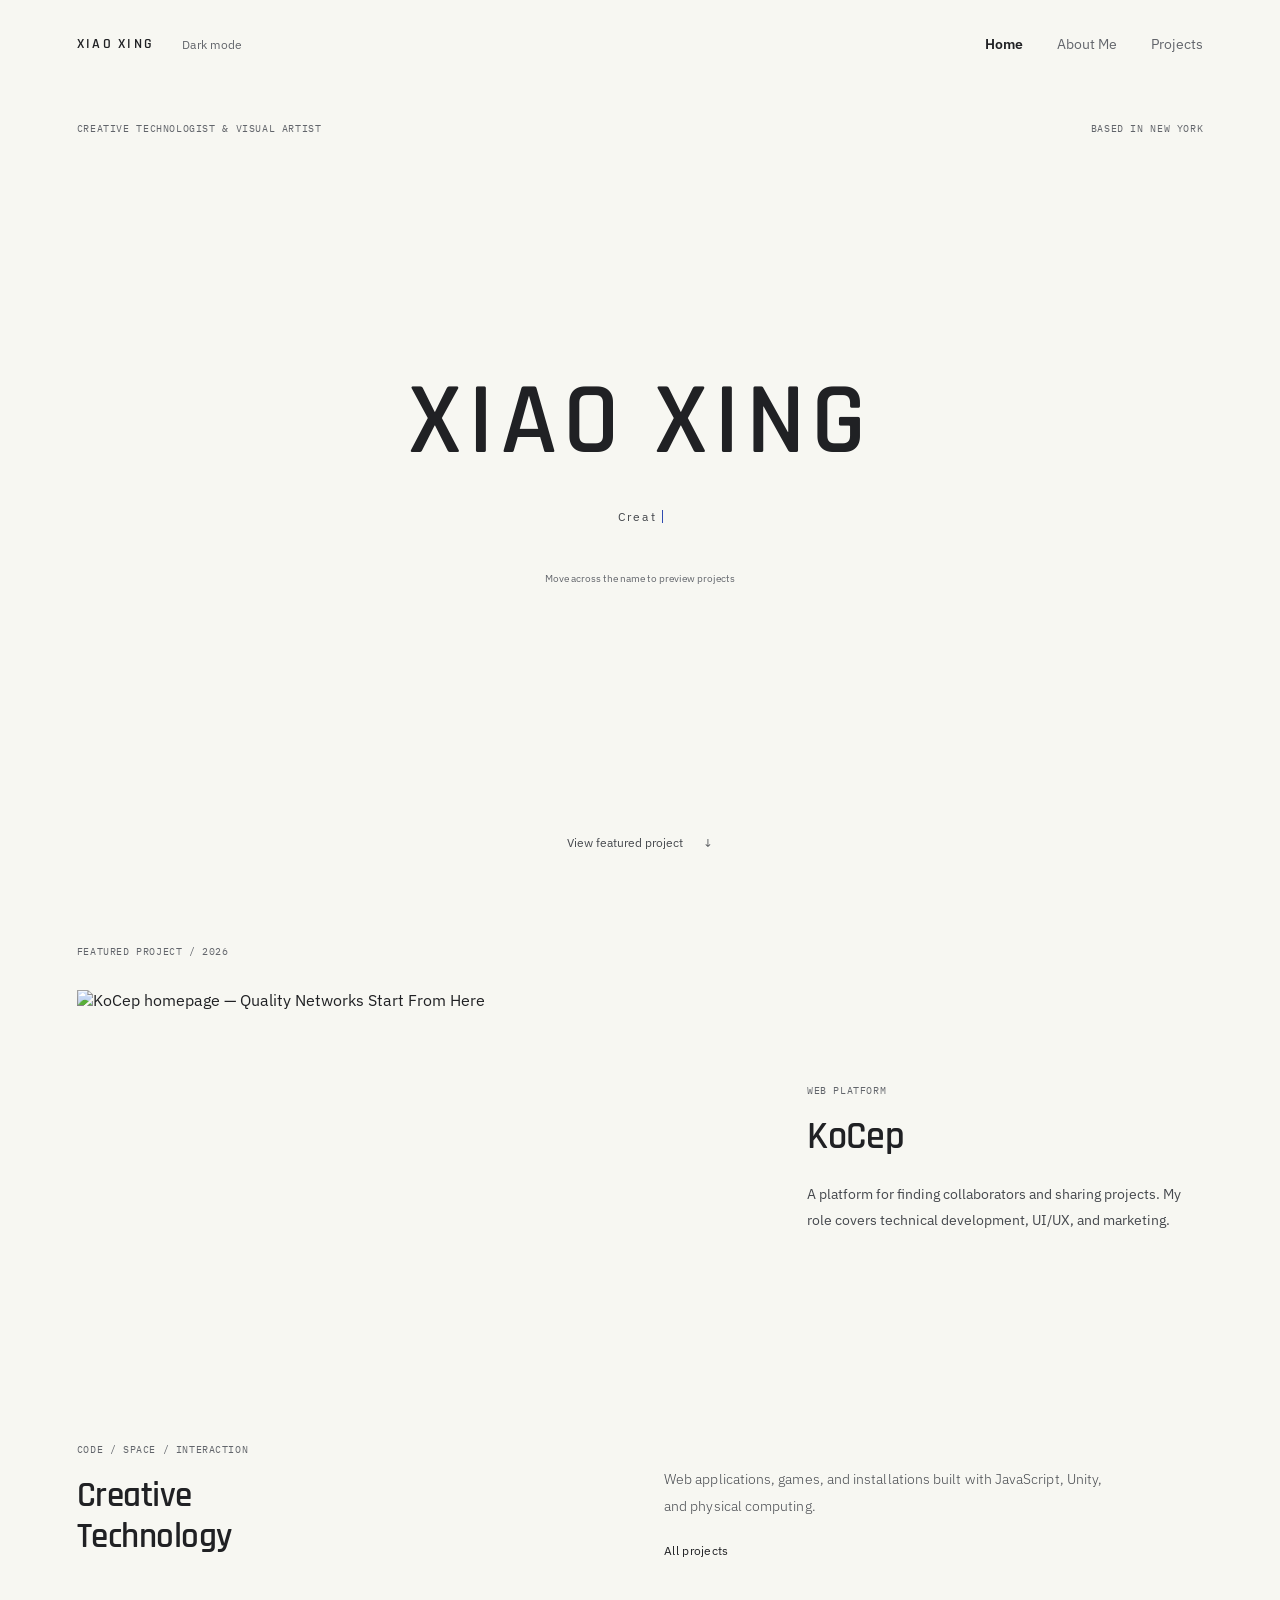
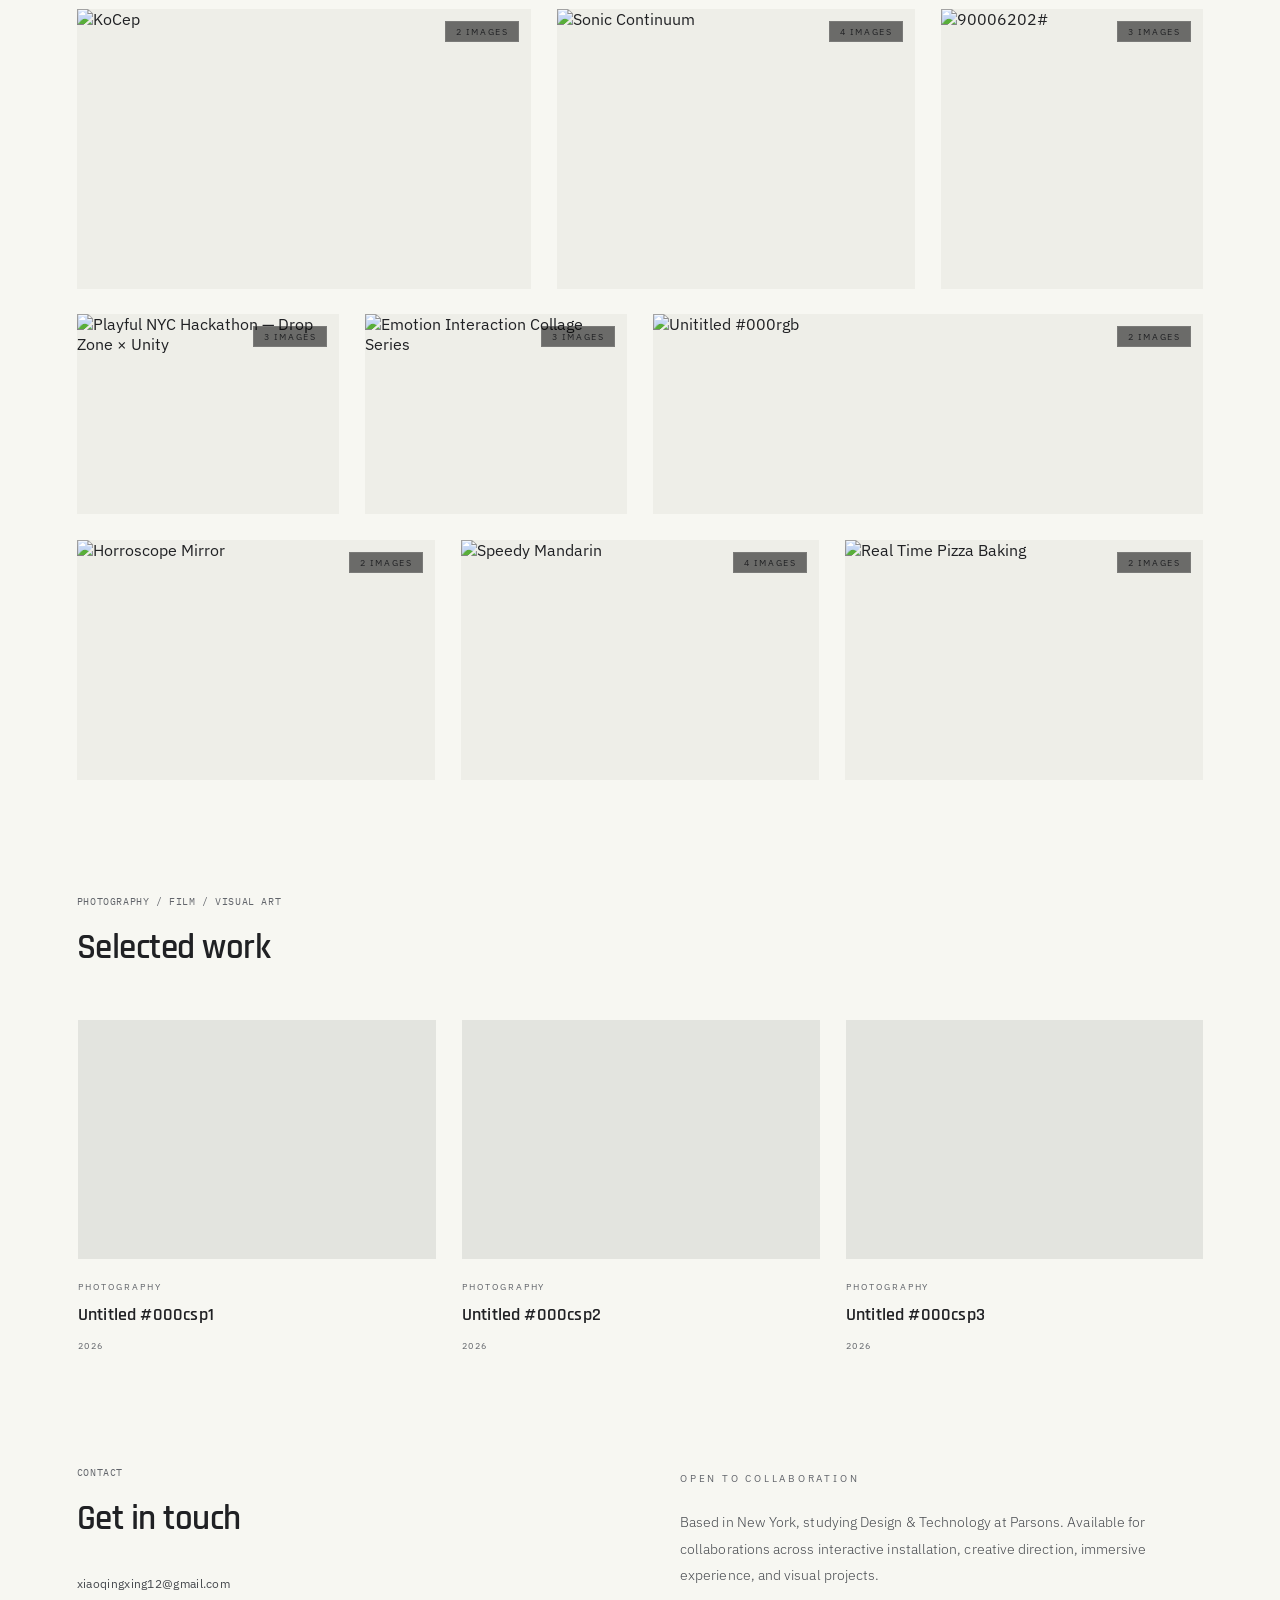
==== commit baa74003: "interface" ====
--- a/index.html
+++ b/index.html
@@ -7,7 +7,7 @@
   <title>XIAO XING</title>
   <link rel="icon" type="image/svg+xml" href="favicon.svg">
   <link
-    href="https://fonts.googleapis.com/css2?family=Playfair+Display:ital,wght@0,400;0,700;1,400;1,700&family=Montserrat:wght@300;400;500;600&display=swap"
+    href="https://fonts.googleapis.com/css2?family=Rajdhani:wght@400;500;600;700&amp;family=IBM+Plex+Sans:wght@300;400;500;600&amp;family=IBM+Plex+Mono:wght@400;500&amp;display=swap"
     rel="stylesheet">
   <link rel="stylesheet" href="style.css">
 </head>
@@ -49,7 +49,7 @@
   <section id="featured-project" class="latest-work" aria-labelledby="latest-title">
     <div class="latest-caption"><span class="section-label">Featured project / 2026</span></div>
     <a class="kocep-feature" href="project.html?id=kocep">
-      <div class="kocep-art"><img src="assets/kocep-homepage.png" alt="KoCep homepage — Quality Networks Start From Here" width="2994" height="1548" loading="lazy"></div>
+      <div class="kocep-art"><img src="https://res.cloudinary.com/dilcfjytt/image/upload/v1790817089/Kocep.png" alt="KoCep homepage — Quality Networks Start From Here" width="2994" height="1548" loading="lazy"></div>
       <div class="kocep-feature-copy"><span class="section-label">Web platform</span><h2 id="latest-title">KoCep</h2><p>A platform for finding collaborators and sharing projects. My role covers technical development, UI/UX, and marketing.</p></div>
     </a>
   </section>
--- a/style.css
+++ b/style.css
@@ -15,8 +15,9 @@
     --mid: rgba(255, 255, 255, 0.76);
     --accent: #c8ff47;
     --accent-lo: rgba(200, 255, 71, 0.12);
-    --serif: 'Playfair Display', serif;
-    --sans: 'Montserrat', sans-serif;
+    --display: 'Rajdhani', 'Arial Narrow', sans-serif;
+    --sans: 'IBM Plex Sans', Arial, sans-serif;
+    --mono: 'IBM Plex Mono', Consolas, monospace;
     --ease: cubic-bezier(0.16, 1, 0.3, 1);
     --ease2: cubic-bezier(0.45, 0, 0.55, 1);
     --pad: 80px;
@@ -119,7 +120,7 @@
 }
 
 .logo {
-    font-family: var(--serif);
+    font-family: var(--display);
     font-size: .92rem;
     font-weight: 400;
     letter-spacing: .48em;
@@ -269,7 +270,7 @@
 }
 
 .intro-inner h1 {
-    font-family: var(--serif);
+    font-family: var(--display);
     font-size: clamp(4.5rem, 10vw, 12rem);
     font-weight: 800;
     font-style: normal;
@@ -367,7 +368,7 @@
 }
 
 .about-sticky-title {
-    font-family: var(--serif);
+    font-family: var(--display);
     font-size: clamp(2.4rem, 3.8vw, 4.2rem);
     font-weight: 700;
     line-height: 1.14;
@@ -474,7 +475,7 @@
 }
 
 .about-closing-text {
-    font-family: var(--serif);
+    font-family: var(--display);
     font-size: clamp(1.6rem, 2.8vw, 2.8rem);
     font-weight: 700;
     color: rgba(255, 255, 255, 0.22);
@@ -516,7 +517,7 @@
 }
 
 .ct-header-left h2 {
-    font-family: var(--serif);
+    font-family: var(--display);
     font-size: clamp(2.2rem, 4vw, 4.6rem);
     font-weight: 700;
     line-height: 1.05;
@@ -679,7 +680,7 @@
 }
 
 .collage-title {
-    font-family: var(--serif);
+    font-family: var(--display);
     font-size: 1rem;
     font-style: normal;
     font-weight: 700;
@@ -734,7 +735,7 @@
 }
 
 .hscroll-header h2 {
-    font-family: var(--serif);
+    font-family: var(--display);
     font-size: clamp(2rem, 3.4vw, 3.8rem);
     font-weight: 700;
     line-height: 1.05;
@@ -854,7 +855,7 @@
 }
 
 .hcard-title {
-    font-family: var(--serif);
+    font-family: var(--display);
     font-size: 1rem;
     font-weight: 700;
     font-style: normal;
@@ -911,7 +912,7 @@
 }
 
 .contact-left h2 {
-    font-family: var(--serif);
+    font-family: var(--display);
     font-size: clamp(2.4rem, 4.6vw, 5rem);
     font-weight: 700;
     line-height: .96;
@@ -985,7 +986,7 @@
     letter-spacing: .04em;
     color: rgba(255, 255, 255, 0.35);
     line-height: 1.7;
-    font-family: var(--serif);
+    font-family: var(--display);
     font-style: italic;
 }
 
@@ -1009,7 +1010,7 @@
 }
 
 .page-hero h1 {
-    font-family: var(--serif);
+    font-family: var(--display);
     font-size: clamp(3rem, 5.8vw, 7rem);
     font-weight: 800;
     line-height: .95;
@@ -1110,7 +1111,7 @@
 }
 
 .year-marker-num {
-    font-family: var(--serif);
+    font-family: var(--display);
     font-size: 4.5rem;
     font-weight: 800;
     font-style: normal;
@@ -1288,7 +1289,7 @@
 }
 
 .project-title {
-    font-family: var(--serif);
+    font-family: var(--display);
     font-size: clamp(.96rem, 1.2vw, 1.36rem);
     font-weight: 700;
     font-style: normal;
@@ -1421,7 +1422,7 @@
 }
 
 .detail-title-block h1 {
-    font-family: var(--serif);
+    font-family: var(--display);
     font-size: clamp(2.6rem, 5vw, 6.5rem);
     font-weight: 800;
     font-style: normal;
@@ -1437,7 +1438,7 @@
 }
 
 .detail-year {
-    font-family: var(--serif);
+    font-family: var(--display);
     font-size: 1.7rem;
     font-weight: 700;
     font-style: normal;
@@ -1685,7 +1686,7 @@
 }
 
 .related-title {
-    font-family: var(--serif);
+    font-family: var(--display);
     font-size: .9rem;
     font-style: normal;
     font-weight: 700;
@@ -2229,7 +2230,7 @@
 
 .gal-postcard-title {
     display: block;
-    font-family: var(--serif);
+    font-family: var(--display);
     font-size: 12px;
     line-height: 1.3;
     color: var(--white);
@@ -2375,7 +2376,7 @@
 
 .archive-card-title {
     margin-top: 6px;
-    font-family: var(--serif);
+    font-family: var(--display);
     font-size: clamp(1rem, 1.35vw, 1.4rem);
     font-weight: 700;
     line-height: 1.18;
@@ -2622,7 +2623,7 @@
     border-bottom: 1px solid var(--line);
     border-radius: 0;
     color: var(--mid);
-    font-family: var(--serif);
+    font-family: var(--display);
     font-size: clamp(1rem, 1.5vw, 1.35rem);
     font-weight: 700;
     letter-spacing: .01em;
@@ -3184,7 +3185,7 @@
     nav a:not(.logo) {
         display: block;
         padding: 20px 0;
-        font-family: var(--serif);
+        font-family: var(--display);
         font-size: clamp(1.45rem, 6vw, 2.4rem);
         letter-spacing: .01em;
         text-transform: none;
@@ -3317,7 +3318,7 @@
 .kocep-art { padding: clamp(16px, 2vw, 32px); background: #fcf6f4; display: flex; align-items: center; justify-content: center; }
 .kocep-art img { width: 100%; height: auto; box-shadow: 0 12px 36px #37343e15; }
 .kocep-feature-copy { padding: clamp(28px, 4vw, 64px); display: flex; flex-direction: column; align-items: flex-start; justify-content: center; background: var(--surface); }
-.kocep-feature-copy h2 { margin: 24px 0; font: 400 clamp(2rem, 3.5vw, 4rem)/1.12 var(--serif); letter-spacing: -.03em; }
+.kocep-feature-copy h2 { margin: 24px 0; font: 400 clamp(2rem, 3.5vw, 4rem)/1.12 var(--display); letter-spacing: -.03em; }
 .kocep-feature-copy h2 em { color: var(--accent); }
 .kocep-feature-copy p { color: var(--mid); font-size: .85rem; line-height: 1.9; max-width: 380px; }
 .feature-cta { display: flex; gap: 64px; padding-bottom: 12px; border-bottom: 1px solid var(--accent); margin-top: 36px; font-size: .72rem; }
@@ -3365,7 +3366,7 @@
 .resume-actions a:first-child { background: var(--accent); color: var(--black); border-color: var(--accent); }
 .resume-actions a:hover { box-shadow: 0 0 0 2px var(--accent-lo); }
 .resume-section { padding: 40px var(--pad) 100px; display: grid; grid-template-columns: 1fr 1.2fr; gap: clamp(32px, 7vw, 110px); }
-.resume-heading h2 { margin-top: 22px; font: 400 clamp(2rem, 3.5vw, 3.6rem)/1.16 var(--serif); }
+.resume-heading h2 { margin-top: 22px; font: 400 clamp(2rem, 3.5vw, 3.6rem)/1.16 var(--display); }
 .resume-heading h2 em { color: var(--accent); }
 .resume-content h3 { margin: 38px 0 22px; font-size: .7rem; font-weight: 500; text-transform: uppercase; letter-spacing: .16em; color: var(--accent); }
 .resume-content h3:first-child { margin-top: 0; }
@@ -3422,7 +3423,7 @@
 .hero-explore span { transition: transform .2s; }
 .hero-footnote { position: absolute; bottom: 30px; inset-inline: var(--pad); display: flex; justify-content: space-between; gap: 24px; font: 400 .65rem/1.6 var(--sans); color: var(--dim); }
 .hero-footnote a { color: var(--white); }
-.hero-context, .section-label, .about-eyebrow, .page-hero-sub, .gallery-count-label, .archive-card-category, .archive-card-year, .resume-date { font-family: 'SFMono-Regular', Consolas, monospace; letter-spacing: .06em; }
+.hero-context, .section-label, .about-eyebrow, .page-hero-sub, .gallery-count-label, .archive-card-category, .archive-card-year, .resume-date { font-family: var(--mono); letter-spacing: .06em; }
 .section-label, .about-eyebrow { color: var(--dim); }
 .latest-work { padding-top: 30px; }
 .latest-caption { border-top: 1px solid var(--line); padding-top: 20px; }
@@ -3687,3 +3688,115 @@
     .home-page .intro-inner h1 { font-size: 10.5vw; }
     .home-page .hero-context { font-size: .5rem; gap: 16px; }
 }
+
+/* The project stays centered; browsing opens above the page without reflow. */
+.project-layout { max-width: 1320px; margin: 0 auto; padding: 120px var(--pad) 100px; }
+.project-layout .detail-main { min-width: 0; width: 100%; padding: 0; margin: 0; }
+.project-layout .detail-header { position: relative; z-index: 20; padding-right: 0; min-height: 48px; flex-wrap: wrap; }
+.work-browser { position: relative; margin-left: auto; flex: 0 0 172px; }
+.work-browser details { position: relative; }
+.work-browser-content {
+    position: absolute;
+    top: 100%;
+    right: 0;
+    width: min(340px, calc(100vw - 2 * var(--pad)));
+    max-height: calc(100svh - 180px);
+    overflow-y: auto;
+    overscroll-behavior: contain;
+    background: var(--black);
+    border: 1px solid var(--line);
+    padding: 24px;
+    box-shadow: 0 16px 48px rgb(0 0 0 / .12);
+}
+.work-browser summary { display: flex; align-items: center; justify-content: space-between; list-style: none; padding: 12px 0; background: transparent; font-size: .8rem; font-weight: 500; letter-spacing: -.02em; cursor: pointer; }
+.work-browser summary::-webkit-details-marker { display: none; }
+.work-browser summary::after { content: '+'; font-size: 1.2rem; font-weight: 300; color: var(--dim); }
+.work-browser details[open] summary::after { content: '−'; }
+
+.work-categories { display: flex; flex-direction: column; align-items: flex-start; gap: 2px; }
+.work-categories button { position: relative; border: 0; background: transparent; color: var(--dim); font: 400 .72rem/1.5 var(--sans); text-align: left; padding: 11px 0 11px 16px; min-height: 44px; cursor: pointer; transition: color .2s; }
+.work-categories button::before { content: ''; position: absolute; left: 0; top: 50%; width: 4px; height: 4px; border-radius: 50%; background: currentColor; opacity: 0; transform: translateY(-50%); }
+.work-categories button[aria-pressed="true"] { color: var(--white); font-weight: 500; }
+.work-categories button[aria-pressed="true"]::before { opacity: 1; }
+.work-categories button:hover { color: var(--white); }
+#work-count { margin: 24px 0 12px; font: .6rem/1.6 var(--mono); color: var(--dim); letter-spacing: .06em; }
+#work-list { list-style: none; max-height: max(180px, calc(100svh - 480px)); overflow-y: auto; overscroll-behavior: contain; padding: 2px 6px 2px 2px; scrollbar-width: thin; scrollbar-color: var(--line) transparent; }
+#work-list a { display: flex; justify-content: space-between; align-items: baseline; gap: 18px; min-height: 48px; padding: 14px 0; font-size: .74rem; line-height: 1.65; color: var(--dim); transition: color .2s; }
+#work-list a span { overflow-wrap: anywhere; }
+#work-list small { flex-shrink: 0; color: var(--dim); font: .58rem/1.6 var(--mono); }
+#work-list a:hover { color: var(--white); }
+#work-list a:hover span { text-decoration: underline; text-underline-offset: 5px; text-decoration-color: var(--line); }
+#work-list a[aria-current="page"] { color: var(--white); font-weight: 500; }
+#work-list a[aria-current="page"] span::after { content: 'Viewing'; display: block; margin-top: 4px; color: var(--dim); font: .56rem/1.5 var(--sans); }
+.work-index-link { display: block; border-top: 1px solid var(--line); margin-top: 20px; padding: 20px 0 12px; font-size: .68rem; color: var(--dim); }
+.work-index-link:hover { color: var(--white); }
+.work-browser :is(a, button, summary):focus-visible { outline: 2px solid var(--accent); outline-offset: 2px; }
+@media (max-width: 760px) {
+    .project-layout { padding-top: 128px; }
+    .project-layout .detail-header { gap: 12px 20px; }
+    .project-layout .detail-breadcrumb { flex-basis: 100%; order: 3; }
+    .project-layout .detail-header { padding-right: 0; }
+    .work-browser-content { max-height: calc(100svh - 172px); }
+    #work-list { max-height: 280px; }
+}
+
+/* Angular display lettering, with quieter text for reading and controls. */
+.intro-inner h1 { font-family: var(--display); font-weight: 600; letter-spacing: .06em; }
+#mainNav .logo { font-family: var(--display); font-weight: 600; letter-spacing: .16em; }
+.ct-header h2, .hscroll-header h2, .contact-left h2, .page-hero h1,
+.resume-heading h2, .about-sticky-title, .detail-title-block h1,
+.kocep-feature-copy h2 {
+    font-family: var(--display);
+    font-weight: 600;
+    letter-spacing: -.015em;
+    font-style: normal;
+}
+.archive-card-title, .home-page .hcard-title, .related-title {
+    font-family: var(--display);
+    font-weight: 600;
+    font-size: 1.15rem;
+    letter-spacing: .01em;
+}
+h1 em, h2 em, .about-closing-text em { font-style: normal; }
+
+/* Project detail: oversized type, an image stage, and a structured colophon. */
+.project-detail-page .detail-header { margin-bottom: clamp(36px, 6vw, 80px); border-bottom: 1px solid var(--line); }
+.project-detail-page .detail-breadcrumb { font-family: var(--mono); font-size: .6rem; letter-spacing: .04em; color: var(--dim); }
+.project-detail-page .detail-title-block { grid-template-columns: minmax(0, 1fr) auto; gap: 32px; margin-bottom: clamp(32px, 5vw, 64px); }
+.project-detail-page .detail-title-block h1 { font-size: clamp(3rem, 7vw, 7rem); line-height: .98; letter-spacing: -.025em; overflow-wrap: anywhere; }
+.project-detail-page .detail-meta { border-left: 1px solid var(--line); padding: 8px 0 8px 24px; align-items: flex-start; gap: 14px; max-width: 220px; }
+.project-detail-page .detail-year { font: 500 2.4rem/1 var(--display); color: var(--white); }
+.project-detail-page .detail-cat-label { font-family: var(--mono); font-size: .58rem; line-height: 1.7; letter-spacing: .03em; }
+.project-detail-page .detail-media { margin-bottom: 0; }
+.project-detail-page .gallery-main { background: var(--surface); border: 1px solid var(--line); margin: 0; aspect-ratio: 16/10; max-height: 78svh; }
+.project-detail-page .gallery-main img { padding: clamp(12px, 2vw, 28px); }
+.gallery-toolbar { display: flex; align-items: center; justify-content: space-between; gap: 20px; padding: 16px 0; }
+.gallery-label { font: .62rem var(--mono); color: var(--dim); }
+.gallery-controls { display: flex; align-items: center; gap: 8px; }
+.project-detail-page .gal-nav { position: static; transform: none; width: 44px; height: 44px; border: 1px solid var(--line); background: transparent; color: var(--white); }
+.project-detail-page .gal-nav:hover { background: var(--surface); border-color: var(--dim); }
+.project-detail-page .gal-counter { position: static; min-width: 56px; text-align: right; font: .62rem var(--mono); color: var(--dim); }
+.project-detail-page .gallery-thumbs { gap: 12px; padding: 4px 2px 16px; }
+.project-detail-page .gallery-thumbs .thumb { width: 96px; height: 64px; opacity: .6; }
+.project-detail-page .gallery-thumbs .thumb.active { opacity: 1; outline: 1px solid var(--white); outline-offset: 3px; border-color: transparent; }
+.project-detail-page :is(.gal-nav, .thumb):focus-visible { outline: 2px solid var(--accent); outline-offset: 3px; }
+.project-detail-page .detail-body { grid-template-columns: minmax(0, 1fr) minmax(0, 1.6fr); gap: clamp(32px, 6vw, 96px); margin: clamp(48px, 7vw, 100px) 0; padding: clamp(32px, 5vw, 64px) 0; border-color: var(--line); }
+.detail-overview-heading h2 { font: 600 clamp(1.6rem, 3vw, 2.4rem)/1.15 var(--display); }
+.project-detail-page .detail-description { font-size: 1rem; line-height: 1.9; font-weight: 400; letter-spacing: 0; max-width: 65ch; }
+.project-detail-page .detail-medium { margin-top: 28px; color: var(--dim); font: .68rem/1.9 var(--mono); }
+.project-detail-page .detail-experience { margin: 28px 0 0; padding: 12px 18px; border: 1px solid var(--line); font-size: .75rem; background: transparent; color: var(--white); }
+.project-detail-page .detail-experience:hover { background: var(--surface); border-color: var(--dim); }
+.detail-related-heading { display: flex; align-items: baseline; justify-content: space-between; gap: 20px; margin-bottom: 28px; }
+.project-detail-page .related-heading { font: 600 clamp(1.7rem, 3vw, 2.6rem)/1.2 var(--display); letter-spacing: -.01em; text-transform: none; color: var(--white); margin: 0; }
+.detail-related-heading .section-label { margin: 0; }
+.project-detail-page .related-grid { gap: 24px; }
+.project-detail-page .related-thumb img { opacity: 1; filter: none; }
+@media (max-width: 760px) {
+    .project-detail-page .detail-title-block { grid-template-columns: minmax(0, 1fr); gap: 24px; }
+    .project-detail-page .detail-meta { border-left: 0; padding: 0; flex-direction: row; align-items: baseline; max-width: none; gap: 20px; }
+    .project-detail-page .detail-year { font-size: 1.6rem; }
+    .project-detail-page .detail-body { grid-template-columns: minmax(0, 1fr); }
+    .detail-related-heading { flex-direction: column; gap: 12px; }
+    .project-detail-page .related-grid { grid-template-columns: minmax(0, 1fr); gap: 32px; }
+    .project-detail-page .gallery-main { aspect-ratio: 4/3; }
+}
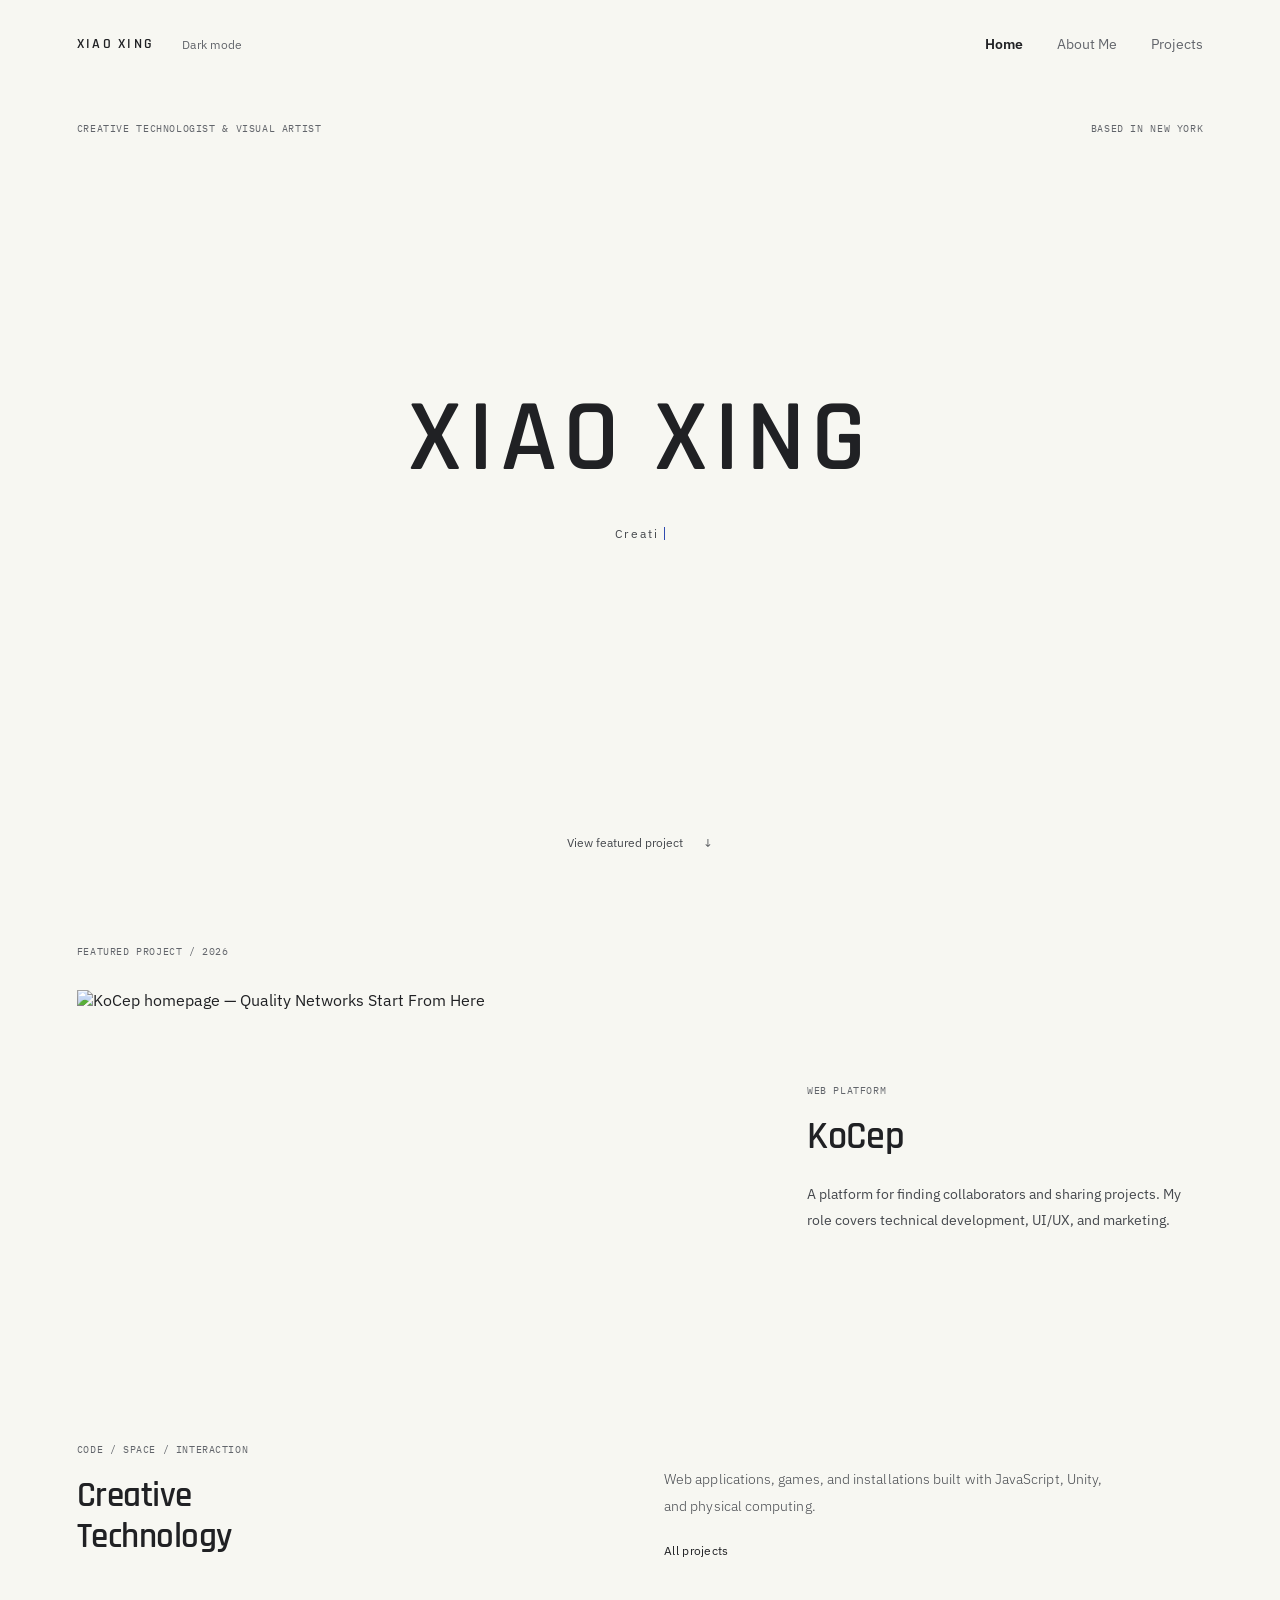
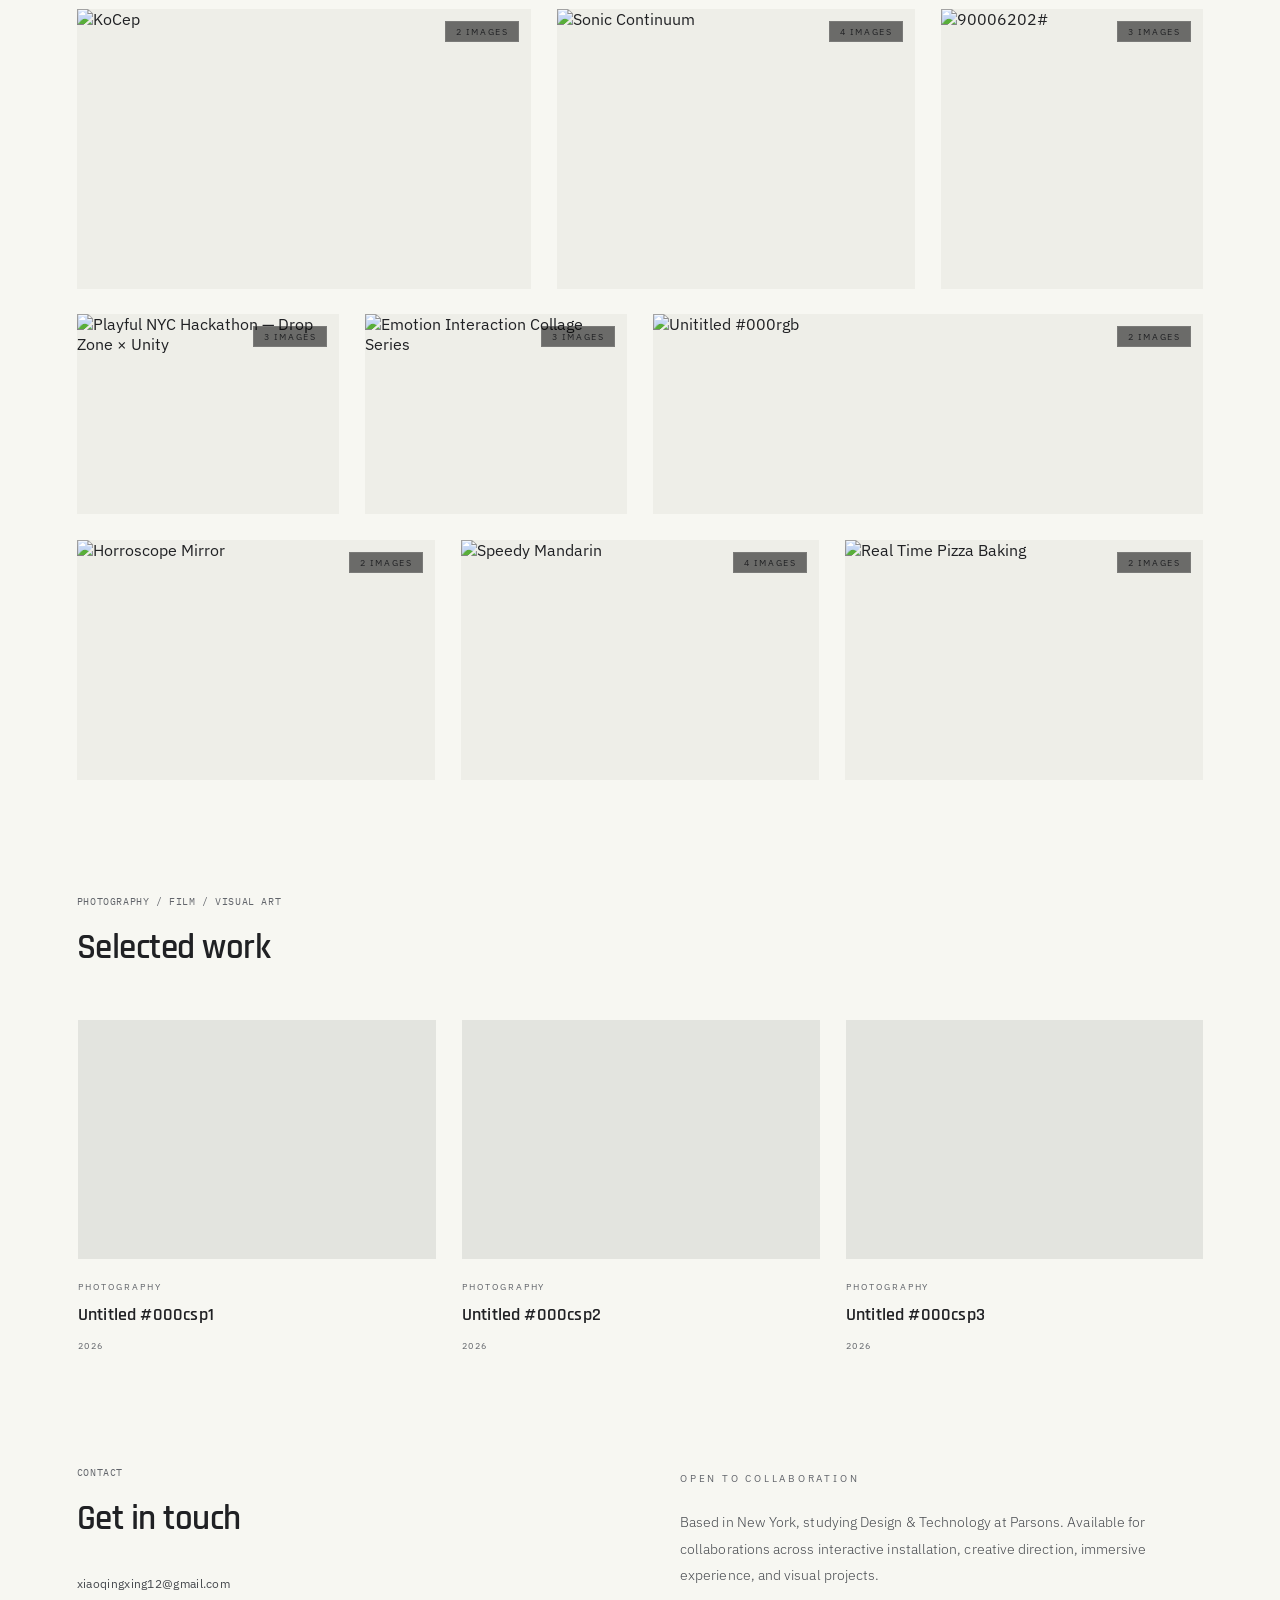
==== commit 0f1e2301: "gallery update" ====
--- a/index.html
+++ b/index.html
@@ -41,7 +41,6 @@
         aria-label="Creative technology &amp; digital design.">
         <span id="heroTypedText">Creative technology &amp; digital design.</span><i aria-hidden="true"></i>
       </p>
-      <p class="hero-hover-note">Move across the name to preview projects</p>
     </div>
     <a class="home-next" href="#featured-project">View featured project <span aria-hidden="true">↓</span></a>
   </section>
--- a/style.css
+++ b/style.css
@@ -3628,7 +3628,6 @@
 .home-page .intro-inner { position: relative; top: auto; align-self: center; min-width: 0; width: 100%; padding: 0; transform: none; opacity: 1; }
 .home-page .hero-context { position: static; line-height: 1.7; }
 .home-page .hero-typewriter { margin-top: 32px; min-height: 3.8em; }
-.hero-hover-note { margin-top: 18px; color: var(--dim); font-size: .65rem; line-height: 1.6; }
 .home-page .latest-work { padding: clamp(32px, 5svh, 64px) var(--pad) 0; scroll-margin-top: 100px; }
 .home-page .latest-caption { border: 0; padding: 0; margin-bottom: 32px; }
 .home-page #creative-tech-feature, .home-page #other-featured { padding-top: var(--home-gap); }
@@ -3660,7 +3659,6 @@
     .home-page .hero-context span:first-child { max-width: 190px; }
     .home-page .kocep-feature { row-gap: 28px; }
     .home-page .kocep-feature-copy { padding-top: 0; }
-    .hero-hover-note { display: none; }
     .home-page .ct-header { gap: 28px; }
     .home-page .latest-caption { margin-bottom: 28px; }
     .home-page .kocep-feature-copy { padding-bottom: 0; }
@@ -3768,8 +3766,8 @@
 .project-detail-page .detail-year { font: 500 2.4rem/1 var(--display); color: var(--white); }
 .project-detail-page .detail-cat-label { font-family: var(--mono); font-size: .58rem; line-height: 1.7; letter-spacing: .03em; }
 .project-detail-page .detail-media { margin-bottom: 0; }
-.project-detail-page .gallery-main { background: var(--surface); border: 1px solid var(--line); margin: 0; aspect-ratio: 16/10; max-height: 78svh; }
-.project-detail-page .gallery-main img { padding: clamp(12px, 2vw, 28px); }
+.project-detail-page .gallery-main { background: transparent; border: 0; margin: 0; aspect-ratio: 16/10; max-height: 78svh; }
+.project-detail-page .gallery-main img { padding: 0; }
 .gallery-toolbar { display: flex; align-items: center; justify-content: space-between; gap: 20px; padding: 16px 0; }
 .gallery-label { font: .62rem var(--mono); color: var(--dim); }
 .gallery-controls { display: flex; align-items: center; gap: 8px; }
@@ -3778,7 +3776,7 @@
 .project-detail-page .gal-counter { position: static; min-width: 56px; text-align: right; font: .62rem var(--mono); color: var(--dim); }
 .project-detail-page .gallery-thumbs { gap: 12px; padding: 4px 2px 16px; }
 .project-detail-page .gallery-thumbs .thumb { width: 96px; height: 64px; opacity: .6; }
-.project-detail-page .gallery-thumbs .thumb.active { opacity: 1; outline: 1px solid var(--white); outline-offset: 3px; border-color: transparent; }
+.project-detail-page .gallery-thumbs .thumb.active { opacity: 1; outline: 0; border-color: transparent; box-shadow: 0 3px 0 -1px var(--white); }
 .project-detail-page :is(.gal-nav, .thumb):focus-visible { outline: 2px solid var(--accent); outline-offset: 3px; }
 .project-detail-page .detail-body { grid-template-columns: minmax(0, 1fr) minmax(0, 1.6fr); gap: clamp(32px, 6vw, 96px); margin: clamp(48px, 7vw, 100px) 0; padding: clamp(32px, 5vw, 64px) 0; border-color: var(--line); }
 .detail-overview-heading h2 { font: 600 clamp(1.6rem, 3vw, 2.4rem)/1.15 var(--display); }
@@ -3800,3 +3798,25 @@
     .project-detail-page .related-grid { grid-template-columns: minmax(0, 1fr); gap: 32px; }
     .project-detail-page .gallery-main { aspect-ratio: 4/3; }
 }
+
+/* Quiet edge navigation and an immersive, accessible image viewer. */
+.gallery-edge { position: absolute; top: 0; bottom: 0; width: 20%; border: 0; background: transparent; display: flex; align-items: center; padding: 20px; z-index: 2; }
+.gallery-edge-prev { left: 0; justify-content: flex-start; }
+.gallery-edge-next { right: 0; justify-content: flex-end; }
+.gallery-edge span { display: grid; place-items: center; width: 46px; height: 46px; border-radius: 50%; background: rgb(20 21 22 / .48); color: #fff; border: 0; backdrop-filter: blur(12px); -webkit-backdrop-filter: blur(12px); box-shadow: 0 2px 14px rgb(0 0 0 / .08); opacity: 0; transition: opacity 100ms ease-out; font-size: 1.25rem; font-weight: 300; }
+.gallery-edge:hover span { opacity: .75; transition-duration: 180ms; }
+.gallery-edge:focus-visible span { opacity: 1; outline: 2px solid var(--accent); outline-offset: 3px; }
+#galleryMain { touch-action: pan-y pinch-zoom; }
+.gallery-expand, .gallery-close { border: 0; background: transparent; color: var(--mid); font: .72rem var(--sans); padding: 12px 0; min-height: 44px; cursor: pointer; }
+.gallery-expand:hover, .gallery-close:hover { color: var(--white); }
+.gallery-fullscreen { width: 100%; max-width: none; height: 100%; max-height: none; border: 0; padding: 64px clamp(16px, 3vw, 48px) 20px; background: var(--black); color: var(--white); }
+.gallery-fullscreen::backdrop { background: var(--black); }
+.gallery-close { position: absolute; right: 24px; top: 12px; }
+.gallery-fullscreen .gallery-viewer { height: 100%; display: flex; flex-direction: column; }
+.project-detail-page .gallery-fullscreen .gallery-main { flex: 1; min-height: 0; max-height: none; aspect-ratio: auto; border: 0; background: transparent; }
+.project-detail-page .gallery-fullscreen .gallery-main img { padding: 0; }
+.gallery-fullscreen .gallery-thumbs, .gallery-fullscreen .gallery-expand { display: none; }
+.gallery-fullscreen .detail-image { width: 100%; height: 100%; max-height: none; object-fit: contain; background: transparent; }
+.gallery-expand:focus-visible, .gallery-close:focus-visible { outline: 2px solid var(--accent); outline-offset: 3px; }
+@media (hover: none) { .gallery-edge span { opacity: .55; } }
+@media (prefers-reduced-motion: reduce) { .gallery-edge span, .gallery-main img { transition: none; } }
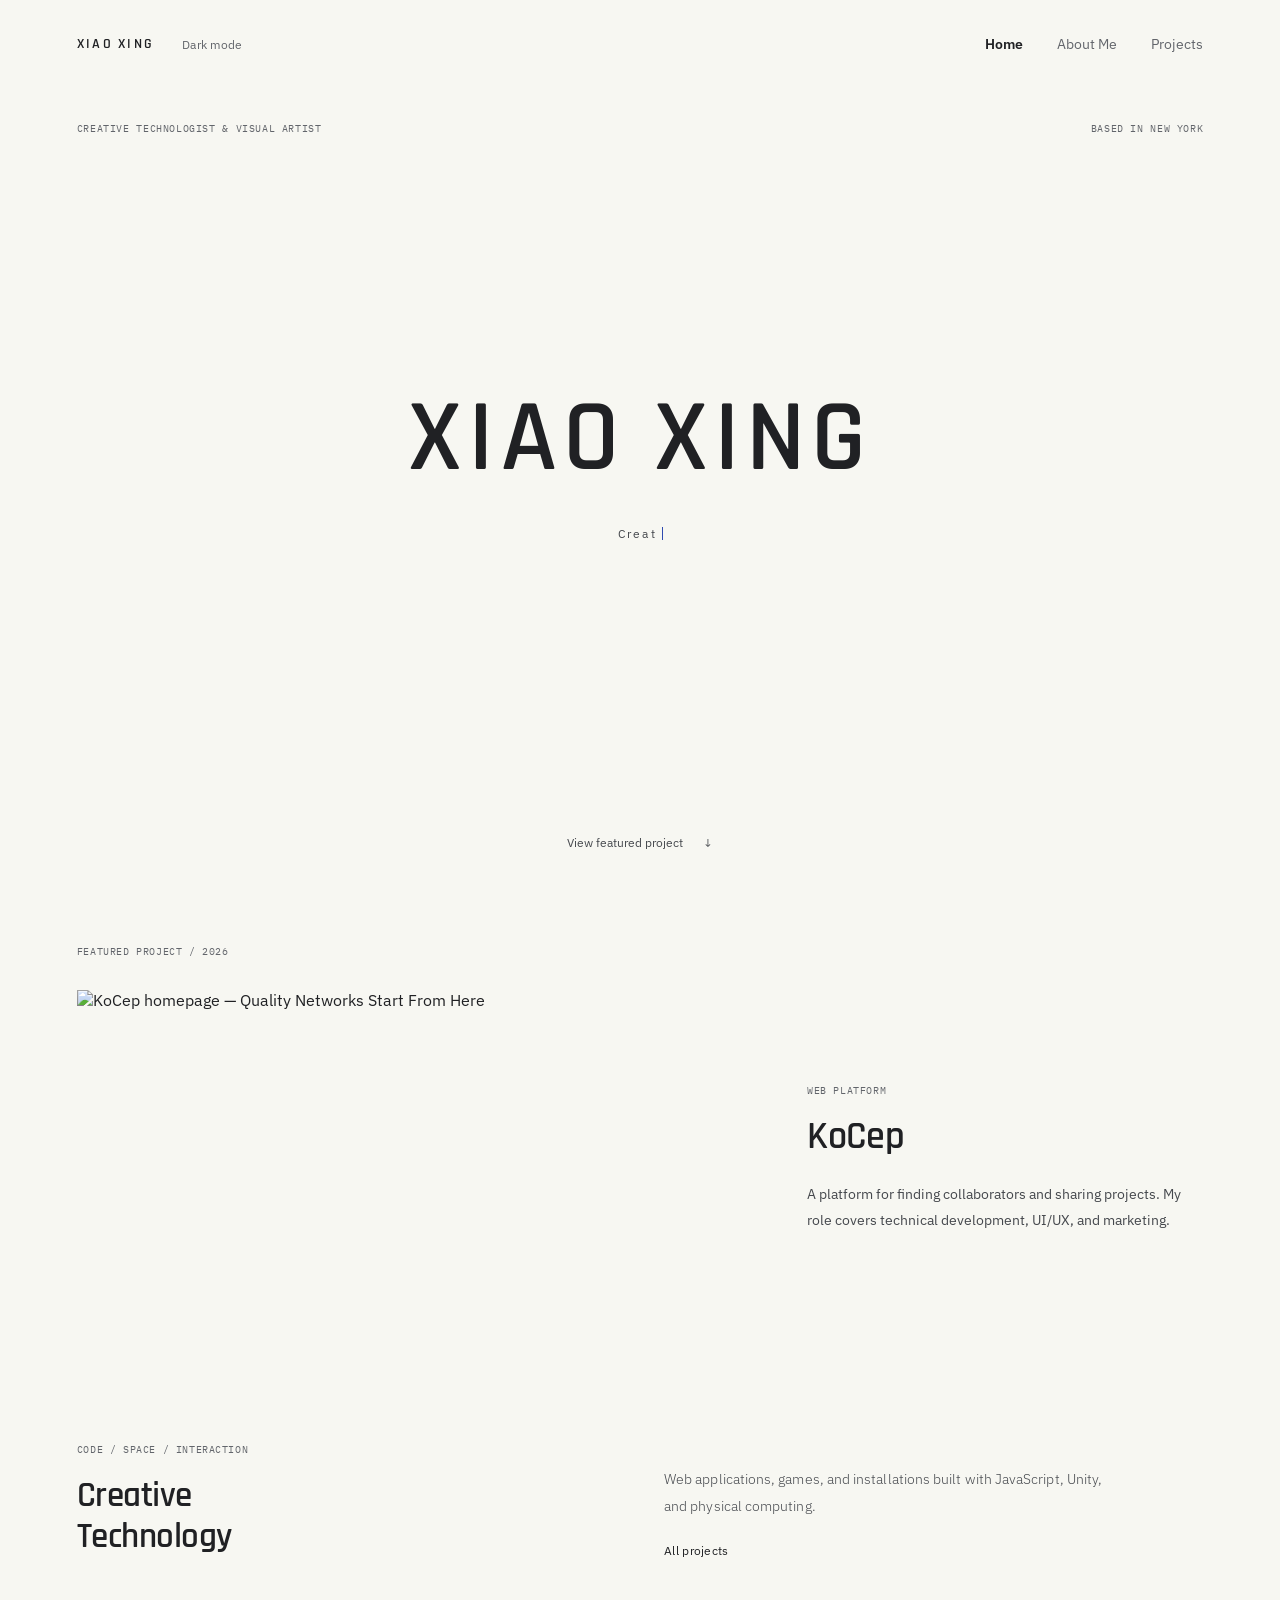
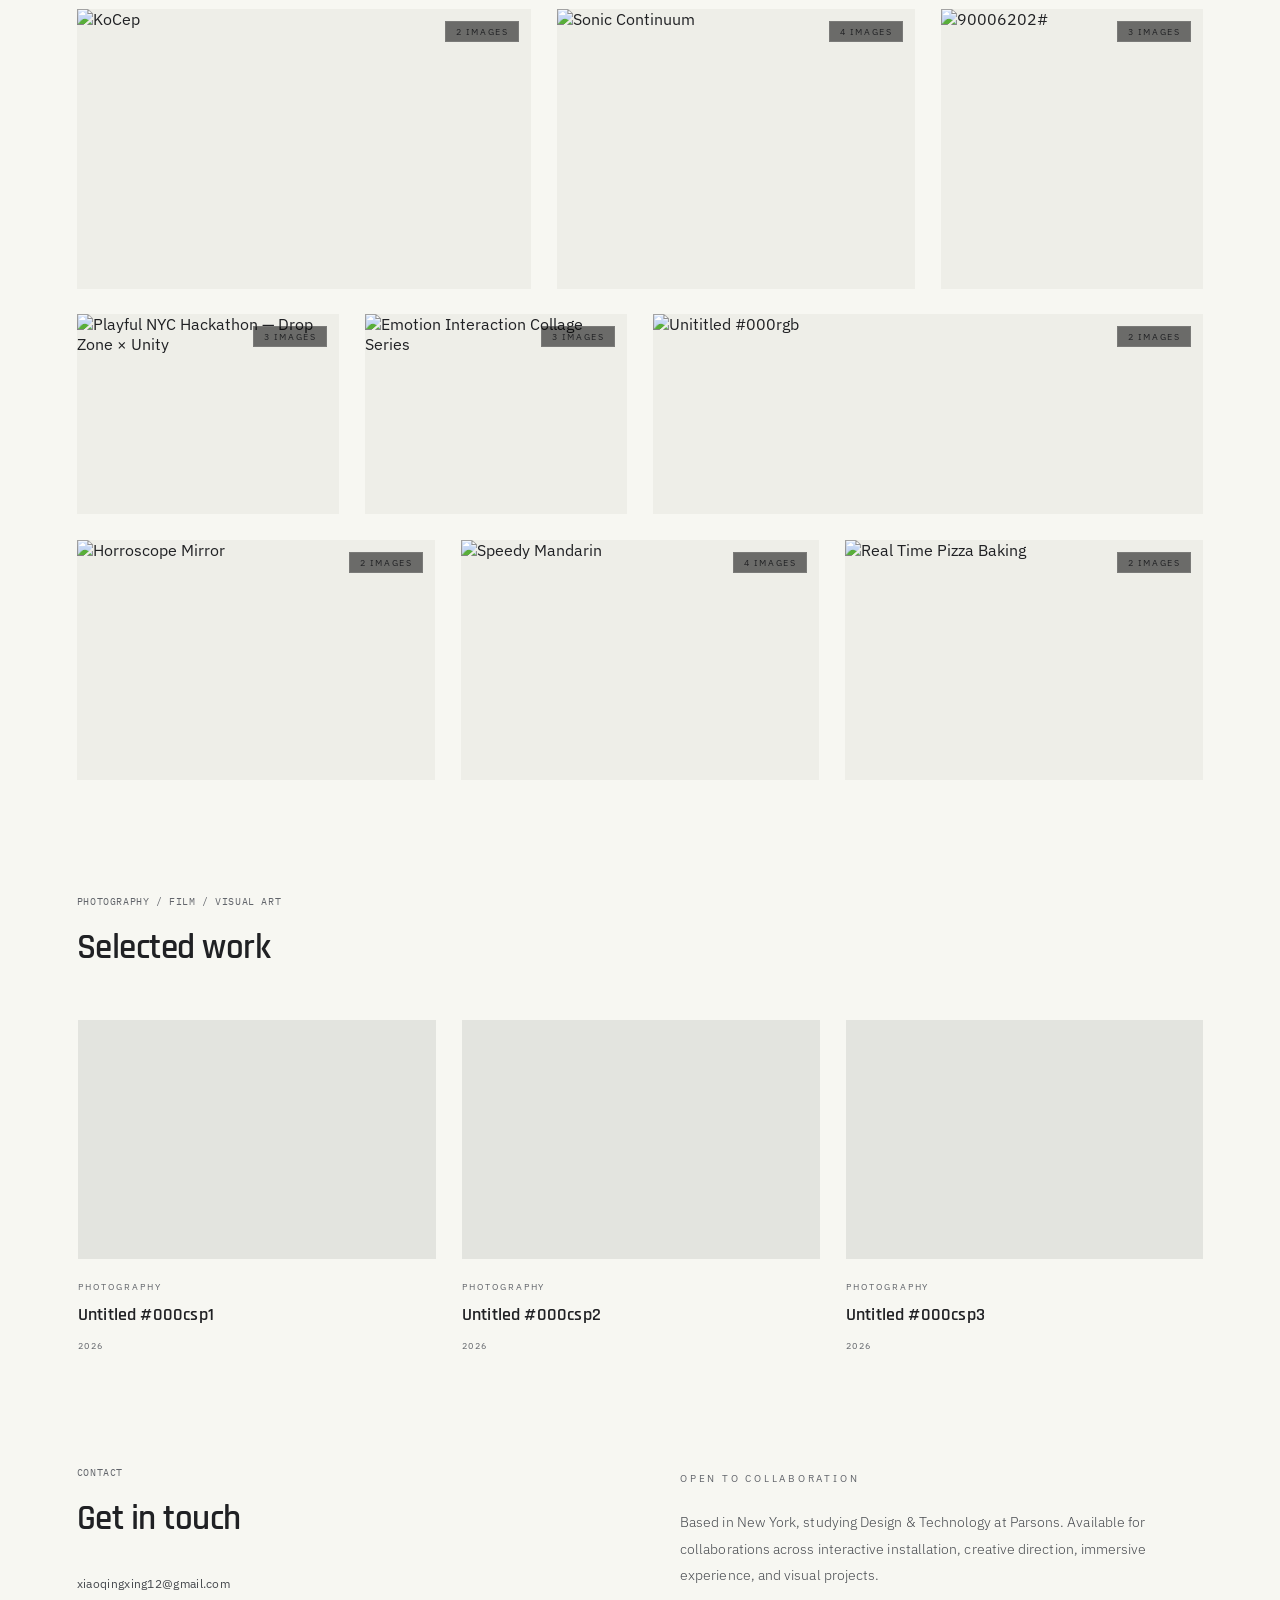
==== commit 3818d174: "gallery update" ====
--- a/index.html
+++ b/index.html
@@ -5,7 +5,7 @@
   <meta charset="UTF-8">
   <meta name="viewport" content="width=device-width, initial-scale=1.0">
   <title>XIAO XING</title>
-  <link rel="icon" type="image/svg+xml" href="favicon.svg">
+  <link rel="icon" type="image/svg+xml" href="favicon.svg?v=16">
   <link
     href="https://fonts.googleapis.com/css2?family=Rajdhani:wght@400;500;600;700&amp;family=IBM+Plex+Sans:wght@300;400;500;600&amp;family=IBM+Plex+Mono:wght@400;500&amp;display=swap"
     rel="stylesheet">
